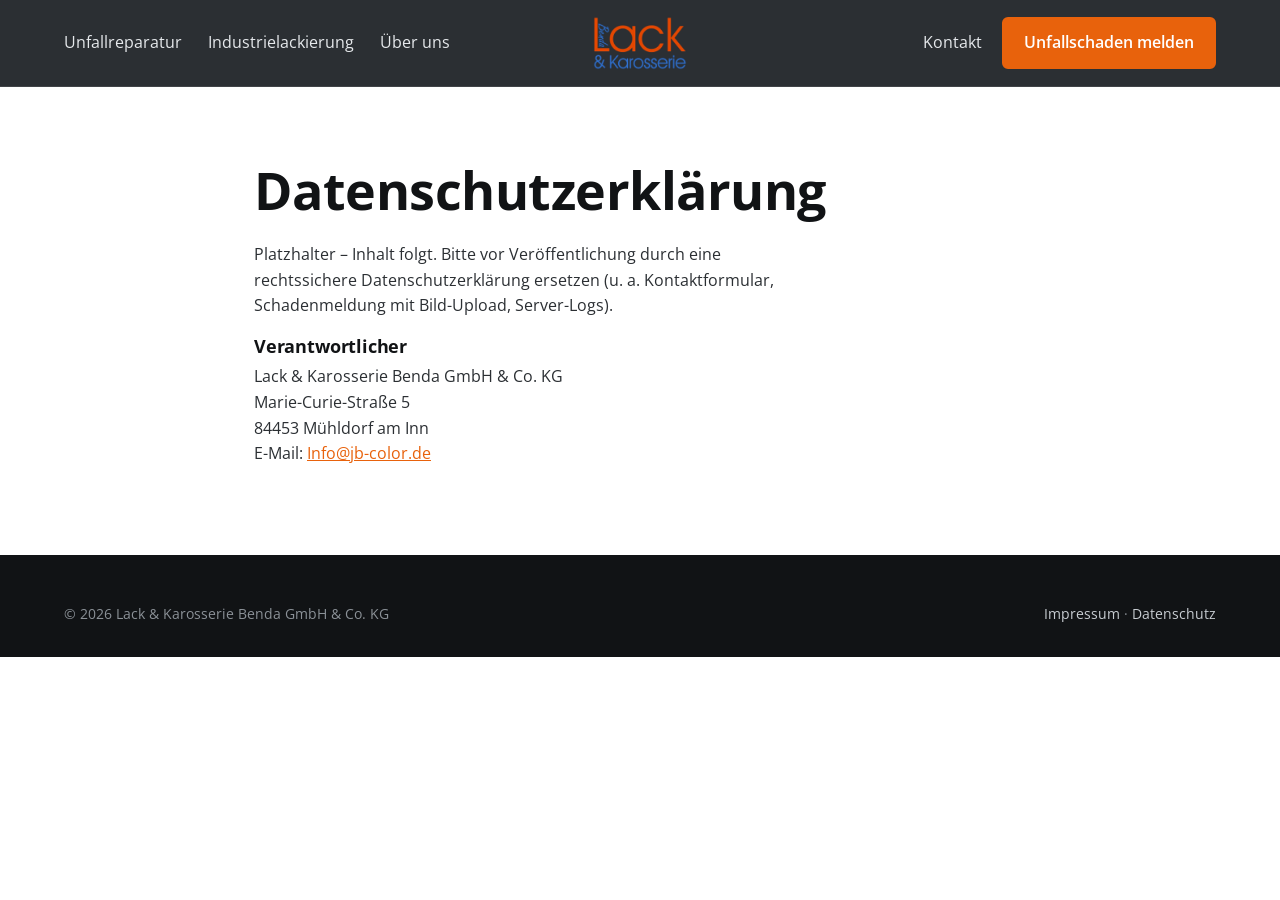
==== datenschutz.html @ e735f4ef "Mobile Optimierung, Burger-Menü, Galerie-Fotos, Sektionsreihenfolge - Echte Handy-Fotos in Ablauf- u" ====
<!DOCTYPE html>
<html lang="de">
<head>
  <meta charset="UTF-8">
  <meta name="viewport" content="width=device-width, initial-scale=1.0">
  <title>Datenschutzerklärung – Lack & Karosserie Benda GmbH & Co. KG</title>
  <meta name="robots" content="noindex">
  <link rel="preconnect" href="https://fonts.googleapis.com">
  <link rel="preconnect" href="https://fonts.gstatic.com" crossorigin>
  <link href="https://fonts.googleapis.com/css2?family=Open+Sans:wght@400;500;600;700;800&display=swap" rel="stylesheet">
  <link rel="stylesheet" href="styles.css?v=25">
</head>
<body>

  <header class="site-header dark">
    <div class="container header-3col">
      <button class="burger" type="button" aria-label="Menü öffnen" aria-expanded="false" aria-controls="mobilMenue">
        <span></span><span></span><span></span>
      </button>
      <nav class="nav-left">
        <a href="unfallreparatur.html">Unfallreparatur</a>
        <a href="industrielackierung.html">Industrielackierung</a>
        <a href="ueber-uns.html">Über uns</a>
      </nav>
      <a href="index.html" class="header-logo" aria-label="Zur Startseite">
        <img src="assets/img/logo-frei.png" alt="Benda Lack &amp; Karosserie">
      </a>
      <div class="nav-right">
        <a href="unfallreparatur.html#kontakt" class="nav-link">Kontakt</a>
        <a href="unfallreparatur.html#schaden-selektor" class="btn btn-primary">Unfallschaden melden</a>
      </div>
    </div>
    <nav class="mobil-menue" id="mobilMenue" aria-label="Hauptmenü">
        <a href="unfallreparatur.html">Unfallreparatur</a>
        <a href="industrielackierung.html">Industrielackierung</a>
        <a href="ueber-uns.html">Über uns</a>
        <a href="unfallreparatur.html#kontakt">Kontakt</a>
    </nav>
  </header>

  <main>
    <section>
      <div class="container" style="max-width:820px;">
        <h1>Datenschutzerklärung</h1>
        <p class="ph-hinweis">Platzhalter – Inhalt folgt. Bitte vor Veröffentlichung durch eine rechtssichere Datenschutzerklärung ersetzen (u. a. Kontaktformular, Schadenmeldung mit Bild-Upload, Server-Logs).</p>

        <h3>Verantwortlicher</h3>
        <p>
          Lack &amp; Karosserie Benda GmbH &amp; Co. KG<br>
          Marie-Curie-Straße 5<br>
          84453 Mühldorf am Inn<br>
          E-Mail: <a href="mailto:Info@jb-color.de">Info@jb-color.de</a>
        </p>
      </div>
    </section>
  </main>

  <footer class="site-footer">
    <div class="container">
      <div class="footer-unten" style="border:0; padding-top:0;">
        <span>© 2026 Lack &amp; Karosserie Benda GmbH &amp; Co. KG</span>
        <span><a href="impressum.html">Impressum</a> · <a href="datenschutz.html">Datenschutz</a></span>
      </div>
    </div>
  </footer>


  <script>
    (function () {
      var b = document.querySelector('.burger'),
          m = document.getElementById('mobilMenue');
      if (!b || !m) return;
      function setOpen(open) {
        b.setAttribute('aria-expanded', open ? 'true' : 'false');
        b.setAttribute('aria-label', open ? 'Menü schließen' : 'Menü öffnen');
        m.classList.toggle('offen', open);
        b.classList.toggle('offen', open);
        document.body.classList.toggle('menue-offen', open);
      }
      b.addEventListener('click', function () {
        setOpen(b.getAttribute('aria-expanded') !== 'true');
      });
      m.addEventListener('click', function (e) {
        if (e.target.tagName === 'A') setOpen(false);
      });
      document.addEventListener('keydown', function (e) {
        if (e.key === 'Escape') setOpen(false);
      });
      window.addEventListener('resize', function () {
        if (window.innerWidth > 780) setOpen(false);
      });
    })();
  </script>
</body>
</html>
---- styles.css ----
/* =========================================================
   Lack & Karosserie Benda – Grundgerüst (Struktur-Phase)
   Reines HTML + CSS. Design folgt später.
   Farben laut Leitfaden: Weiß, Anthrazit, Schwarz, Akzent Orange.
   ========================================================= */

:root {
  --weiss: #ffffff;
  --anthrazit: #2b2f33;
  --schwarz: #111315;
  --orange: #e8620c;
  --grau-hell: #f4f5f6;
  --grau-linie: #dcdee0;
  --grau-text: #565b60;
  --max-breite: 1200px;
  --abstand: 24px;
}

* { box-sizing: border-box; }

html { scroll-behavior: smooth; }

body {
  margin: 0;
  font-family: "Open Sans", Arial, Helvetica, sans-serif;
  color: var(--anthrazit);
  background: var(--weiss);
  line-height: 1.6;
  /* Text immer linksbündig (Leitfaden) */
  text-align: left;
  overflow-x: hidden;
}

/* ---------- Grundtypografie ---------- */
h1, h2, h3 {
  font-family: "Open Sans", Arial, Helvetica, sans-serif;
  color: var(--schwarz); line-height: 1.2; margin: 0 0 0.4em;
  letter-spacing: -.01em;
}
h1 { font-size: clamp(2rem, 5vw, 3.25rem); }
h2 { font-size: clamp(1.6rem, 3.5vw, 2.4rem); }
h3 { font-size: 1.15rem; }
p { margin: 0 0 1em; max-width: 60ch; }
a { color: var(--orange); }

.lead { font-size: 1.15rem; color: var(--grau-text); }

/* ---------- Layout-Helfer ---------- */
.container {
  width: 100%;
  max-width: var(--max-breite);
  margin: 0 auto;
  padding: 0 var(--abstand);
}

section { padding: 72px 0; }
/* Wunsch: durchgehend weißer Hintergrund */
section:nth-child(even) { background: var(--weiss); }

.trenner { border: 0; border-top: 1px solid var(--grau-linie); margin: 0; }

/* Zwei-Spalten (Text + Bild) */
.split {
  display: grid;
  grid-template-columns: 1fr 1fr;
  gap: 48px;
  align-items: center;
}
.split .text { min-width: 0; }
.split.bild-links .media { order: -1; }

/* ---------- Bild-Platzhalter ---------- */
.platzhalter {
  display: flex;
  flex-direction: column;
  align-items: center;
  justify-content: center;
  text-align: center;
  gap: 8px;
  background: repeating-linear-gradient(
    45deg, #eceef0, #eceef0 12px, #e4e7ea 12px, #e4e7ea 24px
  );
  border: 2px dashed #b9bdc2;
  border-radius: 8px;
  color: #6b7176;
  min-height: 280px;
  padding: 24px;
  font-size: 0.95rem;
}
.platzhalter::before {
  content: "🖼";
  font-size: 2rem;
  line-height: 1;
}
.platzhalter .ph-titel { font-weight: 600; color: #4b5156; }
.platzhalter .ph-hinweis { font-size: 0.8rem; color: #868c92; max-width: 32ch; }
.platzhalter.gross { min-height: 420px; }
.platzhalter.klein { min-height: 200px; }

/* ---------- Buttons ---------- */
.btn {
  display: inline-block;
  padding: 14px 26px;
  border-radius: 6px;
  font-weight: 600;
  text-decoration: none;
  cursor: pointer;
  border: 2px solid var(--anthrazit);
  font-size: 1rem;
}
.btn-primary { background: var(--orange); border-color: var(--orange); color: #fff; }
.btn-secondary { background: transparent; color: var(--anthrazit); }
.btn-gruppe { display: flex; flex-wrap: wrap; gap: 14px; margin-top: 8px; }

/* ---------- Header / Navigation ---------- */
.site-header {
  position: sticky;
  top: 0;
  z-index: 50;
  background: rgba(255,255,255,0.96);
  border-bottom: 1px solid var(--grau-linie);
  backdrop-filter: saturate(180%) blur(6px);
}
.site-header .container {
  display: flex;
  align-items: center;
  justify-content: space-between;
  min-height: 68px;
  gap: 16px;
}
.logo { font-weight: 700; color: var(--schwarz); text-decoration: none; font-size: 1.05rem; }
.logo span { color: var(--orange); }
.hauptnav { display: flex; gap: 22px; flex-wrap: wrap; }
.hauptnav a { color: var(--anthrazit); text-decoration: none; font-size: 0.95rem; }
.hauptnav a:hover { color: var(--orange); }
.nav-cta { white-space: nowrap; padding: 10px 18px; }

/* ---------- Hero ---------- */
.hero { padding: 88px 0; }
.hero .platzhalter { min-height: 380px; }

/* =========================================================
   SPLIT-HERO – Startseite-Einstieg (links Unfall, rechts Industrie)
   ========================================================= */
/* Splash-Seite: kein Scrollen, volle Höhe */
body.splash { overflow: hidden; height: 100vh; }

.split-hero {
  display: flex;
  width: 100%;
  height: 100vh;
  height: 100dvh;
  overflow: hidden;
  background: #ffffff;
  padding: 0;
}

/* Header der Splash-Seite: Navigation links/rechts + zentriertes Logo */
.splash-header {
  position: absolute; top: 0; left: 0; right: 0; z-index: 30;
  display: grid; grid-template-columns: 1fr auto 1fr; align-items: center;
  gap: 20px;
  padding: clamp(14px, 2.4vh, 22px) clamp(20px, 4vw, 48px);
  pointer-events: none;                         /* Panels bleiben klickbar */
}
.splash-header a, .sph-brand { pointer-events: auto; }
/* Solide, durchgehende schwarze Header-Leiste */
.splash-header::before {
  content: "";
  position: absolute; inset: 0;
  background: var(--anthrazit);
  border-bottom: 1px solid rgba(255,255,255,.10);
  z-index: -1; pointer-events: none;
}
.sph-nav { display: flex; gap: 26px; align-items: center; padding-top: 0; }
.sph-nav.sph-left { justify-self: start; }
.sph-nav.sph-right { justify-self: end; }
.sph-nav a { color: #e6e9ec; text-decoration: none; font-size: 1rem; font-weight: 500; white-space: nowrap; }
.sph-nav a:hover { color: var(--orange); }
.sph-brand { justify-self: center; display: flex; flex-direction: column; align-items: center; gap: 11px; }
.sph-brand .brand-logo { height: clamp(42px, 5.6vh, 58px); }
.sph-brand .brand-seals img { height: clamp(34px, 4.2vh, 44px); }

/* Inhalt der linken Hälfte unter den Header schieben */
.sh-panel.unfall .sh-content { padding-top: clamp(140px, 21vh, 188px); }

/* (alte Positionierung des Brand-Blocks – nicht mehr genutzt) */
.splash-brand {
  position: absolute; top: 20px; left: 50%; transform: translateX(-50%);
  z-index: 20; display: none;
}
.brand-logo {
  display: block;
  width: auto;
  height: clamp(56px, 7.2vh, 80px);            /* Logo größer als die Siegel */
  filter: drop-shadow(0 3px 12px rgba(0,0,0,.6));
}
.brand-seals {
  display: flex;
  align-items: center;
  justify-content: center;
  gap: 20px;
}
.brand-seals img {
  display: block;
  width: auto;
  height: clamp(46px, 5.6vh, 60px);            /* Siegel etwas kleiner als das Logo */
  filter: drop-shadow(0 3px 9px rgba(0,0,0,.5));
}

.sh-panel {
  position: relative;
  flex: 1 1 50%;
  display: flex;
  flex-direction: column;
  justify-content: flex-start;
  overflow: hidden;
  text-decoration: none;
  color: #fff;
  cursor: pointer;
  transition: flex-basis .6s cubic-bezier(.22,1,.36,1),
              flex-grow .6s cubic-bezier(.22,1,.36,1);
  isolation: isolate;
}
/* Inhalt hebt sich beim Hover leicht -> signalisiert Klickbarkeit */
.sh-content { transition: transform .5s cubic-bezier(.22,1,.36,1); }
.sh-panel:hover .sh-content { transform: translateY(-4px); }

/* Hintergrund-Farbverläufe je Panel */
/* Links: kühler Stahl-Ton */
.sh-panel.unfall {
  background:
    radial-gradient(120% 82% at 27% 0%, #ffffff 0%, #f4f6f8 54%, #e9edf1 100%);
}
/* Rechts: wärmerer Ton (unterstützt das Orange) */
.sh-panel.industrie {
  background:
    radial-gradient(120% 90% at 76% 8%, #35302b 0%, #201c19 46%, #12100e 100%);
}
/* warmer Orange-Schimmer im Industrie-Panel */
.sh-panel.industrie::after {
  content: "";
  position: absolute;
  inset: 0;
  background:
    radial-gradient(60% 45% at 82% 78%, rgba(232,98,12,.26), transparent 70%),
    linear-gradient(0deg, rgba(15,17,19,.92) 0%, rgba(15,17,19,.55) 34%, transparent 58%);
  z-index: 2;
  pointer-events: none;
}

/* Textblock */
.sh-content {
  position: relative;
  z-index: 3;
  padding: clamp(28px, 4.5vw, 64px);
  max-width: 560px;
}
.sh-eyebrow {
  display: inline-flex;
  align-items: center;
  gap: 10px;
  font-size: .8rem;
  font-weight: 700;
  letter-spacing: .14em;
  text-transform: uppercase;
  color: var(--orange);
  margin-bottom: 16px;
}
.sh-eyebrow::before {
  content: "";
  width: 26px;
  height: 2px;
  background: var(--orange);
}
.sh-content h2 {
  color: #fff;
  font-size: clamp(1.8rem, 3vw, 2.9rem);
  line-height: 1.08;
  letter-spacing: -.01em;
  margin: 0 0 14px;
}
.sh-content p {
  color: #c7ccd1;
  font-size: 1.05rem;
  max-width: 42ch;
  margin: 0 0 26px;
}

.sh-cta {
  display: inline-flex;
  align-items: center;
  gap: 12px;
  padding: 14px 26px;
  border-radius: 100px;
  font-weight: 600;
  font-size: 1rem;
  background: var(--orange);
  color: #fff;
  border: 2px solid var(--orange);
  transition: transform .3s ease, background .3s ease, gap .3s ease;
}
.sh-cta.ghost {
  background: transparent;
  border-color: rgba(255,255,255,.35);
  color: #fff;
}
.sh-cta svg { width: 18px; height: 18px; transition: transform .3s ease; }
.sh-panel:hover .sh-cta { gap: 18px; }
.sh-panel:hover .sh-cta svg { transform: translateX(4px); }
.sh-panel:hover .sh-cta.ghost { border-color: var(--orange); background: rgba(232,98,12,.14); }

/* Bild-Bühne */
.sh-media {
  position: absolute;
  left: 0; right: 0;
  z-index: 1;
  display: flex;
  align-items: flex-end;
  justify-content: center;
  gap: 2%;
  padding: 0 2%;
  pointer-events: none;
}
/* Autos: unten verankert (stehen auf dem Boden) */
.sh-panel.unfall .sh-media {
  bottom: 7%;
  height: 62%;
  display: grid;
  grid-template-columns: 1fr 1fr;
  gap: 3%;
  padding: 0 4%;
  align-items: end;
  /* weiche Boden-Schatten unter beiden Autos (Erdung) */
  background:
    radial-gradient(42% 9% at 27% 100%, rgba(0,0,0,.6), transparent 72%),
    radial-gradient(42% 9% at 73% 100%, rgba(0,0,0,.6), transparent 72%);
}
.sh-panel.unfall .sh-media img {
  width: 100%;
  min-width: 0;
  max-height: 100%;
  object-fit: contain;
  object-position: bottom center;
  filter: drop-shadow(0 16px 20px rgba(0,0,0,.45));
  transition: transform .6s cubic-bezier(.22,1,.36,1);
}
.sh-panel.unfall:hover .sh-media img { transform: translateY(-7px) scale(1.03); }

/* Vorher/Nachher-Chips */
.vn-chip {
  position: absolute;
  z-index: 4;
  bottom: 8%;
  font-size: .72rem;
  font-weight: 700;
  letter-spacing: .1em;
  text-transform: uppercase;
  padding: 5px 12px;
  border-radius: 100px;
  backdrop-filter: blur(4px);
}
.vn-chip.vorher { left: 8%; background: rgba(0,0,0,.55); color: #fff; border: 1px solid rgba(255,255,255,.25); }
.vn-chip.nachher { right: 8%; background: var(--orange); color: #fff; }

/* Industrie: Foto füllt das ganze Panel (voll bis unten) */
.sh-panel.industrie .sh-media {
  top: 0; bottom: 0; height: auto;
  align-items: stretch;
  padding: 0;
  overflow: hidden;
}
.sh-panel.industrie .sh-media img {
  width: 100%;
  height: 100%;
  object-fit: cover;
  object-position: center;
  filter: none;
  transform-origin: center;
  transition: transform .6s cubic-bezier(.22,1,.36,1);
}
.sh-panel.industrie:hover .sh-media img { transform: scale(1.04); }
/* Industrie: Text unten */
.sh-panel.industrie { justify-content: flex-end; }
.sh-panel.industrie .sh-content { align-self: flex-start; }

/* Linke Hälfte ist hell -> dunkle Schrift, kein Scrim */
.sh-panel.unfall .sh-content { background: none; border-radius: 0; }
.sh-panel.unfall .sh-content h2 { color: #14181c; }
.sh-panel.unfall .sh-content p  { color: #4b5158; }

/* Split-Interaktion: gehovertes Panel wächst */
@media (hover: hover) and (min-width: 901px) {
  .split-hero:hover .sh-panel { flex-grow: .85; }
  .split-hero:hover .sh-panel:hover { flex-grow: 1.3; }
  .sh-panel::before {
    content: "";
    position: absolute; inset: 0;
    background: rgba(10,11,12,.28);
    opacity: 0; z-index: 2;
    transition: opacity .5s ease;
    pointer-events: none;
  }
  .split-hero:hover .sh-panel:not(:hover)::before { opacity: 1; }
}

/* Mittelnaht mit Marken-Badge */
.sh-seam {
  position: absolute;
  top: 0; bottom: 0; left: 50%;
  width: 1px;
  transform: translateX(-50%);
  background: linear-gradient(180deg, transparent, rgba(255,255,255,.18) 20%, rgba(255,255,255,.18) 80%, transparent);
  z-index: 5;
  pointer-events: none;
  display: flex;
  align-items: center;
  justify-content: center;
}
.sh-badge {
  width: 56px; height: 56px;
  border-radius: 50%;
  background: var(--schwarz);
  border: 1px solid rgba(255,255,255,.25);
  color: #fff;
  display: flex; align-items: center; justify-content: center;
  font-weight: 800; font-size: 1.2rem;
  letter-spacing: -.02em;
}
.sh-badge span { color: var(--orange); }

@media (max-width: 900px) {
  .split-hero { flex-direction: column; height: 100vh; height: 100dvh; }
  .sh-panel { flex: 1 1 50%; min-height: 0; }
  .sh-seam { display: none; }
  .sh-panel.unfall .sh-media { height: 50%; bottom: 2%; }
  .sh-panel.industrie .sh-media { height: 50%; }
  .sh-content { padding: 20px; max-width: none; }
  .sh-content h2 { font-size: clamp(1.5rem, 6.4vw, 2.1rem); margin-bottom: 10px; }
  .sh-content p { font-size: .95rem; margin-bottom: 18px; }
  /* Header auf Mobil kompakter */
  .splash-header { padding: 11px 18px; }
  .sph-nav { gap: 16px; padding-top: 0; }
  .sph-nav a { font-size: .9rem; }
  .sph-brand .brand-logo { height: 40px; }
  .sph-brand .brand-seals img { height: 30px; }
  /* untere (Industrie-)Hälfte: kein Header darüber */
  .sh-panel.industrie .sh-media { top: 0; height: 50%; }
  /* obere Hälfte: Platz für den Header lassen */
  .sh-panel.unfall .sh-content { padding-top: 118px; }
}
@media (max-width: 560px) {
  .sh-content p { display: none; }          /* Gateway ohne Scrollen: kompakt halten */
  .sh-content h2 { font-size: clamp(1.4rem, 7vw, 1.9rem); }
  .sh-eyebrow { margin-bottom: 8px; font-size: .72rem; }
  .sh-cta { padding: 11px 20px; font-size: .92rem; }
  .sph-brand .brand-logo { height: 36px; }
  .sph-brand .brand-seals img { height: 27px; }
  .sph-nav { gap: 12px; }
  .sph-nav a { font-size: .82rem; }
  .sh-panel.unfall .sh-content { padding-top: 104px; }
}

/* ---------- Prozess: 4 Kacheln ---------- */
.kacheln {
  display: grid;
  grid-template-columns: repeat(4, 1fr);
  gap: 24px;
  margin-top: 32px;
}
.kachel {
  background: var(--weiss);
  border: 1px solid var(--grau-linie);
  border-radius: 8px;
  overflow: hidden;
}
.kachel .platzhalter { border: 0; border-radius: 0; min-height: 170px; }
.kachel .kachel-text { padding: 18px; }
.kachel .schritt {
  display: inline-block;
  font-size: 0.8rem;
  font-weight: 700;
  color: var(--orange);
  letter-spacing: 0.05em;
  margin-bottom: 6px;
}
.kachel h3 { margin-bottom: 4px; }
.kachel p { font-size: 0.95rem; margin: 0; }

/* ---------- Vorteile (Checkliste) ---------- */
.vorteile { list-style: none; padding: 0; margin: 0; display: grid; gap: 12px; }
.vorteile li { position: relative; padding-left: 32px; }
.vorteile li::before {
  content: "✓";
  position: absolute;
  left: 0;
  top: 0;
  color: var(--orange);
  font-weight: 700;
}

/* ---------- Vorher / Nachher ---------- */
.vergleich {
  display: grid;
  grid-template-columns: 1fr 1fr;
  gap: 24px;
  align-items: stretch;
}
.vergleich .seite { display: flex; flex-direction: column; gap: 10px; }
.vergleich .platzhalter { min-height: 360px; }
.vergleich .badge {
  align-self: flex-start;
  background: var(--anthrazit);
  color: #fff;
  font-size: 0.8rem;
  font-weight: 600;
  padding: 4px 12px;
  border-radius: 100px;
}
.vergleich .badge.nachher { background: var(--orange); }
.tags { display: flex; flex-wrap: wrap; gap: 8px; margin-top: 24px; }
.tags span {
  background: var(--grau-hell);
  border: 1px solid var(--grau-linie);
  border-radius: 100px;
  padding: 4px 14px;
  font-size: 0.85rem;
  color: var(--grau-text);
}

/* ---------- Galerie ---------- */
.galerie {
  display: grid;
  grid-template-columns: repeat(4, 1fr);
  gap: 16px;
  margin-top: 32px;
}
.galerie .platzhalter { min-height: 220px; }
.gal-foto {
  position: relative;
  margin: 0;
  min-height: 220px;
  border-radius: 8px;
  overflow: hidden;
  isolation: isolate;
}
.gal-foto img {
  width: 100%; height: 100%;
  min-height: 220px;
  object-fit: cover;
  display: block;
  transition: transform .5s cubic-bezier(.22,1,.36,1);
}
.gal-foto:hover img { transform: scale(1.05); }

/* ---------- Formular ---------- */
.formular-block { max-width: 820px; }
.formular { display: grid; gap: 18px; margin-top: 24px; }
.formular .reihe { display: grid; grid-template-columns: 1fr 1fr; gap: 18px; }
.feld { display: flex; flex-direction: column; gap: 6px; }
.feld label { font-size: 0.9rem; font-weight: 600; color: var(--anthrazit); }
.feld input,
.feld textarea {
  padding: 12px 14px;
  border: 1px solid var(--grau-linie);
  border-radius: 6px;
  font: inherit;
  color: var(--anthrazit);
  background: var(--weiss);
}
.feld textarea { resize: vertical; min-height: 120px; }
.feld input:focus,
.feld textarea:focus { outline: 2px solid var(--orange); border-color: var(--orange); }
.checkbox-reihe { display: flex; align-items: flex-start; gap: 10px; }
.checkbox-reihe input { margin-top: 4px; }
.checkbox-reihe label { font-weight: 400; font-size: 0.9rem; color: var(--grau-text); }

.upload-hinweis {
  border: 2px dashed var(--grau-linie);
  border-radius: 6px;
  padding: 16px;
  font-size: 0.9rem;
  color: var(--grau-text);
}

/* "Was passiert danach" */
.danach {
  margin-top: 40px;
  background: var(--weiss);
  border: 1px solid var(--grau-linie);
  border-radius: 8px;
  padding: 28px;
}
.danach ol { margin: 12px 0 0; padding-left: 20px; }
.danach li { margin-bottom: 6px; }

/* ---------- Kontakt ---------- */
.kontakt-grid { display: grid; grid-template-columns: 1fr 1fr; gap: 48px; }
.kontakt-daten dl { margin: 0; display: grid; gap: 18px; }
.kontakt-daten dt { font-weight: 700; color: var(--schwarz); }
.kontakt-daten dd { margin: 0; color: var(--grau-text); }
.kontakt-daten a { text-decoration: none; }
.oeffnungszeiten { list-style: none; margin: 0; padding: 0; }
.oeffnungszeiten li { display: flex; justify-content: space-between; max-width: 320px; padding: 2px 0; }

/* ---------- Leistungen (Unterseite) ---------- */
.leistungen { display: grid; gap: 40px; }
.leistung { display: grid; grid-template-columns: 1fr 1fr; gap: 40px; align-items: center; }
.leistung:nth-child(even) .media { order: -1; }
.leistung .platzhalter { min-height: 260px; }
.leistung.nur-text { grid-template-columns: 1fr; }

/* ---------- Footer ---------- */
.site-footer {
  background: var(--schwarz);
  color: #c7ccd1;
  padding: 48px 0 32px;
}
.site-footer a { color: #c7ccd1; text-decoration: none; }
.site-footer a:hover { color: #fff; }
.footer-grid {
  display: grid;
  grid-template-columns: 2fr 1fr 1fr;
  gap: 32px;
  margin-bottom: 32px;
}
.site-footer h4 { color: #fff; margin: 0 0 12px; font-size: 1rem; }
.footer-links { list-style: none; padding: 0; margin: 0; display: grid; gap: 8px; }
.footer-unten {
  border-top: 1px solid #2a2d30;
  padding-top: 20px;
  font-size: 0.85rem;
  color: #8b9197;
  display: flex;
  justify-content: space-between;
  flex-wrap: wrap;
  gap: 12px;
}

/* ---------- Responsive ---------- */
@media (max-width: 900px) {
  .split { grid-template-columns: 1fr; gap: 28px; }
  .split.bild-links .media { order: 0; }
  .kacheln { grid-template-columns: repeat(2, 1fr); }   /* Mobil untereinander/2er */
  .galerie { grid-template-columns: repeat(2, 1fr); }
  .kontakt-grid { grid-template-columns: 1fr; gap: 32px; }
  .leistung { grid-template-columns: 1fr; gap: 24px; }
  .leistung:nth-child(even) .media { order: 0; }
  .footer-grid { grid-template-columns: 1fr; }
}

@media (max-width: 600px) {
  section { padding: 48px 0; }
  .kacheln { grid-template-columns: 1fr; }               /* Mobil untereinander (Leitfaden) */
  .galerie { grid-template-columns: 1fr; }
  .vergleich { grid-template-columns: 1fr; }
  .formular .reihe { grid-template-columns: 1fr; }
  .hauptnav { display: none; }                            /* einfache Navi in Struktur-Phase */
  .nav-cta { display: none; }                             /* CTA steckt im Hero – Header schlank halten */
  .logo { font-size: .98rem; }
}

/* =========================================================
   HEADER mit zentriertem Logo (Unfallreparatur-Seite)
   ========================================================= */
.site-header .container.header-3col {
  display: grid;
  grid-template-columns: 1fr auto 1fr;
  align-items: center;
  gap: 24px;
  min-height: 86px;
}
.nav-left { justify-self: start; display: flex; gap: 26px; flex-wrap: wrap; }
.nav-left a { color: var(--anthrazit); text-decoration: none; font-size: .98rem; }
.nav-left a:hover { color: var(--orange); }
.header-logo { justify-self: center; line-height: 0; display: block; }
.header-logo img { height: 54px; width: auto; display: block; }
.nav-right { justify-self: end; display: flex; align-items: center; gap: 20px; }
.nav-right .nav-link { color: var(--anthrazit); text-decoration: none; font-size: .98rem; white-space: nowrap; }
.nav-right .nav-link:hover { color: var(--orange); }
.nav-right .btn { padding: 11px 20px; white-space: nowrap; }

/* =========================================================
   HERO – SCHADEN-SELEKTOR
   ========================================================= */
.hero-select { padding: 64px 0 72px; background: var(--weiss); }
.hs-head { text-align: center; max-width: 760px; margin: 0 auto 40px; }
.hs-head h1 {
  font-size: clamp(1.9rem, 4vw, 3rem);
  letter-spacing: -.01em;
  margin-bottom: 12px;
}
.hs-head .lead { color: var(--grau-text); margin: 0 auto; }

.car-select { max-width: 900px; margin: 0 auto; }

/* Reihe mit den 3 Auto-Teilen */
.car-row {
  display: grid;
  grid-template-columns: 1fr 1fr 1fr;
  gap: 2.6%;                 /* etwas Abstand zwischen den drei Teilen */
  align-items: end;
}
.car-seg {
  position: relative;
  padding: 0;
  border: 0;
  background: transparent;
  cursor: pointer;
  line-height: 0;
  transition: transform .3s cubic-bezier(.22,1,.36,1);
}
.car-seg img { width: 100%; height: auto; display: block; }
/* Orange Tönung, exakt auf die Auto-Silhouette maskiert */
.car-seg::after {
  content: "";
  position: absolute;
  inset: 0;
  background: var(--orange);
  -webkit-mask: var(--seg) center / 100% 100% no-repeat;
          mask: var(--seg) center / 100% 100% no-repeat;
  opacity: 0;
  transition: opacity .25s ease;
  pointer-events: none;
}
.car-seg:hover::after { opacity: .38; }
.car-seg.selected::after { opacity: .62; }
.car-seg:hover { transform: translateY(-4px); }
.car-seg.selected { transform: translateY(-4px); }

/* Labels + Front-/Heckansicht */
.car-labels {
  display: grid;
  grid-template-columns: 1fr 1fr 1fr;
  gap: 2.6%;
  margin-top: 14px;
}
.seg-label {
  display: flex;
  flex-direction: column;
  align-items: center;
  gap: 12px;
}
.seg-label .lbl {
  font-weight: 700;
  font-size: 1.02rem;
  color: var(--anthrazit);
  padding: 6px 18px;
  border: 2px solid var(--grau-linie);
  border-radius: 100px;
  transition: all .25s ease;
}
.seg-label.active .lbl {
  color: #fff;
  background: var(--orange);
  border-color: var(--orange);
}
.seg-label .thumb {
  width: 100%;
  max-width: 190px;
  display: flex;
  justify-content: center;
}
.seg-label .thumb img { width: 100%; height: auto; display: block; }

/* Auswahl-Bestätigung */
.hs-action {
  margin: 36px auto 0;
  text-align: center;
  display: flex;
  flex-direction: column;
  align-items: center;
  gap: 16px;
}
.hs-action[hidden] { display: none; }
.hs-chosen { margin: 0; font-size: 1.05rem; color: var(--anthrazit); }
.hs-chosen strong { color: var(--orange); }

@media (max-width: 780px) {
  .site-header .container.header-3col { grid-template-columns: auto 1fr; gap: 14px; min-height: 70px; }
  .nav-left { display: none; }
  .header-logo { justify-self: start; }
  .header-logo img { height: 44px; }
  .nav-right { justify-self: end; gap: 12px; }
  .nav-right .nav-link { display: none; }
}
@media (max-width: 560px) {
  .seg-label .lbl { font-size: .9rem; padding: 5px 12px; }
  .hs-head h1 { font-size: 1.6rem; }
}

/* =========================================================
   SCHADEN-ASSISTENT (Wizard)
   ========================================================= */
.wizard { max-width: 900px; margin: 0 auto; scroll-margin-top: 104px; }

/* Fortschritt */
.wz-progress { max-width: 520px; margin: 0 auto 34px; }
.wz-bar { height: 6px; background: #eceef0; border-radius: 100px; overflow: hidden; }
.wz-bar span { display: block; height: 100%; background: var(--orange); border-radius: 100px; transition: width .4s cubic-bezier(.22,1,.36,1); }
.wz-count { text-align: center; margin: 10px 0 0; font-size: .9rem; color: var(--grau-text); }
.wz-count b { color: var(--anthrazit); }

@keyframes wzfade { from { opacity: 0; transform: translateY(8px); } to { opacity: 1; transform: none; } }
.wz-step:not([hidden]) { animation: wzfade .35s ease; }

/* Schritt 2 – Unfallart-Karten */
.opt-grid {
  display: grid;
  grid-template-columns: repeat(3, 1fr);
  gap: 14px;
  max-width: 720px;
  margin: 0 auto;
}
.opt-card {
  display: flex; flex-direction: column; align-items: center; gap: 10px;
  padding: 24px 14px;
  border: 2px solid var(--grau-linie);
  border-radius: 14px;
  background: #fff;
  cursor: pointer;
  font-weight: 600; font-size: .98rem; color: var(--anthrazit);
  text-align: center;
  transition: border-color .2s ease, transform .2s ease, box-shadow .2s ease, background .2s ease;
}
.opt-card:hover { border-color: var(--orange); transform: translateY(-3px); box-shadow: 0 10px 24px rgba(0,0,0,.07); }
.opt-card.selected { border-color: var(--orange); background: #fff7f1; }
.opt-ico { font-size: 1.7rem; line-height: 1; }

/* Schritt 3 – Schaden-Chips */
.chip-grid {
  display: flex; flex-wrap: wrap; gap: 10px; justify-content: center;
  max-width: 720px; margin: 0 auto 18px;
}
.chip {
  padding: 10px 18px;
  border: 2px solid var(--grau-linie);
  border-radius: 100px;
  background: #fff;
  cursor: pointer;
  font-size: .95rem; font-weight: 500; color: var(--anthrazit);
  transition: all .18s ease;
}
.chip:hover { border-color: var(--orange); }
.chip.selected { background: var(--orange); border-color: var(--orange); color: #fff; }

.wz-textarea {
  display: block; width: 100%; max-width: 720px; margin: 0 auto;
  padding: 14px; border: 1px solid var(--grau-linie); border-radius: 10px;
  font: inherit; color: var(--anthrazit); resize: vertical;
}
.wz-textarea:focus { outline: 2px solid var(--orange); border-color: var(--orange); }

/* Fahrbereit-Frage (Segmented) */
.fahrbereit {
  max-width: 720px; margin: 22px auto 0;
  display: flex; align-items: center; justify-content: center; gap: 16px; flex-wrap: wrap;
}
.fb-q { font-weight: 600; color: var(--anthrazit); }
.seg-choice { display: inline-flex; border: 2px solid var(--grau-linie); border-radius: 100px; overflow: hidden; }
.seg-choice button { padding: 10px 20px; border: 0; background: #fff; cursor: pointer; font: inherit; color: var(--anthrazit); }
.seg-choice button + button { border-left: 1px solid var(--grau-linie); }
.seg-choice button:hover { background: #faf1ea; }
.seg-choice button.selected { background: var(--orange); color: #fff; }

/* Navigation */
.wz-nav { display: flex; justify-content: center; align-items: center; gap: 16px; margin-top: 32px; }
.wz-back { background: none; border: 0; color: var(--grau-text); cursor: pointer; font: inherit; font-weight: 600; padding: 12px 8px; }
.wz-back:hover { color: var(--anthrazit); }

/* Schritt 4 – Zusammenfassung + Form */
.wz-summary { display: flex; flex-wrap: wrap; gap: 10px; justify-content: center; max-width: 720px; margin: 0 auto 26px; }
.sum-chip { background: #f4f5f6; border: 1px solid var(--grau-linie); border-radius: 100px; padding: 7px 15px; font-size: .9rem; color: var(--grau-text); }
.sum-chip b { color: var(--anthrazit); }
.wz-form { max-width: 640px; margin: 0 auto; }
.wz-form .wz-nav { margin-top: 8px; }

/* Danke-Screen */
.wz-done { text-align: center; max-width: 620px; margin: 0 auto; padding: 24px 0; }
.wz-check {
  width: 74px; height: 74px; border-radius: 50%;
  background: var(--orange); color: #fff; font-size: 2.1rem;
  display: flex; align-items: center; justify-content: center; margin: 0 auto 22px;
}

@media (max-width: 680px) {
  .opt-grid { grid-template-columns: repeat(2, 1fr); }
  .fahrbereit { flex-direction: column; gap: 12px; }
}
@media (max-width: 420px) {
  .opt-grid { grid-template-columns: 1fr; }
}

/* =========================================================
   WIZARD – POLITUR (Schritte 2–4, edleres Design)
   ========================================================= */

/* Schritt 2 – Unfallart-Karten mit Line-Icons */
.opt-grid {
  display: flex; flex-wrap: wrap; justify-content: center;
  gap: 14px; max-width: 860px; margin: 0 auto;
}
.opt-card {
  flex: 0 1 190px;
  display: flex; flex-direction: column; align-items: center; gap: 14px;
  padding: 26px 16px 20px;
  border: 1.5px solid #e6e8ea; border-radius: 18px; background: #fff;
  cursor: pointer; color: var(--anthrazit);
  transition: border-color .2s ease, transform .2s ease, box-shadow .2s ease;
}
.opt-card:hover { border-color: #f0c3a3; transform: translateY(-4px); box-shadow: 0 14px 30px rgba(17,19,21,.08); }
.opt-card.selected { border-color: var(--orange); background: #fff8f3; box-shadow: 0 10px 26px rgba(232,98,12,.14); }
.opt-badge {
  width: 60px; height: 60px; border-radius: 16px;
  background: #f4f5f6; color: #3a4046;
  display: flex; align-items: center; justify-content: center;
  transition: background .2s ease, color .2s ease;
}
.opt-badge svg { width: 28px; height: 28px; }
.opt-card:hover .opt-badge,
.opt-card.selected .opt-badge { background: #fff1e8; color: var(--orange); }
.opt-lbl { font-weight: 600; font-size: .97rem; text-align: center; line-height: 1.25; }

/* Karten-Container für Schritt 3 & 4 */
.wz-card {
  max-width: 640px; margin: 0 auto; text-align: left;
  background: #fff; border: 1.5px solid #e9ebed; border-radius: 20px;
  padding: 30px; box-shadow: 0 14px 44px rgba(17,19,21,.06);
}
.wz-field { margin-bottom: 24px; }
.wz-field:last-child { margin-bottom: 0; }
.wz-flabel { display: block; font-weight: 700; font-size: .9rem; color: var(--anthrazit); margin-bottom: 12px; }
.wz-flabel em { font-weight: 500; color: var(--grau-text); font-style: normal; }

/* Schaden-Chips */
.chip-grid { justify-content: flex-start; margin: 0; max-width: none; }
.chip {
  border: 1.5px solid #e6e8ea; padding: 9px 16px; font-weight: 500;
  display: inline-flex; align-items: center; gap: 6px;
}
.chip.selected::before { content: "✓"; font-weight: 800; font-size: .82em; }
.chip.selected { background: var(--orange); border-color: var(--orange); color: #fff; }

.wz-textarea { max-width: none; border: 1.5px solid #e6e8ea; border-radius: 12px; padding: 14px 16px; }

/* Segmented (fahrbereit) */
.seg-choice { border: 1.5px solid #e6e8ea; border-radius: 12px; }
.seg-choice button { padding: 11px 24px; font-weight: 600; }
.seg-choice button + button { border-left: 1.5px solid #e6e8ea; }

/* Formularfelder im Wizard */
.wz-form .feld label { font-weight: 700; font-size: .9rem; }
.wz-form .feld input {
  border: 1.5px solid #e6e8ea; border-radius: 12px; padding: 13px 15px;
}
.wz-form .checkbox-reihe { margin-top: 4px; }

/* Zusammenfassung „Ihre Angaben“ */
.wz-recap {
  background: #f7f8f9; border: 1px solid #eceef0; border-radius: 14px;
  padding: 16px 18px; margin-bottom: 26px;
}
.wz-recap .wz-flabel { margin-bottom: 10px; }
.wz-summary { display: flex; flex-wrap: wrap; gap: 8px; margin: 0; max-width: none; justify-content: flex-start; }
.sum-chip { background: #fff; border: 1px solid #e2e4e6; }

/* Upload-Dropzone */
.dz-input { position: absolute; width: 1px; height: 1px; opacity: 0; overflow: hidden; }
.dropzone {
  display: flex; flex-direction: column; align-items: center; gap: 6px; text-align: center;
  padding: 28px 20px; border: 2px dashed #d5d9dd; border-radius: 14px;
  cursor: pointer; color: var(--grau-text);
  transition: border-color .2s ease, background .2s ease;
}
.dropzone:hover { border-color: var(--orange); background: #fff9f5; }
.dropzone svg { width: 30px; height: 30px; color: var(--orange); margin-bottom: 2px; }
.dropzone .dz-main { color: var(--anthrazit); font-size: .98rem; }
.dropzone small { font-size: .82rem; }
.dropzone.has-files { border-color: var(--orange); background: #fff7f1; }

/* Vertrauens-Zeile */
.wz-trust { display: flex; align-items: center; gap: 8px; font-size: .9rem; color: var(--grau-text); margin: 6px 0 0; }
.wz-trust svg { width: 18px; height: 18px; color: var(--orange); flex: none; }

@media (max-width: 560px) {
  .wz-card { padding: 22px 18px; }
  .opt-card { flex-basis: 150px; }
}

/* =========================================================
   SO LÄUFT DIE REPARATUR AB – 4 hohe Bild-Panels
   ========================================================= */
.ablauf { padding-bottom: 0; }
.ablauf .lead { max-width: none; }   /* Intro-Satz auf einer Zeile */

.ablauf-panels {
  display: grid;
  grid-template-columns: repeat(4, 1fr);
  gap: 6px;                     /* dünne Trennung -> 4 klare Rechtecke */
  margin-top: 40px;
  width: 100%;
}
.ablauf-panel {
  position: relative;
  min-height: 640px;
  display: flex;
  align-items: flex-end;
  overflow: hidden;
  isolation: isolate;
}
.ap-bg {
  position: absolute; inset: 0;
  width: 100%; height: 100%;
  object-fit: cover;
  z-index: 0;
  transition: transform .6s cubic-bezier(.22,1,.36,1);
}
.ablauf-panel:hover .ap-bg { transform: scale(1.05); }
/* Lesbarkeits-Scrim (unten dunkel, oben klar) */
.ablauf-panel::before {
  content: "";
  position: absolute; inset: 0; z-index: 1;
  background: linear-gradient(0deg,
    rgba(9,11,13,.92) 0%, rgba(9,11,13,.55) 30%,
    rgba(9,11,13,.12) 56%, transparent 100%);
}
.ap-inner {
  position: relative; z-index: 2;
  padding: 30px 26px 34px;
  color: #fff; text-align: left;
}
.ap-step {
  display: inline-block;
  font-size: .78rem; font-weight: 700; letter-spacing: .1em; text-transform: uppercase;
  color: #fff; background: var(--orange);
  padding: 5px 13px; border-radius: 100px; margin-bottom: 14px;
}
.ap-inner h3 { color: #fff; font-size: 1.4rem; line-height: 1.15; margin: 0 0 8px; }
.ap-inner p { color: #e2e6e9; font-size: .98rem; margin: 0; max-width: 30ch; }

@media (max-width: 900px) {
  .ablauf-panels { grid-template-columns: 1fr 1fr; }
  .ablauf-panel { min-height: 420px; }
}
@media (max-width: 560px) {
  .ablauf-panels { grid-template-columns: 1fr; }   /* Mobil untereinander (Leitfaden) */
  .ablauf-panel { min-height: 340px; }
}

/* =========================================================
   UNSERE LEISTUNGEN – Liste links, Detail rechts
   ========================================================= */
.eyebrow {
  display: flex; align-items: center; gap: 12px; width: 100%;
  font-size: .8rem; font-weight: 700; letter-spacing: .14em; text-transform: uppercase;
  color: var(--orange); margin-bottom: 14px;
}
.eyebrow::before { content: ""; flex: none; width: 28px; height: 2px; background: var(--orange); border-radius: 2px; }
/* feine, auslaufende Linie durch den Section-Kopf */
.eyebrow::after { content: ""; flex: 1; height: 1px; background: linear-gradient(90deg, var(--grau-linie) 0%, rgba(220,222,224,0) 96%); }
.sec-head-left { max-width: none; }
.sec-head-left h2 { margin-bottom: 10px; max-width: 26ch; }
.sec-head-left .lead { max-width: 64ch; }

/* Reusable: dezente Eck-Linien um ein Element */
.framed { position: relative; }
.framed .corner { position: absolute; width: 22px; height: 22px; border: 2px solid var(--anthrazit); pointer-events: none; z-index: 2; }
.framed .corner.tl { top: -11px; left: -11px; border-right: 0; border-bottom: 0; }
.framed .corner.tr { top: -11px; right: -11px; border-left: 0; border-bottom: 0; }
.framed .corner.bl { bottom: -11px; left: -11px; border-right: 0; border-top: 0; }
.framed .corner.br { bottom: -11px; right: -11px; border-left: 0; border-top: 0; }

.lst-layout {
  display: grid;
  grid-template-columns: 360px 1fr;
  gap: 48px;
  margin-top: 44px;
  align-items: start;
}

/* Liste */
.lst-list { display: flex; flex-direction: column; gap: 4px; }
.lst-item {
  display: flex; align-items: center; gap: 14px; width: 100%;
  padding: 14px 16px; border: 0; background: transparent; border-radius: 12px;
  cursor: pointer; font: inherit; font-weight: 600; font-size: 1rem;
  color: var(--anthrazit); text-align: left;
  transition: background .18s ease;
}
.lst-ico {
  width: 42px; height: 42px; border-radius: 11px; flex: none;
  background: #f4f5f6; color: #3a4046;
  display: flex; align-items: center; justify-content: center;
  transition: background .2s ease, color .2s ease;
}
.lst-ico svg { width: 21px; height: 21px; }
.lst-name { flex: 1; line-height: 1.25; }
.lst-arrow { width: 18px; height: 18px; flex: none; color: var(--orange); opacity: 0; transform: translateX(-4px); transition: opacity .2s ease, transform .2s ease; }
.lst-item:hover { background: #f7f8f9; }
.lst-item.active { background: #fff7f1; box-shadow: inset 3px 0 0 var(--orange); }
.lst-item.active .lst-ico { background: var(--orange); color: #fff; }
.lst-item.active .lst-arrow { opacity: 1; transform: none; }

/* Detail – Bild & Text-Kasten gleich hoch, direkt aneinander (abwechselnd) */
.lst-detail { position: relative; }
.lst-panel { display: none; }
.lst-panel.active {
  display: block;
  min-height: 380px;
  border-radius: 18px; overflow: hidden;
  box-shadow: 0 24px 60px rgba(17,19,21,.16);
  animation: lstFade .4s ease;
}
@keyframes lstFade { from { opacity: 0; transform: translateY(10px); } to { opacity: 1; transform: none; } }

/* Text-Kasten in Anthrazit, füllt das Panel */
.lst-card {
  background:
    radial-gradient(120% 130% at 88% 12%, rgba(232,98,12,.16) 0%, transparent 58%),
    linear-gradient(135deg, #343a40 0%, var(--anthrazit) 46%, #1d2125 100%);
  min-height: 380px;
  display: flex; flex-direction: column; justify-content: center;
  padding: 56px 60px;
}
.lst-card::before {
  content: ""; display: block; width: 42px; height: 3px;
  background: var(--orange); border-radius: 2px; margin-bottom: 20px;
}
.lst-card h3 { color: #fff; font-size: 1.75rem; margin: 0 0 16px; }
.lst-card p { color: #c7ccd1; font-size: 1.1rem; line-height: 1.75; margin: 0; max-width: 60ch; }

@media (max-width: 860px) {
  .lst-layout { grid-template-columns: 1fr; gap: 26px; margin-top: 32px; }
  .lst-detail { order: 2; }
  .lst-list { order: 1; }
  .lst-panel.active { min-height: 0; }
  .lst-card { padding: 32px 26px; min-height: 0; }
  .lst-card h3 { font-size: 1.35rem; }
  .lst-card p { font-size: 1rem; }
}

/* =========================================================
   VIDEO-SECTION – deckt die ganze Section
   ========================================================= */
.video-section { padding: 72px 0; background: var(--weiss); }
.video-frame { position: relative; max-width: 1000px; margin: 0 auto; line-height: 0; }
.video-full {
  display: block;
  width: 100%;
  aspect-ratio: 16 / 9;
  height: auto;
  object-fit: contain;     /* ganzes Video, kein Zuschnitt */
  background: #000;
  border-radius: 4px;
}
/* kleine schwarze Eck-Linien mit Abstand um das Video */
.vf-corner {
  position: absolute;
  width: 26px; height: 26px;
  border: 2px solid var(--schwarz);
  pointer-events: none;
}
.vf-corner.tl { top: -14px; left: -14px; border-right: 0; border-bottom: 0; }
.vf-corner.tr { top: -14px; right: -14px; border-left: 0; border-bottom: 0; }
.vf-corner.bl { bottom: -14px; left: -14px; border-right: 0; border-top: 0; }
.vf-corner.br { bottom: -14px; right: -14px; border-left: 0; border-top: 0; }
@media (max-width: 560px) {
  .video-section { padding: 44px 0; }
  .vf-corner { width: 18px; height: 18px; }
  .vf-corner.tl, .vf-corner.tr { top: -10px; }
  .vf-corner.bl, .vf-corner.br { bottom: -10px; }
  .vf-corner.tl, .vf-corner.bl { left: -10px; }
  .vf-corner.tr, .vf-corner.br { right: -10px; }
}

/* =========================================================
   ÜBER UNS
   ========================================================= */
.ueber-hero { padding: 60px 0 18px; }
.ueber-hero h1 { margin: 6px 0 14px; }
.ueber-hero .lead { max-width: 72ch; }

.ueber-teamfoto { padding: 24px 0 8px; }
.ueber-teamfoto .platzhalter.gross { min-height: 460px; }

.ueber-intro { font-size: 1.12rem; line-height: 1.75; color: var(--anthrazit); max-width: 80ch; margin: 0; }

/* Meilenstein-Timeline */
.timeline { margin-top: 40px; max-width: 820px; }
.tl-item {
  display: grid; grid-template-columns: 110px 1fr; gap: 28px;
  padding: 26px 0; border-top: 1px solid var(--grau-linie);
}
.tl-item:last-child { border-bottom: 1px solid var(--grau-linie); }
.tl-year { font-size: 1.7rem; font-weight: 800; color: var(--orange); line-height: 1; letter-spacing: -.02em; }
.tl-text h3 { margin: 0 0 6px; font-size: 1.15rem; }
.tl-text p { margin: 0; color: var(--grau-text); max-width: 62ch; }

/* Team-Grid */
.team-grid { display: grid; grid-template-columns: repeat(4, 1fr); gap: 26px 24px; margin-top: 44px; }
.team-card {
  background: #fff; border: 1px solid #e8eaec; border-radius: 16px; overflow: hidden;
  box-shadow: 0 10px 28px rgba(17,19,21,.05);
  transition: transform .28s cubic-bezier(.22,1,.36,1), box-shadow .28s ease;
}
.team-card:hover { transform: translateY(-6px); box-shadow: 0 24px 48px rgba(17,19,21,.14); }
.team-card .team-photo { min-height: 0; aspect-ratio: 4 / 5; border: 0; border-radius: 0; }
.team-info { padding: 18px 20px 22px; border-top: 3px solid var(--orange); }
.team-name { font-weight: 700; color: var(--schwarz); font-size: 1.06rem; }
.team-role { color: var(--grau-text); font-size: .92rem; margin-top: 3px; }

/* Breite Recruiting-Karte */
.team-join {
  grid-column: 1 / -1;
  display: flex; align-items: center; gap: 30px;
  background: var(--anthrazit); color: #fff;
  border-radius: 18px; padding: 34px 38px;
  box-shadow: 0 20px 48px rgba(17,19,21,.18);
  margin-top: 6px; position: relative; overflow: hidden;
}
.team-join::after {
  content: ""; position: absolute; inset: 0;
  background: radial-gradient(60% 120% at 88% 50%, rgba(232,98,12,.22), transparent 70%);
  pointer-events: none;
}
.tj-icon {
  width: 66px; height: 66px; border-radius: 50%; flex: none; position: relative; z-index: 1;
  border: 2px dashed rgba(255,255,255,.38); color: var(--orange);
  display: flex; align-items: center; justify-content: center;
}
.tj-icon svg { width: 28px; height: 28px; }
.tj-text { flex: 1; position: relative; z-index: 1; }
.tj-text h3 { color: #fff; font-size: 1.45rem; margin: 0 0 6px; }
.tj-text p { color: #cdd2d7; margin: 0; max-width: 62ch; }
.team-join .btn { flex: none; position: relative; z-index: 1; white-space: nowrap; }

/* Dunkler Header (wie Startseite) */
.site-header.dark { background: var(--anthrazit); border-bottom: 1px solid rgba(255,255,255,.10); }
.site-header.dark .nav-left a,
.site-header.dark .nav-right .nav-link { color: #e6e9ec; }
.site-header.dark .nav-left a:hover,
.site-header.dark .nav-right .nav-link:hover { color: var(--orange); }

/* Abschluss */
.ueber-cta { max-width: 820px; }
.ueber-cta p { font-size: 1.12rem; line-height: 1.75; color: var(--anthrazit); margin: 0 0 22px; max-width: 80ch; }

@media (max-width: 900px) {
  .team-grid { grid-template-columns: repeat(2, 1fr); }
}
@media (max-width: 680px) {
  .team-join { flex-direction: column; align-items: flex-start; gap: 20px; padding: 28px 24px; }
}
@media (max-width: 560px) {
  .tl-item { grid-template-columns: 64px 1fr; gap: 16px; }
  .tl-year { font-size: 1.3rem; }
  .team-grid { grid-template-columns: 1fr 1fr; gap: 16px; }
  .tj-text h3 { font-size: 1.25rem; }
}

/* =========================================================
   DESIGN-DEKO (Eck-Striche, Ringe) – wiederverwendbar
   ========================================================= */
/* Eck-Striche: oben-rechts + unten-links am Inhalt */
.container.deco { position: relative; }
.container.deco::before,
.container.deco::after {
  content: ""; position: absolute; width: 40px; height: 40px; pointer-events: none; z-index: 1;
}
.container.deco::before { top: -20px; right: 6px; border-top: 2px solid #cbd0d5; border-right: 2px solid #cbd0d5; }
.container.deco::after  { bottom: -44px; left: 6px; border-bottom: 2px solid #cbd0d5; border-left: 2px solid #cbd0d5; }

/* Feine Ringe (Kreise) als Hintergrund-Akzent */
.deco-ring { position: absolute; border-radius: 50%; pointer-events: none; z-index: 0; }

/* =========================================================
   KARRIERE
   ========================================================= */
.kar-hero {
  position: relative; overflow: hidden;
  min-height: 600px; display: flex; align-items: center; padding: 60px 0;
  background: #1a1d20 url("assets/img/karriere-team.jpg") center/cover no-repeat;
}
.kar-hero::before {
  content: ""; position: absolute; inset: 0;
  background: linear-gradient(90deg, rgba(10,12,14,.78) 0%, rgba(10,12,14,.5) 42%, rgba(10,12,14,.18) 70%, transparent 100%);
}
.kar-hero .container { position: relative; z-index: 1; }

/* Text-Kasten links-mittig auf dem Bild */
.kar-card {
  max-width: 520px;
  background: rgba(29,32,35,.92);
  color: #fff;
  border-radius: 18px;
  padding: 42px 40px;
  box-shadow: 0 30px 70px rgba(0,0,0,.45);
  -webkit-backdrop-filter: blur(2px); backdrop-filter: blur(2px);
}
.kar-card .eyebrow { color: var(--orange); }
.kar-card .eyebrow::after { background: linear-gradient(90deg, rgba(255,255,255,.30), rgba(255,255,255,0)); }
.kar-card h1 { color: #fff; margin: 6px 0 14px; }
.kar-card .lead { color: #d7dbdf; max-width: none; }
.kar-card .btn-secondary { color: #fff; border-color: rgba(255,255,255,.5); background: transparent; }
.kar-card .btn-secondary:hover { border-color: #fff; }

@media (max-width: 560px) {
  .kar-hero { min-height: 520px; }
  .kar-card { padding: 30px 24px; }
}

/* Warum-wir Karten */
.perk-grid { display: grid; grid-template-columns: repeat(3, 1fr); gap: 22px; margin-top: 44px; }
.perk {
  background: #fff; border: 1px solid #e8eaec; border-radius: 16px; padding: 28px 26px;
  box-shadow: 0 10px 28px rgba(17,19,21,.05);
  transition: transform .25s cubic-bezier(.22,1,.36,1), box-shadow .25s ease;
}
.perk:hover { transform: translateY(-6px); box-shadow: 0 22px 44px rgba(17,19,21,.11); }
.perk-ico { width: 54px; height: 54px; border-radius: 14px; background: #fff1e8; color: var(--orange); display: flex; align-items: center; justify-content: center; margin-bottom: 16px; }
.perk-ico svg { width: 26px; height: 26px; }
.perk h3 { margin: 0 0 8px; font-size: 1.12rem; }
.perk p { margin: 0; color: var(--grau-text); font-size: .98rem; }

/* Stellen-Karte */
.job-card {
  display: flex; align-items: center; gap: 32px;
  background: #fff; border: 1px solid #e8eaec; border-left: 4px solid var(--orange);
  border-radius: 18px; padding: 32px 34px; margin-top: 44px;
  box-shadow: 0 16px 44px rgba(17,19,21,.07);
}
.job-main { flex: 1; min-width: 0; }
.job-main h3 { font-size: 1.4rem; margin: 0 0 12px; }
.job-tags { display: flex; flex-wrap: wrap; gap: 8px; margin-bottom: 16px; }
.job-tag { background: #f4f5f6; border: 1px solid var(--grau-linie); border-radius: 100px; padding: 5px 13px; font-size: .85rem; color: var(--grau-text); }
.job-main p { margin: 0 0 8px; color: var(--anthrazit); max-width: 68ch; }
.job-note { color: var(--grau-text); font-size: .92rem; font-style: italic; }
.job-action { flex: none; }
.job-initiativ { margin-top: 20px; color: var(--grau-text); }

/* Bewerbungs-Formular */
.kar-form {
  max-width: 760px; margin-top: 44px; display: grid; gap: 18px;
  background: #fff; border: 1px solid #e8eaec; border-radius: 18px; padding: 34px;
  box-shadow: 0 16px 48px rgba(17,19,21,.06);
}
.kar-form .reihe { display: grid; grid-template-columns: 1fr 1fr; gap: 18px; }
.kar-form .feld { display: flex; flex-direction: column; gap: 6px; }
.kar-form label { font-weight: 700; font-size: .9rem; color: var(--anthrazit); }
.kar-form input, .kar-form select, .kar-form textarea {
  padding: 12px 14px; border: 1.5px solid #e6e8ea; border-radius: 10px;
  font: inherit; color: var(--anthrazit); background: #fff;
}
.kar-form select {
  appearance: none; -webkit-appearance: none; padding-right: 40px;
  background-image: url("data:image/svg+xml,%3Csvg xmlns='http://www.w3.org/2000/svg' width='16' height='16' viewBox='0 0 24 24' fill='none' stroke='%23565b60' stroke-width='2' stroke-linecap='round' stroke-linejoin='round'%3E%3Cpath d='m6 9 6 6 6-6'/%3E%3C/svg%3E");
  background-repeat: no-repeat; background-position: right 14px center;
}
.kar-form textarea { resize: vertical; }
.kar-form input:focus, .kar-form select:focus, .kar-form textarea:focus { outline: 2px solid var(--orange); border-color: var(--orange); }

@media (max-width: 900px) {
  .perk-grid { grid-template-columns: repeat(2, 1fr); }
  .job-card { flex-direction: column; align-items: flex-start; gap: 22px; }
}
@media (max-width: 560px) {
  .perk-grid { grid-template-columns: 1fr; }
  .kar-form .reihe { grid-template-columns: 1fr; }
  .kar-form { padding: 24px 20px; }
  .container.deco::before, .container.deco::after { width: 28px; height: 28px; }
}

/* =========================================================
   WARUM BENDA – hell, ohne Kästen (Karriere)
   ========================================================= */
.warum-head { max-width: 660px; margin-bottom: 46px; }
.warum-head h2 { color: var(--schwarz); }
.warum-head .lead { color: var(--grau-text); max-width: 60ch; }

.warum-grid { display: grid; grid-template-columns: repeat(3, 1fr); gap: 44px 40px; }
.wcard { background: none; border: 0; box-shadow: none; padding: 0; }
.wcard-ico { color: var(--orange); display: block; margin-bottom: 14px; }
.wcard-ico svg { width: 32px; height: 32px; }
.wcard h3 { color: var(--schwarz); font-size: 1.18rem; margin: 0 0 8px; }
.wcard p { color: var(--anthrazit); font-size: .99rem; margin: 0; max-width: 40ch; }

.warum-stats { display: grid; grid-template-columns: repeat(4, 1fr); gap: 18px; margin-top: 52px; padding-top: 36px; border-top: 1px solid var(--grau-linie); }
.stat-num { display: block; font-size: 2.4rem; font-weight: 800; color: var(--schwarz); letter-spacing: -.02em; line-height: 1; }
.stat-num::after { content: ""; display: block; width: 26px; height: 3px; background: var(--orange); border-radius: 2px; margin-top: 12px; }
.stat-label { display: block; margin-top: 10px; color: var(--grau-text); font-size: .8rem; text-transform: uppercase; letter-spacing: .09em; }

@media (max-width: 900px) {
  .warum-grid { grid-template-columns: repeat(2, 1fr); gap: 36px 32px; }
  .warum-stats { grid-template-columns: repeat(2, 1fr); gap: 30px 18px; }
}
@media (max-width: 560px) {
  .warum-grid { grid-template-columns: 1fr; }
}

/* =========================================================
   INDUSTRIELACKIERUNG
   ========================================================= */
.ind-hero {
  position: relative; overflow: hidden;
  min-height: 560px; display: flex; align-items: center; padding: 60px 0;
  background: #1a1d20 url("assets/img/industrie-splash.jpg") center/cover no-repeat;
}
.ind-hero::before {
  content: ""; position: absolute; inset: 0;
  background: linear-gradient(90deg, rgba(10,12,14,.80) 0%, rgba(10,12,14,.5) 42%, rgba(10,12,14,.18) 70%, transparent 100%);
}
.ind-hero .container { position: relative; z-index: 1; }

/* Intro + Fakten */
.ind-intro { font-size: 1.12rem; line-height: 1.75; color: var(--anthrazit); max-width: 84ch; margin: 0; }
.ind-facts { display: flex; flex-wrap: wrap; gap: 52px; margin-top: 38px; }
.fact-num { display: block; font-size: 2rem; font-weight: 800; color: var(--schwarz); letter-spacing: -.02em; line-height: 1; }
.fact-num::after { content: ""; display: block; width: 24px; height: 3px; background: var(--orange); border-radius: 2px; margin-top: 10px; }
.fact-label { display: block; margin-top: 10px; color: var(--grau-text); font-size: .9rem; }

/* Leistungs-Banner: Bild dahinter, Text drauf (abwechselnd) */
.ind-list { display: grid; gap: 20px; margin-top: 44px; }
.ind-leistung {
  position: relative; min-height: 280px; border-radius: 18px; overflow: hidden;
  display: flex; align-items: center;
  box-shadow: 0 16px 44px rgba(17,19,21,.12);
  background:
    radial-gradient(120% 150% at 92% 10%, rgba(232,98,12,.20) 0%, transparent 60%),
    linear-gradient(115deg, #363c42 0%, var(--anthrazit) 44%, #1b1f22 100%);
}
/* feiner Lichtstrich am oberen Rand */
.ind-leistung::after {
  content: ""; position: absolute; top: 0; left: 0; right: 0; height: 1px; z-index: 2;
  background: linear-gradient(90deg, transparent, rgba(255,255,255,.16), transparent);
}
/* Farb-Akzent je Banner leicht variieren */
.ind-leistung:nth-child(2) {
  background:
    radial-gradient(120% 150% at 8% 12%, rgba(232,98,12,.20) 0%, transparent 60%),
    linear-gradient(245deg, #363c42 0%, var(--anthrazit) 44%, #1b1f22 100%);
}
.ind-leistung:nth-child(3) {
  background:
    radial-gradient(130% 160% at 88% 88%, rgba(232,98,12,.17) 0%, transparent 62%),
    linear-gradient(115deg, #333940 0%, var(--anthrazit) 48%, #191d20 100%);
}
.ind-leistung:nth-child(4) {
  background:
    radial-gradient(130% 160% at 12% 86%, rgba(232,98,12,.17) 0%, transparent 62%),
    linear-gradient(245deg, #333940 0%, var(--anthrazit) 48%, #191d20 100%);
}
.ind-content { position: relative; z-index: 2; max-width: 540px; padding: 44px 48px; color: #fff; }
.ind-num { display: block; color: var(--orange); font-weight: 800; font-size: .85rem; letter-spacing: .16em; margin-bottom: 8px; }
.ind-content h3 { color: #fff; font-size: 1.5rem; margin: 0 0 10px; }
.ind-content p { color: #dfe3e6; margin: 0; font-size: 1.03rem; line-height: 1.6; max-width: 46ch; }
/* abwechselnd: Text rechts */
.ind-leistung.rev { justify-content: flex-end; }
.ind-leistung.rev .ind-content { text-align: right; }
.ind-leistung.rev .ind-content p { margin-left: auto; }

/* CTA */
.ind-cta { max-width: 720px; }
.ind-cta p { font-size: 1.1rem; color: var(--grau-text); margin: 12px 0 22px; max-width: 70ch; }

@media (max-width: 760px) {
  .ind-facts { gap: 26px 40px; }
  .ind-leistung, .ind-leistung.rev { justify-content: flex-start; }
  .ind-leistung.rev .ind-content { text-align: left; }
  .ind-leistung.rev .ind-content p { margin-left: 0; }
  .ind-content { padding: 30px 26px; max-width: none; }
}
@media (max-width: 560px) {
  .ind-hero { min-height: 440px; }
  .ind-leistung { min-height: 210px; }
}

/* Industrie-Hero: Kasten mittig, breiter (Rechteck), milchig-transparent */
.ind-hero::before { background: rgba(10,12,14,.42); }
.ind-hero .kar-card {
  margin: 0 auto;
  max-width: 760px;
  width: 100%;
  padding: 40px 54px;
  background: rgba(20,23,26,.40);
  border: 1px solid rgba(255,255,255,.16);
  -webkit-backdrop-filter: blur(18px) saturate(125%);
          backdrop-filter: blur(18px) saturate(125%);
}
@media (max-width: 560px) {
  .ind-hero .kar-card { padding: 30px 26px; }
}

/* =========================================================
   MOBIL-GRUNDHÄRTUNG (iOS / Android)
   ========================================================= */

/* iOS: Text nicht automatisch vergrößern (Querformat) */
html {
  -webkit-text-size-adjust: 100%;
     -moz-text-size-adjust: 100%;
          text-size-adjust: 100%;
}

/* Bilder/Videos brechen nie das Layout */
img, video, svg { max-width: 100%; }

/* Grauer Blitz beim Antippen (Android/iOS) entfernen */
a, button, .btn, .chip, .opt-card, .lst-item, .car-seg {
  -webkit-tap-highlight-color: rgba(232,98,12,.16);
}

/* iOS: Eingabefelder unter 16px lösen Auto-Zoom aus -> mind. 16px */
input, textarea, select, button { font-family: inherit; }
@media (max-width: 860px) {
  input, textarea, select { font-size: 16px; }
}

/* Notch / abgerundete Ecken (iPhone) – Inhalt bleibt frei */
@supports (padding: max(0px)) {
  .container {
    padding-left:  max(var(--abstand), env(safe-area-inset-left));
    padding-right: max(var(--abstand), env(safe-area-inset-right));
  }
  .splash-header {
    padding-left:  max(20px, env(safe-area-inset-left));
    padding-right: max(20px, env(safe-area-inset-right));
  }
}

/* Touch-Ziele: mind. 44px (Apple HIG) bzw. 48dp (Android) */
@media (max-width: 860px) {
  .btn, .sh-cta, .chip, .wz-btn, .lst-item { min-height: 46px; }
  .btn, .sh-cta { display: inline-flex; align-items: center; justify-content: center; }
}
/* Kopfzeilen-Links: größere Trefferfläche, ohne ausgeblendete Links zu reaktivieren */
.sph-nav a { display: inline-flex; align-items: center; min-height: 44px; padding: 0 2px; }
@media (max-width: 860px) {
  .nav-left a { padding: 6px 2px; }
  .nav-right .nav-link:not([hidden]) { padding: 6px 2px; }
}

/* Lange Wörter dürfen den Bildschirm nie sprengen */
h1, h2, h3 { overflow-wrap: break-word; hyphens: auto; }
@media (max-width: 420px) {
  h1 { font-size: clamp(1.5rem, 7.5vw, 2rem); }
}

/* Kopfzeile schmal: Logo behält sein Seitenverhältnis, CTA bleibt kompakt */
@media (max-width: 780px) {
  .nav-right .nav-link { display: none; }
  .site-header .container.header-3col { grid-template-columns: auto minmax(0, 1fr); }
  .header-logo img { height: 40px; width: auto; max-width: none; flex: none; }
  .nav-right .btn { padding: 11px 14px; font-size: .95rem; }
}
@media (max-width: 400px) {
  .nav-right .btn { white-space: normal; line-height: 1.2; }
}

/* Sprungmarken nicht unter der klebenden Kopfzeile verstecken */
#warum, #stellen, #bewerbung, #leistungen, #ablauf, #galerie, #kontakt,
#anlage, #anfrage, #team, #geschichte, .kar-form { scroll-margin-top: 84px; }

/* Formular: Auswahlfelder dürfen das Raster nicht aufblähen */
.kar-form { grid-template-columns: minmax(0, 1fr); }
.kar-form .reihe { grid-template-columns: minmax(0, 1fr) minmax(0, 1fr); }
.kar-form .feld, .formular .feld { min-width: 0; }
.kar-form input, .kar-form select, .kar-form textarea,
.formular input, .formular textarea { width: 100%; min-width: 0; max-width: 100%; }
.kar-form select { text-overflow: ellipsis; }
.formular { grid-template-columns: minmax(0, 1fr); }
.formular .reihe { grid-template-columns: minmax(0, 1fr) minmax(0, 1fr); }
@media (max-width: 560px) {
  .kar-form .reihe, .formular .reihe { grid-template-columns: minmax(0, 1fr); }
}

/* Ankreuzfeld gut treffbar */
.checkbox-reihe { gap: 12px; padding: 6px 0; align-items: flex-start; }
.checkbox-reihe input[type="checkbox"] {
  width: 22px; height: 22px; flex: none; margin-top: 2px;
  accent-color: var(--orange);
}

/* Kleinschrift auf dem Handy anheben */
@media (max-width: 560px) {
  .stat-label { font-size: .8125rem; letter-spacing: .06em; }
  .job-tag { font-size: .875rem; }
  .footer-unten { font-size: .875rem; }
  .eyebrow { font-size: .8125rem; }
}

/* ---------------------------------------------------------
   Splash auf dem Handy: Text und Autos teilen sich den Platz
   (kein Überlappen mehr bei kurzen Bildschirmen / Safari-Leisten)
   --------------------------------------------------------- */
body.splash { height: 100dvh; }

@media (max-width: 900px) {
  .sh-panel.unfall { justify-content: flex-start; }
  .sh-panel.unfall .sh-media {
    position: static;
    height: auto;
    flex: 1 1 auto;
    min-height: 0;
    grid-template-rows: minmax(0, 1fr);
    padding: 0 4% 40px;
    bottom: auto;
  }
  .sh-panel.unfall .sh-media img {
    height: 100%; max-height: 100%; width: 100%;
    min-height: 0; object-fit: contain; object-position: bottom center;
  }
  .sh-panel.unfall .sh-content { padding-top: calc(58px + clamp(6px, 3vh, 40px)); }
  /* Chips in den freien Streifen unter die Autos setzen */
  .vn-chip { bottom: 8px; }
  .vn-chip.vorher { left: 6%; }
  .vn-chip.nachher { right: 6%; }
}

/* Sehr flache Bildschirme: Autos ausblenden, damit nichts kollidiert */
@media (max-width: 900px) and (max-height: 600px) {
  .sh-panel.unfall .sh-media, .vn-chip { display: none; }
}

/* Querformat auf dem Handy: wieder nebeneinander statt gestapelt */
@media (max-width: 900px) and (orientation: landscape) {
  .split-hero { flex-direction: row; }
  .sh-panel { flex: 1 1 50%; }
  .sh-content p { display: none; }
  .sh-panel.unfall { justify-content: flex-start; }
  .sh-panel.unfall .sh-content { padding-top: 72px; }
  .sh-panel.unfall .sh-media { padding: 0 4% 3%; }
  .sh-panel.industrie .sh-media { top: 0; bottom: 0; height: auto; }
}
@media (max-width: 560px) { .sph-nav { gap: 16px; } }

/* ---------------------------------------------------------
   Feinschliff Handy (aus Geräte-Audit)
   --------------------------------------------------------- */

/* Silbentrennung: nur wo sie hilft – nicht in großen Überschriften */
h1, h2 { hyphens: manual; overflow-wrap: break-word; }
h3 { hyphens: auto; }
.team-name, .team-role, .ind-content h3 { overflow-wrap: anywhere; hyphens: auto; }

/* Team-Karten: unter 400px einspaltig, sonst wird die Rolle abgeschnitten */
@media (max-width: 400px) {
  .team-grid { grid-template-columns: 1fr; gap: 18px; }
  .team-card .team-photo { aspect-ratio: 16 / 10; }
}

/* Fußzeilen-Links gut treffbar */
@media (max-width: 860px) {
  .footer-links a, .footer-unten a { display: inline-block; padding: 11px 0; }
  .footer-links { gap: 0; }
  .header-logo img { height: 44px; }
}

/* Restliche Kleinschrift auf mind. 14px */
@media (max-width: 560px) {
  .eyebrow { font-size: .875rem; }
  .ind-num { font-size: .875rem; }
  .ph-hinweis { font-size: .875rem; }
}

/* Industrie-Banner auf dem Handy: kräftigerer Verlauf, Glow nie hinter dem Text */
@media (max-width: 760px) {
  .ind-leistung,
  .ind-leistung:nth-child(2),
  .ind-leistung:nth-child(3),
  .ind-leistung:nth-child(4) {
    background:
      radial-gradient(90% 110% at 100% 0%, rgba(232,98,12,.30) 0%, transparent 58%),
      linear-gradient(135deg, #3a4148 0%, #262a2e 55%, #15181a 100%);
    border-left: 3px solid var(--orange);
    min-height: 0;
  }
  .ind-content { padding: 26px 22px 28px; }
}

/* Fakten sauber im Raster statt 2+1-Umbruch */
@media (max-width: 560px) {
  .ind-facts { display: grid; grid-template-columns: 1fr 1fr; gap: 24px 20px; }
  .ind-facts .fact:last-child { grid-column: 1 / -1; }
}

/* Deko-Eckwinkel auf dem Handy ausblenden (wirken sonst wie Grafikfehler) */
@media (max-width: 560px) {
  .container.deco::before, .container.deco::after { display: none; }
  .ueber-teamfoto .platzhalter.gross { min-height: 260px; }
}

/* Milchglas-Ersatz, wo backdrop-filter fehlt (ältere Android-WebViews) */
@supports not ((backdrop-filter: blur(1px)) or (-webkit-backdrop-filter: blur(1px))) {
  .ind-hero .kar-card { background: rgba(20,23,26,.82); }
}

/* ---------------------------------------------------------
   MOBILE NAVIGATION (Burger-Menü)
   --------------------------------------------------------- */
.burger { display: none; }
.mobil-menue { display: none; }

@media (max-width: 780px) {
  .burger {
    display: inline-flex; flex-direction: column; justify-content: center;
    gap: 5px; width: 46px; height: 46px; padding: 0 11px;
    background: transparent; border: 0; cursor: pointer;
    justify-self: start; border-radius: 10px;
  }
  .burger span {
    display: block; height: 2px; width: 100%; border-radius: 2px;
    background: #e6e9ec;
    transition: transform .28s ease, opacity .2s ease;
  }
  .site-header:not(.dark) .burger span { background: var(--anthrazit); }
  .burger.offen span:nth-child(1) { transform: translateY(7px) rotate(45deg); }
  .burger.offen span:nth-child(2) { opacity: 0; }
  .burger.offen span:nth-child(3) { transform: translateY(-7px) rotate(-45deg); }

  /* Kopfzeile: Burger | Logo | CTA */
  .site-header .container.header-3col {
    grid-template-columns: auto minmax(0, 1fr) auto;
    gap: 10px;
  }
  .header-logo { justify-self: center; }

  /* Ausklappbares Menü */
  .mobil-menue {
    display: block;
    max-height: 0;
    overflow: hidden;
    transition: max-height .3s cubic-bezier(.22,1,.36,1);
    background: var(--anthrazit);
    border-top: 1px solid rgba(255,255,255,0);
  }
  .mobil-menue.offen {
    max-height: 75vh;
    overflow-y: auto;
    border-top-color: rgba(255,255,255,.10);
  }
  .mobil-menue a {
    display: block;
    padding: 15px max(var(--abstand), env(safe-area-inset-left));
    color: #e6e9ec; text-decoration: none; font-size: 1.02rem; font-weight: 600;
    border-bottom: 1px solid rgba(255,255,255,.07);
    overflow: hidden;
  }
  .mobil-menue a:first-child { padding-top: 18px; }
  .mobil-menue a:last-child { border-bottom: 0; padding-bottom: 18px; }
  .mobil-menue a:active { background: rgba(255,255,255,.06); color: var(--orange); }

  /* Menü offen: Hintergrund nicht mitscrollen */
  body.menue-offen { overflow: hidden; }
}


/* Letzte Kleinschriften auf Handy-Lesbarkeit anheben (Messlauf) */
@media (max-width: 560px) {
  .platzhalter .ph-hinweis { font-size: .875rem; }
  .stat-label { font-size: .875rem; }
  .ap-step { font-size: .8125rem; }
  .sh-eyebrow { font-size: .8125rem; }
  .vn-chip { font-size: .8125rem; }
}
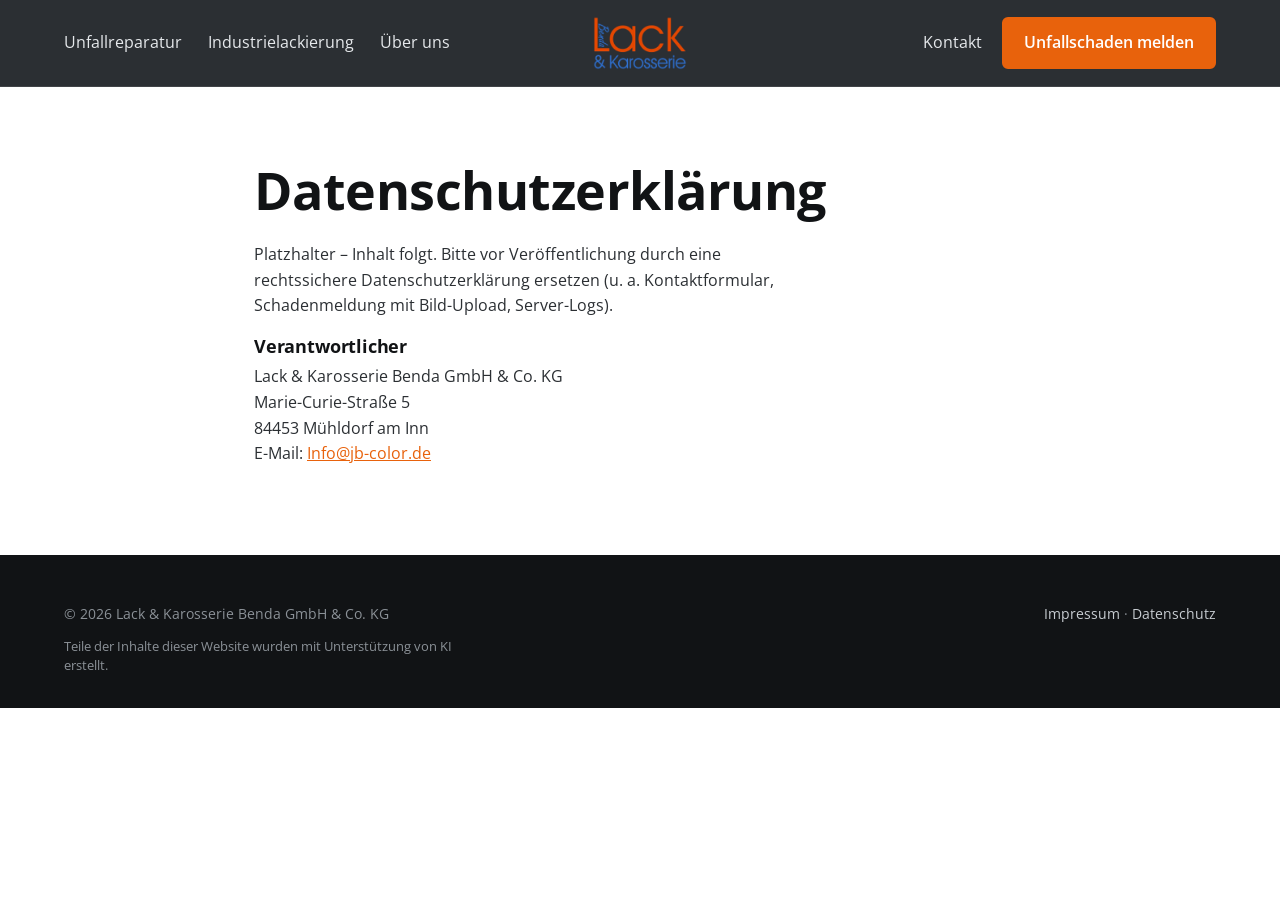
==== commit b93e306a: "KI-Kennzeichnung in Footer und Impressum ergaenzen Co-Authored-By: Claude Opus 5 (1M context) <norep" ====
--- a/datenschutz.html
+++ b/datenschutz.html
@@ -8,7 +8,7 @@
   <link rel="preconnect" href="https://fonts.googleapis.com">
   <link rel="preconnect" href="https://fonts.gstatic.com" crossorigin>
   <link href="https://fonts.googleapis.com/css2?family=Open+Sans:wght@400;500;600;700;800&display=swap" rel="stylesheet">
-  <link rel="stylesheet" href="styles.css?v=25">
+  <link rel="stylesheet" href="styles.css?v=44">
 </head>
 <body>
 
@@ -61,6 +61,7 @@
         <span>© 2026 Lack &amp; Karosserie Benda GmbH &amp; Co. KG</span>
         <span><a href="impressum.html">Impressum</a> · <a href="datenschutz.html">Datenschutz</a></span>
       </div>
+      <p class="footer-ki">Teile der Inhalte dieser Website wurden mit Unterstützung von KI erstellt.</p>
     </div>
   </footer>
 
--- a/styles.css
+++ b/styles.css
@@ -383,6 +383,14 @@
 /* Industrie: Text unten */
 .sh-panel.industrie { justify-content: flex-end; }
 .sh-panel.industrie .sh-content { align-self: flex-start; }
+
+/* "Industrielackierung" muss auf der Splitscreen-Ansicht einzeilig bleiben.
+   Mehr Breite für die Überschrift; der Fließtext bleibt durch sein eigenes
+   max-width (42ch) unverändert schmal. */
+@media (min-width: 901px) {
+  .sh-panel.industrie .sh-content { max-width: 700px; }
+  .sh-panel.industrie .sh-content h2 { white-space: nowrap; }
+}
 
 /* Linke Hälfte ist hell -> dunkle Schrift, kein Scrim */
 .sh-panel.unfall .sh-content { background: none; border-radius: 0; }
@@ -636,6 +644,13 @@
   flex-wrap: wrap;
   gap: 12px;
 }
+/* KI-Kennzeichnung (EU AI Act) */
+.footer-ki {
+  margin: 12px 0 0;
+  font-size: 0.8125rem;
+  line-height: 1.5;
+  color: #8b9197;
+}
 
 /* ---------- Responsive ---------- */
 @media (max-width: 900px) {
@@ -1182,6 +1197,11 @@
 
 .ueber-teamfoto { padding: 24px 0 8px; }
 .ueber-teamfoto .platzhalter.gross { min-height: 460px; }
+.teamfoto-bild {
+  display: block; width: 100%; max-height: 560px;
+  object-fit: cover; object-position: center 30%;
+  border-radius: 8px;
+}
 
 .ueber-intro { font-size: 1.12rem; line-height: 1.75; color: var(--anthrazit); max-width: 80ch; margin: 0; }
 
@@ -1197,7 +1217,7 @@
 .tl-text p { margin: 0; color: var(--grau-text); max-width: 62ch; }
 
 /* Team-Grid */
-.team-grid { display: grid; grid-template-columns: repeat(4, 1fr); gap: 26px 24px; margin-top: 44px; }
+.team-grid { display: grid; grid-template-columns: repeat(3, 1fr); gap: 26px 24px; margin-top: 44px; }
 .team-card {
   background: #fff; border: 1px solid #e8eaec; border-radius: 16px; overflow: hidden;
   box-shadow: 0 10px 28px rgba(17,19,21,.05);
@@ -1279,23 +1299,24 @@
 .kar-hero {
   position: relative; overflow: hidden;
   min-height: 600px; display: flex; align-items: center; padding: 60px 0;
-  background: #1a1d20 url("assets/img/karriere-team.jpg") center/cover no-repeat;
+  background: #1a1d20 url("assets/img/karriere-team.jpg?v=3") center 12%/cover no-repeat;
 }
 .kar-hero::before {
   content: ""; position: absolute; inset: 0;
-  background: linear-gradient(90deg, rgba(10,12,14,.78) 0%, rgba(10,12,14,.5) 42%, rgba(10,12,14,.18) 70%, transparent 100%);
+  background: linear-gradient(90deg, rgba(10,12,14,.5) 0%, rgba(10,12,14,.28) 42%, rgba(10,12,14,.1) 70%, transparent 100%);
 }
 .kar-hero .container { position: relative; z-index: 1; }
 
-/* Text-Kasten links-mittig auf dem Bild */
+/* Text-Kasten links-mittig auf dem Bild: milchig-transparent, damit das Team im Hintergrund sichtbar bleibt */
 .kar-card {
-  max-width: 520px;
-  background: rgba(29,32,35,.92);
+  max-width: 480px;
+  background: rgba(20,23,26,.46);
   color: #fff;
   border-radius: 18px;
-  padding: 42px 40px;
-  box-shadow: 0 30px 70px rgba(0,0,0,.45);
-  -webkit-backdrop-filter: blur(2px); backdrop-filter: blur(2px);
+  padding: 40px 38px;
+  border: 1px solid rgba(255,255,255,.14);
+  box-shadow: 0 30px 70px rgba(0,0,0,.35);
+  -webkit-backdrop-filter: blur(16px) saturate(125%); backdrop-filter: blur(16px) saturate(125%);
 }
 .kar-card .eyebrow { color: var(--orange); }
 .kar-card .eyebrow::after { background: linear-gradient(90deg, rgba(255,255,255,.30), rgba(255,255,255,0)); }
@@ -1338,6 +1359,81 @@
 .job-action { flex: none; }
 .job-initiativ { margin-top: 20px; color: var(--grau-text); }
 
+/* ---------- Ausführliche Stellen-Karte ---------- */
+.job-card.job-gross { flex-direction: column; align-items: stretch; gap: 0; }
+.job-card.job-gross .job-action { margin-top: 26px; align-self: flex-start; }
+
+/* Aufhänger: 4-Tage-Woche */
+.job-hook {
+  display: flex; align-items: center; gap: 14px;
+  background: linear-gradient(90deg, #fff1e8, rgba(255,241,232,0) 92%);
+  border-left: 3px solid var(--orange);
+  border-radius: 0 12px 12px 0;
+  padding: 15px 20px;
+  margin: 6px 0 22px !important;
+  max-width: none !important;
+  font-size: clamp(1.05rem, 1.6vw, 1.25rem);
+  font-weight: 600;
+  color: var(--schwarz);
+  line-height: 1.35;
+}
+.job-hook svg { width: 26px; height: 26px; flex: none; color: var(--orange); }
+.job-hook strong { font-weight: 800; }
+.job-hook .hook-leise { color: var(--grau-text); font-weight: 600; }
+
+/* Passt-du-Block */
+.job-passt {
+  background: var(--grau-hell);
+  border: 1px solid var(--grau-linie);
+  border-radius: 12px;
+  padding: 16px 20px;
+  margin: 18px 0 24px;
+  max-width: 68ch;
+}
+.job-passt p { margin: 0 0 6px; }
+.job-passt p:last-child { margin-bottom: 0; }
+.job-passt strong { color: var(--orange); }
+
+/* Zwischenüberschrift */
+.job-sub {
+  font-size: 1.06rem; font-weight: 700; color: var(--schwarz);
+  margin: 0 0 14px; letter-spacing: -.01em;
+}
+
+/* Leistungen mit Haken */
+.job-benefits {
+  list-style: none; padding: 0;
+  margin: 0 0 6px;
+  display: grid; grid-template-columns: repeat(2, minmax(0, 1fr));
+  gap: 11px 28px;
+  max-width: 760px;
+}
+.job-benefits li { position: relative; padding-left: 32px; color: var(--anthrazit); }
+.job-benefits li::before {
+  content: ""; position: absolute; left: 0; top: .28em;
+  width: 20px; height: 20px; border-radius: 50%;
+  background-color: #fff1e8;
+  background-image: url("data:image/svg+xml;charset=utf-8,%3Csvg xmlns='http://www.w3.org/2000/svg' viewBox='0 0 24 24' fill='none' stroke='%23e8620c' stroke-width='3.2' stroke-linecap='round' stroke-linejoin='round'%3E%3Cpath d='m5 13 4 4L19 7'/%3E%3C/svg%3E");
+  background-repeat: no-repeat; background-position: center; background-size: 12px;
+}
+
+/* Anforderungs-Liste: gleiche Form, neutraler Ton (nicht "wir bieten") */
+.job-benefits.anforderung li::before {
+  background-color: #eceef0;
+  background-image: url("data:image/svg+xml;charset=utf-8,%3Csvg xmlns='http://www.w3.org/2000/svg' viewBox='0 0 24 24' fill='none' stroke='%23565b60' stroke-width='3.2' stroke-linecap='round' stroke-linejoin='round'%3E%3Cpath d='m5 13 4 4L19 7'/%3E%3C/svg%3E");
+}
+.job-benefits + .job-sub { margin-top: 26px; }
+.job-main p + .job-sub { margin-top: 24px; }
+
+/* Abschluss-Frage */
+.job-schluss {
+  border-top: 1px solid var(--grau-linie);
+  margin-top: 26px; padding-top: 22px;
+}
+.job-schluss p { margin: 0 0 6px; }
+.job-schluss p:last-child { margin-bottom: 0; }
+.job-schluss-frage { font-weight: 700; color: var(--schwarz); font-size: 1.06rem; }
+
 /* Bewerbungs-Formular */
 .kar-form {
   max-width: 760px; margin-top: 44px; display: grid; gap: 18px;
@@ -1362,6 +1458,9 @@
 @media (max-width: 900px) {
   .perk-grid { grid-template-columns: repeat(2, 1fr); }
   .job-card { flex-direction: column; align-items: flex-start; gap: 22px; }
+  .job-card.job-gross { gap: 0; }
+  .job-benefits { grid-template-columns: 1fr; gap: 10px; }
+  .job-hook { align-items: flex-start; }
 }
 @media (max-width: 560px) {
   .perk-grid { grid-template-columns: 1fr; }
@@ -1402,8 +1501,8 @@
    ========================================================= */
 .ind-hero {
   position: relative; overflow: hidden;
-  min-height: 560px; display: flex; align-items: center; padding: 60px 0;
-  background: #1a1d20 url("assets/img/industrie-splash.jpg") center/cover no-repeat;
+  min-height: 620px; display: flex; align-items: center; padding: 60px 0;
+  background: #1a1d20 url("assets/img/industrie-hero.jpg") center/cover no-repeat;
 }
 .ind-hero::before {
   content: ""; position: absolute; inset: 0;
@@ -1687,11 +1786,13 @@
 @media (max-width: 560px) {
   .container.deco::before, .container.deco::after { display: none; }
   .ueber-teamfoto .platzhalter.gross { min-height: 260px; }
+  .teamfoto-bild { max-height: 320px; }
 }
 
 /* Milchglas-Ersatz, wo backdrop-filter fehlt (ältere Android-WebViews) */
 @supports not ((backdrop-filter: blur(1px)) or (-webkit-backdrop-filter: blur(1px))) {
   .ind-hero .kar-card { background: rgba(20,23,26,.82); }
+  .kar-hero .kar-card { background: rgba(20,23,26,.82); }
 }
 
 /* ---------------------------------------------------------
@@ -1762,3 +1863,140 @@
   .sh-eyebrow { font-size: .8125rem; }
   .vn-chip { font-size: .8125rem; }
 }
+
+/* Team-Fotos in den Karten */
+.team-photo img { width: 100%; height: 100%; object-fit: cover; object-position: center 22%; display: block; }
+.team-card .team-photo { overflow: hidden; }
+
+/* =========================================================
+   MOBIL-ÜBERARBEITUNG: Splash + Karriere-Hero
+   ========================================================= */
+
+@media (max-width: 900px) {
+  /* --- Texte in beiden Hälften zentriert --- */
+  .sh-content { text-align: center; }
+  .sh-eyebrow { justify-content: center; }
+
+  /* --- Industrie: Foto füllt die komplette Hälfte --- */
+  .sh-panel.industrie { justify-content: center; }
+  .sh-panel.industrie .sh-media {
+    position: absolute;
+    inset: 0;
+    top: 0; bottom: 0; left: 0; right: 0;
+    width: 100%; height: 100%;
+    padding: 0;
+    overflow: hidden;
+    align-items: stretch;
+  }
+  .sh-panel.industrie .sh-media img {
+    width: 100%; height: 100%;
+    max-height: none;
+    object-fit: cover;
+    object-position: center center;
+  }
+  /* Lesbarkeits-Verlauf über dem Foto */
+  .sh-panel.industrie::after {
+    background:
+      linear-gradient(0deg, rgba(11,13,15,.90) 0%, rgba(11,13,15,.62) 42%, rgba(11,13,15,.30) 72%, rgba(11,13,15,.22) 100%);
+  }
+  .sh-panel.industrie .sh-content { align-self: center; }
+}
+
+/* =========================================================
+   KARRIERE-HERO auf dem Handy: Foto oben in voller Breite,
+   Text darunter – so sind alle drei Personen gut zu sehen
+   ========================================================= */
+@media (max-width: 780px) {
+  .kar-hero {
+    display: block;
+    min-height: 0;
+    padding: 0;
+    background: #15181b;
+  }
+  .kar-hero::before { display: none; }
+  .kar-hero .container { padding: 0; max-width: none; }
+  .kar-hero .container::before {
+    content: "";
+    display: block;
+    width: 100%;
+    aspect-ratio: 4 / 3;
+    background: #15181b url("assets/img/karriere-team.jpg?v=3") center 32%/cover no-repeat;
+  }
+  .kar-card {
+    max-width: none;
+    border: 0;
+    border-radius: 0;
+    background: #15181b;
+    -webkit-backdrop-filter: none; backdrop-filter: none;
+    box-shadow: none;
+    padding: 30px 24px 36px;
+    text-align: left;
+  }
+  .kar-card .btn-gruppe { display: flex; flex-wrap: wrap; gap: 12px; }
+  .kar-card .btn { flex: 1 1 auto; }
+}
+
+/* Industrie-Hero auf dem Handy: Bildausschnitt auf Lackierer + Bauteil legen */
+@media (max-width: 780px) {
+  .ind-hero {
+    min-height: 0;
+    padding: 90px 0 46px;
+    background-position: 34% center;
+  }
+  .ind-hero .kar-card { padding: 30px 24px 34px; }
+}
+/* Eigener Hochformat-Zuschnitt fürs Handy */
+@media (max-width: 780px) {
+  .ind-hero {
+    background-image: url("assets/img/industrie-hero-mobil.jpg");
+    background-position: center center;
+  }
+}
+
+/* Industrie-Hero auf dem Handy wie die Karriere-Seite:
+   Foto oben in voller Breite, Text darunter – nichts wird verdeckt */
+@media (max-width: 780px) {
+  .ind-hero {
+    display: block;
+    min-height: 0;
+    padding: 0;
+    background: #15181b;
+  }
+  .ind-hero::before { display: none; }
+  .ind-hero .container { padding: 0; max-width: none; }
+  .ind-hero .container::before {
+    content: "";
+    display: block;
+    width: 100%;
+    aspect-ratio: 4 / 3;
+    background: #15181b url("assets/img/industrie-hero.jpg") center center/cover no-repeat;
+  }
+  .ind-hero .kar-card {
+    max-width: none;
+    width: 100%;
+    margin: 0;
+    border: 0;
+    border-radius: 0;
+    background: #15181b;
+    -webkit-backdrop-filter: none; backdrop-filter: none;
+    box-shadow: none;
+    padding: 30px 24px 36px;
+    text-align: left;
+  }
+  .ind-hero .kar-card .btn-gruppe { display: flex; flex-wrap: wrap; gap: 12px; }
+  .ind-hero .kar-card .btn { flex: 1 1 auto; }
+}
+
+/* Restliche Mikro-Schriften auf 14px anheben */
+@media (max-width: 560px) {
+  .sph-nav a { font-size: .875rem; }
+  .sh-eyebrow, .vn-chip, .ap-step { font-size: .875rem; }
+}
+/* Fußzeilen-Links: sichere Trefferfläche */
+@media (max-width: 860px) {
+  .footer-links a, .footer-unten a { padding: 12px 0; min-height: 44px; display: inline-flex; align-items: center; }
+}
+@media (max-width: 430px) {
+  .sh-eyebrow { letter-spacing: .07em; }
+  .sh-eyebrow::before { width: 18px; }
+}
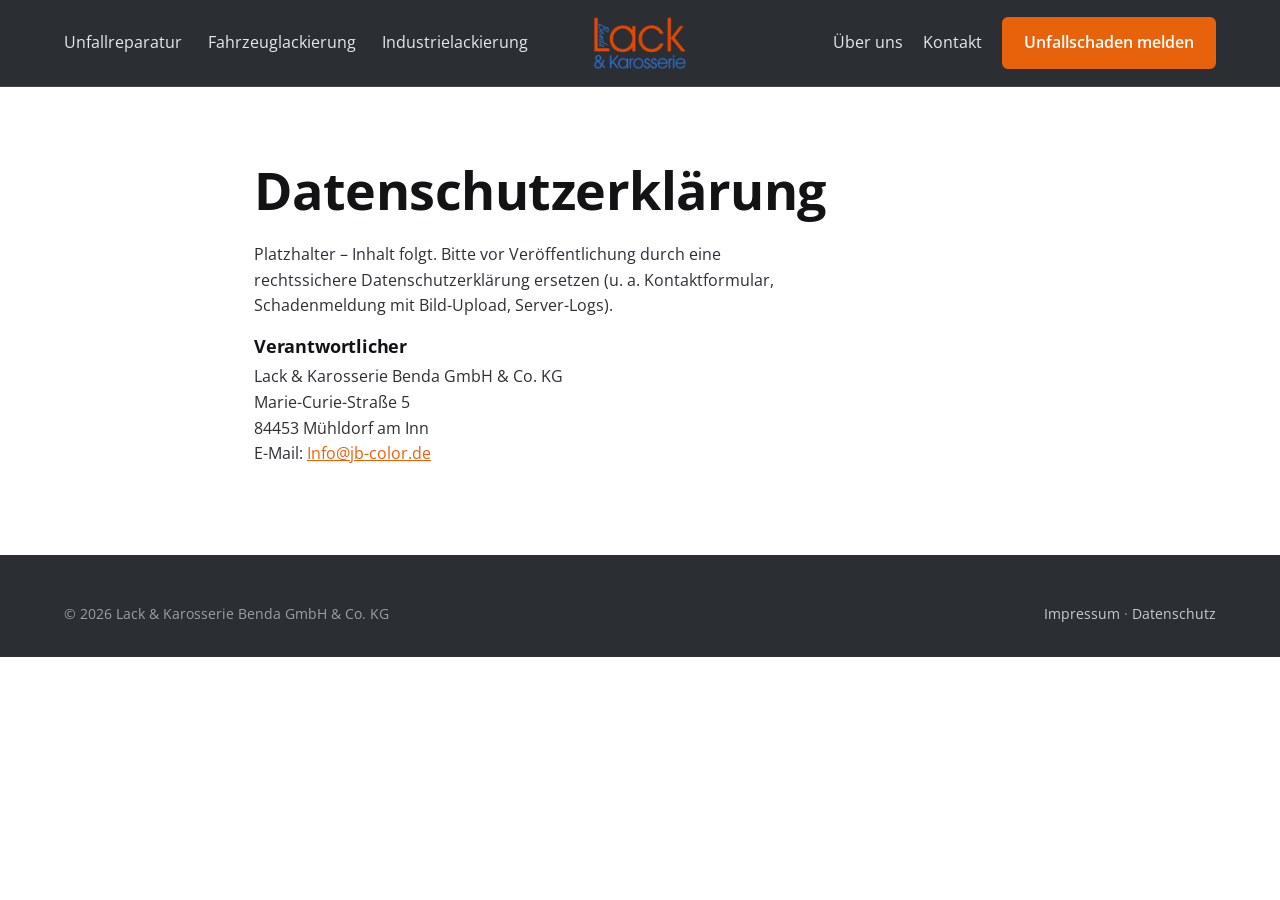
==== commit de172e93: "SEO-Umbau: neue Startseite, Seite Fahrzeuglackierung, Mobil-Feinschliff Startseite - Splash-Auswahl " ====
--- a/datenschutz.html
+++ b/datenschutz.html
@@ -5,10 +5,11 @@
   <meta name="viewport" content="width=device-width, initial-scale=1.0">
   <title>Datenschutzerklärung – Lack & Karosserie Benda GmbH & Co. KG</title>
   <meta name="robots" content="noindex">
+  <link rel="canonical" href="https://www.jb-color.de/datenschutz.html">
   <link rel="preconnect" href="https://fonts.googleapis.com">
   <link rel="preconnect" href="https://fonts.gstatic.com" crossorigin>
   <link href="https://fonts.googleapis.com/css2?family=Open+Sans:wght@400;500;600;700;800&display=swap" rel="stylesheet">
-  <link rel="stylesheet" href="styles.css?v=44">
+  <link rel="stylesheet" href="styles.css?v=53">
 </head>
 <body>
 
@@ -19,21 +20,24 @@
       </button>
       <nav class="nav-left">
         <a href="unfallreparatur.html">Unfallreparatur</a>
+        <a href="fahrzeuglackierung.html">Fahrzeuglackierung</a>
         <a href="industrielackierung.html">Industrielackierung</a>
-        <a href="ueber-uns.html">Über uns</a>
       </nav>
       <a href="index.html" class="header-logo" aria-label="Zur Startseite">
         <img src="assets/img/logo-frei.png" alt="Benda Lack &amp; Karosserie">
       </a>
       <div class="nav-right">
+        <a href="ueber-uns.html" class="nav-link">Über uns</a>
         <a href="unfallreparatur.html#kontakt" class="nav-link">Kontakt</a>
-        <a href="unfallreparatur.html#schaden-selektor" class="btn btn-primary">Unfallschaden melden</a>
+        <a href="unfallreparatur.html#schaden-selektor" class="btn btn-primary"><span class="nur-mobil">Schaden melden</span><span class="nur-desktop">Unfallschaden melden</span></a>
       </div>
     </div>
     <nav class="mobil-menue" id="mobilMenue" aria-label="Hauptmenü">
         <a href="unfallreparatur.html">Unfallreparatur</a>
+        <a href="fahrzeuglackierung.html">Fahrzeuglackierung</a>
         <a href="industrielackierung.html">Industrielackierung</a>
         <a href="ueber-uns.html">Über uns</a>
+        <a href="karriere.html">Karriere</a>
         <a href="unfallreparatur.html#kontakt">Kontakt</a>
     </nav>
   </header>
@@ -61,7 +65,6 @@
         <span>© 2026 Lack &amp; Karosserie Benda GmbH &amp; Co. KG</span>
         <span><a href="impressum.html">Impressum</a> · <a href="datenschutz.html">Datenschutz</a></span>
       </div>
-      <p class="footer-ki">Teile der Inhalte dieser Website wurden mit Unterstützung von KI erstellt.</p>
     </div>
   </footer>
 
--- a/styles.css
+++ b/styles.css
@@ -644,13 +644,6 @@
   flex-wrap: wrap;
   gap: 12px;
 }
-/* KI-Kennzeichnung (EU AI Act) */
-.footer-ki {
-  margin: 12px 0 0;
-  font-size: 0.8125rem;
-  line-height: 1.5;
-  color: #8b9197;
-}
 
 /* ---------- Responsive ---------- */
 @media (max-width: 900px) {
@@ -2000,3 +1993,506 @@
   .sh-eyebrow { letter-spacing: .07em; }
   .sh-eyebrow::before { width: 18px; }
 }
+
+/* =========================================================
+   STARTSEITE – Fahrzeug/Unfall (ca. 2/3) · Industrie (ca. 1/3)
+   ========================================================= */
+
+/* ---------- Hero ---------- */
+.start-hero {
+  position: relative;
+  padding: 54px 0 60px;
+  background: linear-gradient(180deg, #ffffff 0%, #f7f8f9 55%, #eef0f2 100%);
+  overflow: hidden;
+}
+.start-hero .container { position: relative; z-index: 2; }
+.sthero-grid {
+  display: grid;
+  grid-template-columns: minmax(0, 1.02fr) minmax(0, 1fr);
+  gap: 52px;
+  align-items: center;
+}
+.start-hero h1 {
+  font-size: clamp(1.85rem, 3.4vw, 3rem);
+  line-height: 1.1;
+  margin: 10px 0 16px;
+}
+.start-sub {
+  font-size: clamp(1.05rem, 1.5vw, 1.28rem);
+  font-weight: 700;
+  color: var(--orange);
+  line-height: 1.35;
+  margin: 0 0 16px;
+}
+.start-hero p.start-text {
+  color: var(--grau-text);
+  font-size: 1.05rem;
+  line-height: 1.7;
+  margin: 0 0 24px;
+  max-width: 58ch;
+}
+
+/* Vorher/Nachher-Paar */
+.vn-paar { display: grid; grid-template-columns: 1fr 1fr; gap: 16px; align-items: end; }
+.vn-bild { position: relative; padding-bottom: 20px; }
+.vn-bild img { width: 100%; height: auto; display: block; }
+.vn-tag {
+  position: absolute; bottom: 0; left: 50%; transform: translateX(-50%);
+  padding: 6px 18px; border-radius: 100px; white-space: nowrap;
+  font-size: .82rem; font-weight: 700; letter-spacing: .03em;
+}
+.vn-tag.vorher { background: var(--anthrazit); color: #fff; }
+.vn-tag.nachher { background: var(--orange); color: #fff; }
+
+/* ---------- Intro in zwei Spalten (statt Textwand) ---------- */
+.intro-cols {
+  display: grid; grid-template-columns: repeat(2, minmax(0, 1fr));
+  gap: 40px; margin-top: 6px;
+}
+.intro-col { border-top: 3px solid var(--orange); padding-top: 20px; }
+.intro-col p { margin: 0; color: var(--grau-text); font-size: 1.04rem; line-height: 1.75; }
+
+/* ---------- Leistungsblöcke (2 × 2) ---------- */
+.ls-grid {
+  display: grid; grid-template-columns: repeat(2, minmax(0, 1fr));
+  gap: 22px; margin-top: 42px;
+}
+.ls-card {
+  display: flex; flex-direction: column;
+  background: #fff; border: 1px solid #e8eaec; border-radius: 18px;
+  border-top: 3px solid var(--orange);
+  padding: 30px 30px 26px;
+  box-shadow: 0 12px 32px rgba(17,19,21,.05);
+  transition: transform .28s cubic-bezier(.22,1,.36,1), box-shadow .28s ease;
+}
+.ls-card:hover { transform: translateY(-6px); box-shadow: 0 26px 52px rgba(17,19,21,.12); }
+.ls-ico {
+  width: 54px; height: 54px; border-radius: 14px; flex: none;
+  background: #fff1e8; color: var(--orange);
+  display: flex; align-items: center; justify-content: center; margin-bottom: 18px;
+}
+.ls-ico svg { width: 26px; height: 26px; }
+.ls-card h3 { font-size: 1.2rem; margin: 0 0 10px; }
+.ls-card p { margin: 0 0 20px; color: var(--grau-text); line-height: 1.7; }
+.ls-link {
+  margin-top: auto; align-self: flex-start;
+  display: inline-flex; align-items: center; gap: 9px;
+  font-weight: 600; color: var(--orange); text-decoration: none;
+}
+.ls-link svg { width: 17px; height: 17px; transition: transform .3s ease; }
+.ls-card:hover .ls-link svg { transform: translateX(4px); }
+
+/* ---------- Regionaler Hinweis ---------- */
+.region-band {
+  background: var(--grau-hell);
+  border-top: 1px solid var(--grau-linie);
+  border-bottom: 1px solid var(--grau-linie);
+  padding: 30px 0;
+}
+.region-inner { display: flex; align-items: center; gap: 20px; max-width: 1000px; }
+.region-ico {
+  width: 48px; height: 48px; flex: none; border-radius: 50%;
+  background: #fff; border: 1px solid var(--grau-linie); color: var(--orange);
+  display: flex; align-items: center; justify-content: center;
+}
+.region-ico svg { width: 23px; height: 23px; }
+.region-inner p { margin: 0; color: var(--anthrazit); font-size: 1.02rem; line-height: 1.65; }
+
+/* ---------- Industrie-Block (kompakt, ca. 1/3) ---------- */
+.start-industrie { background: var(--anthrazit); color: #fff; padding: 66px 0; }
+.si-grid {
+  display: grid; grid-template-columns: minmax(0, 1fr) minmax(0, .82fr);
+  gap: 50px; align-items: center;
+}
+.start-industrie h2 { color: #fff; margin: 8px 0 16px; }
+.start-industrie .eyebrow { color: var(--orange); }
+.start-industrie p { color: #c7ccd1; font-size: 1.05rem; line-height: 1.75; margin: 0 0 24px; max-width: 62ch; }
+.start-industrie .btn-secondary { color: #fff; border-color: rgba(255,255,255,.45); }
+.start-industrie .btn-secondary:hover { border-color: #fff; }
+.si-media { border-radius: 18px; overflow: hidden; box-shadow: 0 28px 62px rgba(0,0,0,.38); }
+.si-media img { width: 100%; height: 100%; display: block; object-fit: cover; aspect-ratio: 4 / 3; }
+
+/* =========================================================
+   FAHRZEUGLACKIERUNG
+   ========================================================= */
+.lack-hero {
+  position: relative; overflow: hidden;
+  min-height: 520px; display: flex; align-items: center; padding: 60px 0;
+  background: #16191c url("assets/img/galerie-arbeit-4.jpg") center 40%/cover no-repeat;
+}
+.lack-hero::before {
+  content: ""; position: absolute; inset: 0;
+  background: linear-gradient(90deg, rgba(10,12,14,.82) 0%, rgba(10,12,14,.62) 48%, rgba(10,12,14,.28) 100%);
+}
+.lack-hero .container { position: relative; z-index: 1; }
+.lack-card { max-width: 640px; color: #fff; }
+.lack-card .eyebrow { color: var(--orange); }
+.lack-card h1 { color: #fff; margin: 8px 0 14px; font-size: clamp(1.8rem, 3.3vw, 2.9rem); line-height: 1.12; }
+.lack-card .start-sub { color: #ffb98a; }
+.lack-card p { color: #d7dbdf; font-size: 1.05rem; line-height: 1.72; margin: 0 0 18px; }
+.lack-card .btn-secondary { color: #fff; border-color: rgba(255,255,255,.5); }
+
+/* Leistungsblöcke Lackierung */
+.lack-grid {
+  display: grid; grid-template-columns: repeat(2, minmax(0, 1fr));
+  gap: 22px; margin-top: 42px;
+}
+.lack-card-item {
+  display: flex; flex-direction: column;
+  background: #fff; border: 1px solid #e8eaec; border-radius: 18px; overflow: hidden;
+  box-shadow: 0 12px 32px rgba(17,19,21,.05);
+  transition: transform .28s cubic-bezier(.22,1,.36,1), box-shadow .28s ease;
+}
+.lack-card-item:hover { transform: translateY(-6px); box-shadow: 0 26px 52px rgba(17,19,21,.12); }
+.lack-bild { aspect-ratio: 16 / 9; overflow: hidden; background: var(--grau-hell); }
+.lack-bild img { width: 100%; height: 100%; object-fit: cover; display: block; }
+.lack-text { padding: 26px 28px 28px; border-top: 3px solid var(--orange); }
+.lack-text h2 { font-size: 1.24rem; margin: 0 0 10px; }
+.lack-text p { margin: 0; color: var(--grau-text); line-height: 1.7; }
+
+/* Hervorgehobener Block mit interner Verlinkung */
+.lack-highlight {
+  grid-column: 1 / -1;
+  display: flex; align-items: center; gap: 34px;
+  background: var(--anthrazit); color: #fff;
+  border-radius: 18px; padding: 34px 38px;
+  box-shadow: 0 22px 50px rgba(17,19,21,.2);
+  position: relative; overflow: hidden;
+}
+.lack-highlight::after {
+  content: ""; position: absolute; inset: 0; pointer-events: none;
+  background: radial-gradient(60% 120% at 88% 50%, rgba(232,98,12,.22), transparent 70%);
+}
+.lack-highlight > * { position: relative; z-index: 1; }
+.lack-highlight h2 { color: #fff; font-size: 1.3rem; margin: 0 0 8px; }
+.lack-highlight p { margin: 0; color: #c7ccd1; line-height: 1.7; max-width: 68ch; }
+.lack-hl-text { flex: 1; min-width: 0; }
+.lack-highlight .btn { flex: none; }
+
+/* =========================================================
+   RESPONSIVE – Startseite & Fahrzeuglackierung
+   ========================================================= */
+@media (max-width: 980px) {
+  .sthero-grid { grid-template-columns: 1fr; gap: 34px; }
+  .si-grid { grid-template-columns: 1fr; gap: 30px; }
+  .si-media { order: -1; }
+}
+@media (max-width: 820px) {
+  .ls-grid, .lack-grid { grid-template-columns: 1fr; }
+  .intro-cols { grid-template-columns: 1fr; gap: 26px; }
+  .lack-highlight { flex-direction: column; align-items: flex-start; gap: 22px; }
+}
+@media (max-width: 560px) {
+  /* Mobil: Fahrzeug-/Unfallbereich bewusst großzügiger, Industrie kompakter */
+  .start-hero { padding: 34px 0 42px; }
+  .start-hero h1 { font-size: clamp(1.7rem, 7.4vw, 2.15rem); }
+  .start-hero p.start-text { font-size: 1rem; }
+  .vn-paar { gap: 10px; }
+  .vn-tag { font-size: .72rem; padding: 5px 12px; }
+  .ls-card { padding: 24px 22px 22px; }
+  .region-band { padding: 24px 0; }
+  .region-inner { gap: 14px; align-items: flex-start; }
+  .region-ico { width: 40px; height: 40px; }
+  .region-inner p { font-size: .96rem; }
+  .start-industrie { padding: 44px 0; }
+  .start-industrie p { font-size: .98rem; margin-bottom: 20px; }
+  .lack-hero { min-height: 440px; }
+  .lack-text { padding: 22px 22px 24px; }
+  .lack-highlight { padding: 26px 24px; }
+}
+
+/* =========================================================
+   UNFALLREPARATUR – Einleitung über dem Schaden-Assistenten
+   ========================================================= */
+.unfall-intro { padding: 54px 0 46px; background: var(--weiss); }
+.unfall-intro h1 {
+  font-size: clamp(1.85rem, 3.4vw, 3rem);
+  line-height: 1.1;
+  margin: 10px 0 14px;
+}
+.unfall-intro .start-text {
+  color: var(--grau-text); font-size: 1.06rem; line-height: 1.7;
+  margin: 0 0 30px; max-width: 78ch;
+}
+.unfall-intro .intro-cols { margin-top: 0; }
+
+/* Schritt 1 des Assistenten behält die bisherige Optik, obwohl er jetzt eine h2 ist */
+.hs-head h2.hs-titel {
+  font-size: clamp(1.9rem, 4vw, 3rem);
+  letter-spacing: -.01em;
+  margin-bottom: 12px;
+}
+@media (max-width: 900px) {
+  .hs-head h2.hs-titel { font-size: 1.6rem; }
+}
+@media (max-width: 560px) {
+  .unfall-intro { padding: 34px 0 30px; }
+  .unfall-intro h1 { font-size: clamp(1.7rem, 7.4vw, 2.15rem); }
+  .unfall-intro .start-text { font-size: 1rem; margin-bottom: 24px; }
+}
+
+/* Industrie-Hero: längere H1 braucht mehr Raum, Claim darunter */
+.ind-hero .kar-card { max-width: 640px; }
+.ind-hero .kar-card h1 { font-size: clamp(1.7rem, 2.9vw, 2.5rem); line-height: 1.14; }
+.kar-card .start-sub { color: #ffb98a; margin: 0 0 14px; }
+@media (max-width: 560px) {
+  .ind-hero .kar-card h1 { font-size: clamp(1.55rem, 6.8vw, 1.95rem); }
+}
+
+/* <picture> soll sich wie das Bild selbst verhalten (WebP mit PNG-Rückfall) */
+.vn-bild picture { display: block; }
+
+/* =========================================================
+   ANPASSUNGEN – Footer, Buttons, Hero-Feinschliff
+   ========================================================= */
+
+/* ---------- Footer im gleichen Anthrazit wie Header & Industrie-Block ---------- */
+.site-footer { background: var(--anthrazit); }
+.footer-unten { border-top-color: rgba(255,255,255,.14); color: #9aa0a6; }
+
+/* ---------- Buttons: Farbwechsel beim Überfahren + Glanz-Effekt ---------- */
+.btn {
+  position: relative;
+  overflow: hidden;
+  transition: background-color .28s ease, color .28s ease, border-color .28s ease;
+}
+.btn-primary:hover, .btn-primary:focus-visible {
+  background: #fff; color: var(--orange); border-color: var(--orange);
+}
+.btn-secondary:hover, .btn-secondary:focus-visible {
+  background: var(--orange); color: #fff; border-color: var(--orange);
+}
+/* Sekundär-Buttons auf dunklem Grund: gleicher Wechsel, orange Kontur */
+.kar-card .btn-secondary:hover,
+.lack-card .btn-secondary:hover,
+.start-industrie .btn-secondary:hover {
+  background: var(--orange); color: #fff; border-color: var(--orange);
+}
+
+/* Heller Glanz, der diagonal von oben links nach unten rechts wandert */
+.btn::after {
+  content: "";
+  position: absolute;
+  top: -60%; left: 0;
+  width: 42%; height: 220%;
+  background: linear-gradient(100deg, transparent 0%, rgba(255,255,255,.50) 50%, transparent 100%);
+  transform: translateX(-190%) rotate(18deg);
+  animation: btn-glanz 4s ease-in-out infinite;
+  pointer-events: none;
+}
+.btn-secondary::after {
+  background: linear-gradient(100deg, transparent 0%, rgba(232,98,12,.24) 50%, transparent 100%);
+}
+.kar-card .btn-secondary::after,
+.lack-card .btn-secondary::after,
+.start-industrie .btn-secondary::after {
+  background: linear-gradient(100deg, transparent 0%, rgba(255,255,255,.40) 50%, transparent 100%);
+}
+@keyframes btn-glanz {
+  0%, 5%  { transform: translateX(-190%) rotate(18deg); }
+  29%     { transform: translateX(330%)  rotate(18deg); }
+  100%    { transform: translateX(330%)  rotate(18deg); }
+}
+/* Versetzter Start, damit die Buttons nacheinander aufblitzen */
+.btn-gruppe .btn:nth-child(2)::after { animation-delay: 1s; }
+.btn-gruppe .btn:nth-child(3)::after { animation-delay: 2s; }
+.btn-gruppe .btn:nth-child(4)::after { animation-delay: 3s; }
+.nav-right .btn::after { animation-delay: .5s; }
+
+@media (prefers-reduced-motion: reduce) {
+  .btn::after { animation: none; opacity: 0; }
+}
+
+/* ---------- Startseite: mehr Luft im Hero ---------- */
+.start-hero h1 { margin: 12px 0 24px; }
+.start-sub { margin: 0 0 24px; }
+.start-hero p.start-text { margin: 0 0 30px; }
+
+/* ---------- Zentrierte Abschnitte ---------- */
+.zentriert { text-align: center; }
+.zentriert .eyebrow { justify-content: center; width: auto; }
+.zentriert .eyebrow::after {
+  flex: none; width: 28px; height: 2px;
+  background: var(--orange); border-radius: 2px;
+}
+.zentriert .btn-gruppe { justify-content: center; }
+.zentriert p, .zentriert h2 { margin-left: auto; margin-right: auto; }
+.ind-cta.zentriert { max-width: 860px; margin: 0 auto; }
+.ind-cta.zentriert p { max-width: 74ch; }
+.zentriert .sec-head-left h2 { max-width: none; }
+.zentriert .ind-intro { max-width: 76ch; }
+
+/* ---------- Unfallreparatur: Hero mit Hintergrundbild ---------- */
+.unfall-intro {
+  position: relative; overflow: hidden;
+  min-height: 520px; display: flex; align-items: center;
+  padding: 60px 0;
+  background: #16191c url("assets/img/leistung-instandsetzung.jpg") center 42%/cover no-repeat;
+}
+.unfall-intro::before {
+  content: ""; position: absolute; inset: 0;
+  background: linear-gradient(90deg, rgba(10,12,14,.88) 0%, rgba(10,12,14,.70) 46%, rgba(10,12,14,.34) 100%);
+}
+.unfall-intro .container { position: relative; z-index: 1; }
+.unfall-karte { max-width: 660px; }
+.unfall-intro h1 { color: #fff; margin: 12px 0 24px; }
+.unfall-intro .start-sub { color: #ffb98a; margin: 0 0 24px; }
+.unfall-intro .start-text { color: #d7dbdf; max-width: 60ch; margin: 0; }
+
+/* Die zwei Punkte unter den orangen Strichen: eigener heller Abschnitt */
+.unfall-punkte { padding: 54px 0; background: var(--weiss); }
+
+@media (max-width: 780px) {
+  .unfall-intro { min-height: 0; padding: 42px 0 46px; background-position: 62% center; }
+  .unfall-intro::before {
+    background: linear-gradient(180deg, rgba(10,12,14,.82) 0%, rgba(10,12,14,.88) 100%);
+  }
+  .unfall-punkte { padding: 36px 0; }
+}
+
+/* ---------- Industrie-Hero: Text ohne Kasten, wie bei der Fahrzeuglackierung ---------- */
+@media (min-width: 781px) {
+  .ind-hero .kar-card {
+    background: none; border: 0; box-shadow: none;
+    -webkit-backdrop-filter: none; backdrop-filter: none;
+    padding: 0; max-width: 620px;
+    margin: 0;                 /* linksbündig statt zentriert */
+  }
+  /* Motiv leicht nach rechts, damit der Text auf ruhigerem Grund liegt */
+  .ind-hero { background-position: 62% center; }
+  .ind-hero::before {
+    background: linear-gradient(90deg, rgba(10,12,14,.88) 0%, rgba(10,12,14,.70) 46%, rgba(10,12,14,.34) 78%, rgba(10,12,14,.14) 100%);
+  }
+}
+
+/* Zuschnitt auf die Lackierpistole statt auf das Werkstück */
+.lack-bild img.bild-rechts { object-position: 84% center; }
+
+/* =========================================================
+   NUR MOBIL (≤ 780 px) – Desktop bleibt unverändert
+   ========================================================= */
+@media (max-width: 780px) {
+
+  /* ---------- Kopfzeile: Logo exakt mittig, CTA deutlich kleiner ---------- */
+  .site-header .container.header-3col {
+    display: flex; align-items: center; justify-content: space-between;
+    position: relative; gap: 8px; min-height: 66px;
+  }
+  .header-logo {
+    position: absolute; left: 50%; top: 50%;
+    transform: translate(-50%, -50%);
+    justify-self: auto;
+  }
+  .header-logo img { height: 38px; }
+  .nav-right .btn {
+    font-size: .72rem; font-weight: 700;
+    padding: 7px 11px; border-width: 1.5px; border-radius: 5px;
+  }
+  .nav-right .btn::after { display: none; }
+
+  /* ---------- Kleine, einzeilige Rubrikzeile ---------- */
+  .eyebrow {
+    font-size: .6rem; letter-spacing: .08em; gap: 8px;
+    white-space: nowrap; margin-bottom: 12px;
+  }
+  .eyebrow::before { width: 18px; }
+
+  /* Zentrierte Rubrikzeile bekommt beidseitig einen Strich */
+  .sthero-text .eyebrow,
+  .ueber-hero .eyebrow,
+  section#leistungen:not(.leistungen-sec) .sec-head-left .eyebrow { justify-content: center; width: auto; }
+  .sthero-text .eyebrow::after,
+  .ueber-hero .eyebrow::after,
+  section#leistungen:not(.leistungen-sec) .sec-head-left .eyebrow::after {
+    flex: none; width: 18px; height: 2px;
+    background: var(--orange); border-radius: 2px;
+  }
+
+  /* ---------- Textkürzung auf dem Handy ---------- */
+  .nur-desktop { display: none; }
+
+  /* ---------- Startseite: Hero mittig ---------- */
+  .sthero-text { text-align: center; }
+  .sthero-text .btn-gruppe { justify-content: center; }
+  .start-hero p.start-text { margin-left: auto; margin-right: auto; }
+
+  /* ---------- Startseite: Leistungskopf mittig, Kästen kompakter ---------- */
+  section#leistungen:not(.leistungen-sec) .sec-head-left { text-align: center; }
+  section#leistungen:not(.leistungen-sec) .sec-head-left h2 { max-width: none; }
+  section#leistungen:not(.leistungen-sec) .sec-head-left .lead { margin-left: auto; margin-right: auto; }
+  .ls-grid { gap: 14px; margin-top: 28px; }
+  .ls-card { padding: 20px 18px 18px; border-radius: 14px; }
+  .ls-ico { width: 42px; height: 42px; border-radius: 11px; margin-bottom: 12px; }
+  .ls-ico svg { width: 21px; height: 21px; }
+  .ls-card h3 { font-size: 1.05rem; margin-bottom: 8px; }
+  .ls-card p { font-size: .93rem; line-height: 1.6; margin-bottom: 14px; }
+  .ls-link { font-size: .93rem; }
+
+  /* ---------- Unfallreparatur: kompakterer Hero, mehr Bild sichtbar ---------- */
+  .unfall-intro { min-height: 0; padding: 34px 0 38px; }
+  .unfall-intro h1 { font-size: clamp(1.5rem, 6.4vw, 1.9rem); margin: 6px 0 12px; }
+  .unfall-intro .start-sub { font-size: .96rem; margin: 0 0 12px; }
+  .unfall-intro .start-text { font-size: .94rem; line-height: 1.6; }
+
+  /* ---------- Fahrzeuglackierung: kompakterer Hero ---------- */
+  .lack-hero { min-height: 0; padding: 40px 0 44px; }
+  .lack-card h1 { font-size: clamp(1.45rem, 6.2vw, 1.85rem); margin: 6px 0 12px; }
+  .lack-card .start-sub { font-size: .94rem; margin: 0 0 12px; }
+  .lack-card p { font-size: .94rem; line-height: 1.6; margin-bottom: 16px; }
+
+  /* ---------- Über uns: Einleitung mittig ---------- */
+  .ueber-hero .container { text-align: center; }
+  .ueber-hero .lead { margin-left: auto; margin-right: auto; }
+
+  /* ---------- Leistungsliste: Kasten erscheint direkt an der Leistung ---------- */
+  .lst-layout { grid-template-columns: 1fr; gap: 16px; margin-top: 28px; }
+  .lst-panel.active { min-height: 0; margin: 6px 0 10px; }
+  .lst-detail { min-height: 0; }
+}
+
+/* ---------- Industrielackierung: Bild als Hintergrund hinter dem Text ---------- */
+@media (max-width: 780px) {
+  .ind-hero {
+    display: flex; align-items: center;
+    min-height: 470px;
+    padding: 44px 0 48px;
+    background: #16191c url("assets/img/industrie-hero-mobil.jpg") center center/cover no-repeat;
+  }
+  .ind-hero::before {
+    display: block;
+    background: linear-gradient(180deg, rgba(10,12,14,.66) 0%, rgba(10,12,14,.80) 55%, rgba(10,12,14,.90) 100%);
+  }
+  .ind-hero .container { padding: 0 var(--abstand); max-width: var(--max-breite); }
+  .ind-hero .container::before { display: none; }
+  .ind-hero .kar-card {
+    background: none; border: 0; box-shadow: none;
+    -webkit-backdrop-filter: none; backdrop-filter: none;
+    padding: 0; margin: 0; max-width: none; width: auto;
+    border-radius: 0; text-align: left;
+  }
+  .ind-hero .kar-card h1 { font-size: clamp(1.45rem, 6.2vw, 1.85rem); margin: 6px 0 12px; }
+  .ind-hero .kar-card .start-sub { font-size: .94rem; margin: 0 0 12px; }
+  .ind-hero .kar-card .lead { font-size: .94rem; line-height: 1.6; }
+}
+
+/* Kurzfassung des Kopfzeilen-CTA nur auf dem Handy */
+.nur-mobil { display: none; }
+@media (max-width: 780px) { .nur-mobil { display: inline; } }
+
+/* Feinschliff Mobil: kompakterer Kopf-Button, hellere Bildüberlagerung */
+@media (max-width: 780px) {
+  .nav-right .btn { font-size: .67rem; padding: 6px 10px; }
+
+  /* Unfallreparatur: mehr vom Hintergrundbild sichtbar */
+  .unfall-intro::before {
+    background: linear-gradient(180deg, rgba(10,12,14,.55) 0%, rgba(10,12,14,.72) 60%, rgba(10,12,14,.84) 100%);
+  }
+  /* Fahrzeuglackierung: senkrechter Verlauf statt des waagerechten vom Desktop */
+  .lack-hero::before {
+    background: linear-gradient(180deg, rgba(10,12,14,.58) 0%, rgba(10,12,14,.74) 60%, rgba(10,12,14,.86) 100%);
+  }
+  /* Industrielackierung: etwas heller */
+  .ind-hero::before {
+    background: linear-gradient(180deg, rgba(10,12,14,.52) 0%, rgba(10,12,14,.70) 58%, rgba(10,12,14,.84) 100%);
+  }
+}
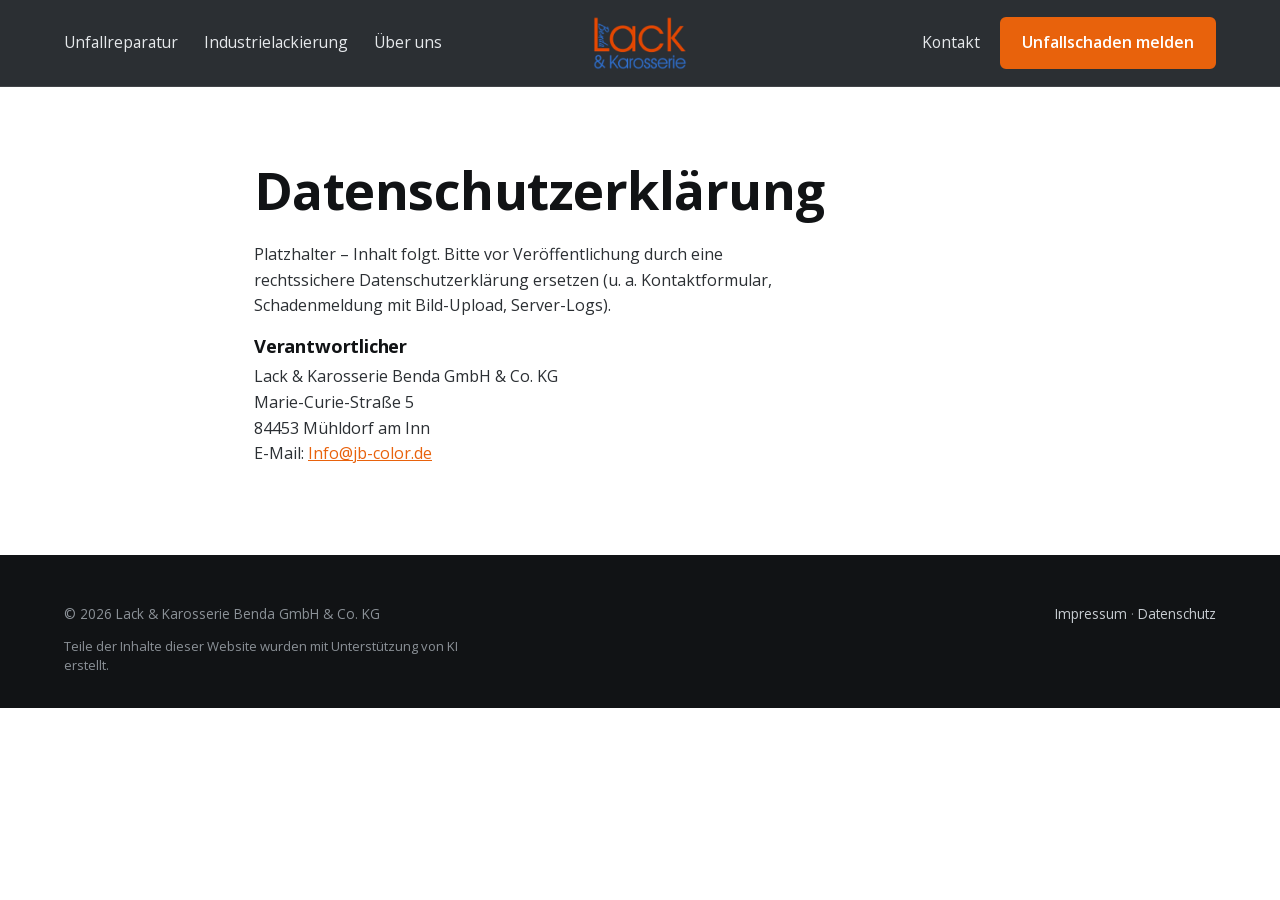
==== commit f4884c28: "Formulare ueber Netlify Forms versenden, Open Sans lokal einbinden Schadenmeldung, Kontakt und Bewer" ====
--- a/datenschutz.html
+++ b/datenschutz.html
@@ -5,11 +5,7 @@
   <meta name="viewport" content="width=device-width, initial-scale=1.0">
   <title>Datenschutzerklärung – Lack & Karosserie Benda GmbH & Co. KG</title>
   <meta name="robots" content="noindex">
-  <link rel="canonical" href="https://www.jb-color.de/datenschutz.html">
-  <link rel="preconnect" href="https://fonts.googleapis.com">
-  <link rel="preconnect" href="https://fonts.gstatic.com" crossorigin>
-  <link href="https://fonts.googleapis.com/css2?family=Open+Sans:wght@400;500;600;700;800&display=swap" rel="stylesheet">
-  <link rel="stylesheet" href="styles.css?v=53">
+  <link rel="stylesheet" href="styles.css?v=45">
 </head>
 <body>
 
@@ -20,24 +16,21 @@
       </button>
       <nav class="nav-left">
         <a href="unfallreparatur.html">Unfallreparatur</a>
-        <a href="fahrzeuglackierung.html">Fahrzeuglackierung</a>
         <a href="industrielackierung.html">Industrielackierung</a>
+        <a href="ueber-uns.html">Über uns</a>
       </nav>
       <a href="index.html" class="header-logo" aria-label="Zur Startseite">
         <img src="assets/img/logo-frei.png" alt="Benda Lack &amp; Karosserie">
       </a>
       <div class="nav-right">
-        <a href="ueber-uns.html" class="nav-link">Über uns</a>
         <a href="unfallreparatur.html#kontakt" class="nav-link">Kontakt</a>
-        <a href="unfallreparatur.html#schaden-selektor" class="btn btn-primary"><span class="nur-mobil">Schaden melden</span><span class="nur-desktop">Unfallschaden melden</span></a>
+        <a href="unfallreparatur.html#schaden-selektor" class="btn btn-primary">Unfallschaden melden</a>
       </div>
     </div>
     <nav class="mobil-menue" id="mobilMenue" aria-label="Hauptmenü">
         <a href="unfallreparatur.html">Unfallreparatur</a>
-        <a href="fahrzeuglackierung.html">Fahrzeuglackierung</a>
         <a href="industrielackierung.html">Industrielackierung</a>
         <a href="ueber-uns.html">Über uns</a>
-        <a href="karriere.html">Karriere</a>
         <a href="unfallreparatur.html#kontakt">Kontakt</a>
     </nav>
   </header>
@@ -65,6 +58,7 @@
         <span>© 2026 Lack &amp; Karosserie Benda GmbH &amp; Co. KG</span>
         <span><a href="impressum.html">Impressum</a> · <a href="datenschutz.html">Datenschutz</a></span>
       </div>
+      <p class="footer-ki">Teile der Inhalte dieser Website wurden mit Unterstützung von KI erstellt.</p>
     </div>
   </footer>
 
--- a/styles.css
+++ b/styles.css
@@ -3,6 +3,26 @@
    Reines HTML + CSS. Design folgt später.
    Farben laut Leitfaden: Weiß, Anthrazit, Schwarz, Akzent Orange.
    ========================================================= */
+
+/* Open Sans lokal (variable Schrift, 400–800), keine Verbindung zu Google */
+@font-face {
+  font-family: "Open Sans";
+  font-style: normal;
+  font-weight: 300 800;
+  font-stretch: 100%;
+  font-display: swap;
+  src: url("assets/fonts/open-sans-latin-ext.woff2") format("woff2");
+  unicode-range: U+0100-02BA, U+02BD-02C5, U+02C7-02CC, U+02CE-02D7, U+02DD-02FF, U+0304, U+0308, U+0329, U+1D00-1DBF, U+1E00-1E9F, U+1EF2-1EFF, U+2020, U+20A0-20AB, U+20AD-20C4, U+2113, U+2C60-2C7F, U+A720-A7FF;
+}
+@font-face {
+  font-family: "Open Sans";
+  font-style: normal;
+  font-weight: 300 800;
+  font-stretch: 100%;
+  font-display: swap;
+  src: url("assets/fonts/open-sans-latin.woff2") format("woff2");
+  unicode-range: U+0000-00FF, U+0131, U+0152-0153, U+02BB-02BC, U+02C6, U+02DA, U+02DC, U+0304, U+0308, U+0329, U+2000-206F, U+20AC, U+2122, U+2191, U+2193, U+2212, U+2215, U+FEFF, U+FFFD;
+}
 
 :root {
   --weiss: #ffffff;
@@ -644,6 +664,13 @@
   flex-wrap: wrap;
   gap: 12px;
 }
+/* KI-Kennzeichnung (EU AI Act) */
+.footer-ki {
+  margin: 12px 0 0;
+  font-size: 0.8125rem;
+  line-height: 1.5;
+  color: #8b9197;
+}
 
 /* ---------- Responsive ---------- */
 @media (max-width: 900px) {
@@ -890,6 +917,17 @@
   background: var(--orange); color: #fff; font-size: 2.1rem;
   display: flex; align-items: center; justify-content: center; margin: 0 auto 22px;
 }
+
+/* Formularversand: Danke-Box und Fehlermeldung */
+.form-danke {
+  text-align: center; max-width: 760px; margin-top: 44px; padding: 34px;
+  background: #fff; border: 1px solid #e8eaec; border-radius: 18px;
+}
+.form-danke h3 { margin: 0 0 8px; }
+.form-danke p { margin: 0; color: var(--grau-text); }
+.form-fehler:empty { display: none; }
+.form-fehler { margin: 4px 0 0; color: #b42318; font-weight: 600; }
+.form-fehler a { color: inherit; }
 
 @media (max-width: 680px) {
   .opt-grid { grid-template-columns: repeat(2, 1fr); }
@@ -1993,506 +2031,3 @@
   .sh-eyebrow { letter-spacing: .07em; }
   .sh-eyebrow::before { width: 18px; }
 }
-
-/* =========================================================
-   STARTSEITE – Fahrzeug/Unfall (ca. 2/3) · Industrie (ca. 1/3)
-   ========================================================= */
-
-/* ---------- Hero ---------- */
-.start-hero {
-  position: relative;
-  padding: 54px 0 60px;
-  background: linear-gradient(180deg, #ffffff 0%, #f7f8f9 55%, #eef0f2 100%);
-  overflow: hidden;
-}
-.start-hero .container { position: relative; z-index: 2; }
-.sthero-grid {
-  display: grid;
-  grid-template-columns: minmax(0, 1.02fr) minmax(0, 1fr);
-  gap: 52px;
-  align-items: center;
-}
-.start-hero h1 {
-  font-size: clamp(1.85rem, 3.4vw, 3rem);
-  line-height: 1.1;
-  margin: 10px 0 16px;
-}
-.start-sub {
-  font-size: clamp(1.05rem, 1.5vw, 1.28rem);
-  font-weight: 700;
-  color: var(--orange);
-  line-height: 1.35;
-  margin: 0 0 16px;
-}
-.start-hero p.start-text {
-  color: var(--grau-text);
-  font-size: 1.05rem;
-  line-height: 1.7;
-  margin: 0 0 24px;
-  max-width: 58ch;
-}
-
-/* Vorher/Nachher-Paar */
-.vn-paar { display: grid; grid-template-columns: 1fr 1fr; gap: 16px; align-items: end; }
-.vn-bild { position: relative; padding-bottom: 20px; }
-.vn-bild img { width: 100%; height: auto; display: block; }
-.vn-tag {
-  position: absolute; bottom: 0; left: 50%; transform: translateX(-50%);
-  padding: 6px 18px; border-radius: 100px; white-space: nowrap;
-  font-size: .82rem; font-weight: 700; letter-spacing: .03em;
-}
-.vn-tag.vorher { background: var(--anthrazit); color: #fff; }
-.vn-tag.nachher { background: var(--orange); color: #fff; }
-
-/* ---------- Intro in zwei Spalten (statt Textwand) ---------- */
-.intro-cols {
-  display: grid; grid-template-columns: repeat(2, minmax(0, 1fr));
-  gap: 40px; margin-top: 6px;
-}
-.intro-col { border-top: 3px solid var(--orange); padding-top: 20px; }
-.intro-col p { margin: 0; color: var(--grau-text); font-size: 1.04rem; line-height: 1.75; }
-
-/* ---------- Leistungsblöcke (2 × 2) ---------- */
-.ls-grid {
-  display: grid; grid-template-columns: repeat(2, minmax(0, 1fr));
-  gap: 22px; margin-top: 42px;
-}
-.ls-card {
-  display: flex; flex-direction: column;
-  background: #fff; border: 1px solid #e8eaec; border-radius: 18px;
-  border-top: 3px solid var(--orange);
-  padding: 30px 30px 26px;
-  box-shadow: 0 12px 32px rgba(17,19,21,.05);
-  transition: transform .28s cubic-bezier(.22,1,.36,1), box-shadow .28s ease;
-}
-.ls-card:hover { transform: translateY(-6px); box-shadow: 0 26px 52px rgba(17,19,21,.12); }
-.ls-ico {
-  width: 54px; height: 54px; border-radius: 14px; flex: none;
-  background: #fff1e8; color: var(--orange);
-  display: flex; align-items: center; justify-content: center; margin-bottom: 18px;
-}
-.ls-ico svg { width: 26px; height: 26px; }
-.ls-card h3 { font-size: 1.2rem; margin: 0 0 10px; }
-.ls-card p { margin: 0 0 20px; color: var(--grau-text); line-height: 1.7; }
-.ls-link {
-  margin-top: auto; align-self: flex-start;
-  display: inline-flex; align-items: center; gap: 9px;
-  font-weight: 600; color: var(--orange); text-decoration: none;
-}
-.ls-link svg { width: 17px; height: 17px; transition: transform .3s ease; }
-.ls-card:hover .ls-link svg { transform: translateX(4px); }
-
-/* ---------- Regionaler Hinweis ---------- */
-.region-band {
-  background: var(--grau-hell);
-  border-top: 1px solid var(--grau-linie);
-  border-bottom: 1px solid var(--grau-linie);
-  padding: 30px 0;
-}
-.region-inner { display: flex; align-items: center; gap: 20px; max-width: 1000px; }
-.region-ico {
-  width: 48px; height: 48px; flex: none; border-radius: 50%;
-  background: #fff; border: 1px solid var(--grau-linie); color: var(--orange);
-  display: flex; align-items: center; justify-content: center;
-}
-.region-ico svg { width: 23px; height: 23px; }
-.region-inner p { margin: 0; color: var(--anthrazit); font-size: 1.02rem; line-height: 1.65; }
-
-/* ---------- Industrie-Block (kompakt, ca. 1/3) ---------- */
-.start-industrie { background: var(--anthrazit); color: #fff; padding: 66px 0; }
-.si-grid {
-  display: grid; grid-template-columns: minmax(0, 1fr) minmax(0, .82fr);
-  gap: 50px; align-items: center;
-}
-.start-industrie h2 { color: #fff; margin: 8px 0 16px; }
-.start-industrie .eyebrow { color: var(--orange); }
-.start-industrie p { color: #c7ccd1; font-size: 1.05rem; line-height: 1.75; margin: 0 0 24px; max-width: 62ch; }
-.start-industrie .btn-secondary { color: #fff; border-color: rgba(255,255,255,.45); }
-.start-industrie .btn-secondary:hover { border-color: #fff; }
-.si-media { border-radius: 18px; overflow: hidden; box-shadow: 0 28px 62px rgba(0,0,0,.38); }
-.si-media img { width: 100%; height: 100%; display: block; object-fit: cover; aspect-ratio: 4 / 3; }
-
-/* =========================================================
-   FAHRZEUGLACKIERUNG
-   ========================================================= */
-.lack-hero {
-  position: relative; overflow: hidden;
-  min-height: 520px; display: flex; align-items: center; padding: 60px 0;
-  background: #16191c url("assets/img/galerie-arbeit-4.jpg") center 40%/cover no-repeat;
-}
-.lack-hero::before {
-  content: ""; position: absolute; inset: 0;
-  background: linear-gradient(90deg, rgba(10,12,14,.82) 0%, rgba(10,12,14,.62) 48%, rgba(10,12,14,.28) 100%);
-}
-.lack-hero .container { position: relative; z-index: 1; }
-.lack-card { max-width: 640px; color: #fff; }
-.lack-card .eyebrow { color: var(--orange); }
-.lack-card h1 { color: #fff; margin: 8px 0 14px; font-size: clamp(1.8rem, 3.3vw, 2.9rem); line-height: 1.12; }
-.lack-card .start-sub { color: #ffb98a; }
-.lack-card p { color: #d7dbdf; font-size: 1.05rem; line-height: 1.72; margin: 0 0 18px; }
-.lack-card .btn-secondary { color: #fff; border-color: rgba(255,255,255,.5); }
-
-/* Leistungsblöcke Lackierung */
-.lack-grid {
-  display: grid; grid-template-columns: repeat(2, minmax(0, 1fr));
-  gap: 22px; margin-top: 42px;
-}
-.lack-card-item {
-  display: flex; flex-direction: column;
-  background: #fff; border: 1px solid #e8eaec; border-radius: 18px; overflow: hidden;
-  box-shadow: 0 12px 32px rgba(17,19,21,.05);
-  transition: transform .28s cubic-bezier(.22,1,.36,1), box-shadow .28s ease;
-}
-.lack-card-item:hover { transform: translateY(-6px); box-shadow: 0 26px 52px rgba(17,19,21,.12); }
-.lack-bild { aspect-ratio: 16 / 9; overflow: hidden; background: var(--grau-hell); }
-.lack-bild img { width: 100%; height: 100%; object-fit: cover; display: block; }
-.lack-text { padding: 26px 28px 28px; border-top: 3px solid var(--orange); }
-.lack-text h2 { font-size: 1.24rem; margin: 0 0 10px; }
-.lack-text p { margin: 0; color: var(--grau-text); line-height: 1.7; }
-
-/* Hervorgehobener Block mit interner Verlinkung */
-.lack-highlight {
-  grid-column: 1 / -1;
-  display: flex; align-items: center; gap: 34px;
-  background: var(--anthrazit); color: #fff;
-  border-radius: 18px; padding: 34px 38px;
-  box-shadow: 0 22px 50px rgba(17,19,21,.2);
-  position: relative; overflow: hidden;
-}
-.lack-highlight::after {
-  content: ""; position: absolute; inset: 0; pointer-events: none;
-  background: radial-gradient(60% 120% at 88% 50%, rgba(232,98,12,.22), transparent 70%);
-}
-.lack-highlight > * { position: relative; z-index: 1; }
-.lack-highlight h2 { color: #fff; font-size: 1.3rem; margin: 0 0 8px; }
-.lack-highlight p { margin: 0; color: #c7ccd1; line-height: 1.7; max-width: 68ch; }
-.lack-hl-text { flex: 1; min-width: 0; }
-.lack-highlight .btn { flex: none; }
-
-/* =========================================================
-   RESPONSIVE – Startseite & Fahrzeuglackierung
-   ========================================================= */
-@media (max-width: 980px) {
-  .sthero-grid { grid-template-columns: 1fr; gap: 34px; }
-  .si-grid { grid-template-columns: 1fr; gap: 30px; }
-  .si-media { order: -1; }
-}
-@media (max-width: 820px) {
-  .ls-grid, .lack-grid { grid-template-columns: 1fr; }
-  .intro-cols { grid-template-columns: 1fr; gap: 26px; }
-  .lack-highlight { flex-direction: column; align-items: flex-start; gap: 22px; }
-}
-@media (max-width: 560px) {
-  /* Mobil: Fahrzeug-/Unfallbereich bewusst großzügiger, Industrie kompakter */
-  .start-hero { padding: 34px 0 42px; }
-  .start-hero h1 { font-size: clamp(1.7rem, 7.4vw, 2.15rem); }
-  .start-hero p.start-text { font-size: 1rem; }
-  .vn-paar { gap: 10px; }
-  .vn-tag { font-size: .72rem; padding: 5px 12px; }
-  .ls-card { padding: 24px 22px 22px; }
-  .region-band { padding: 24px 0; }
-  .region-inner { gap: 14px; align-items: flex-start; }
-  .region-ico { width: 40px; height: 40px; }
-  .region-inner p { font-size: .96rem; }
-  .start-industrie { padding: 44px 0; }
-  .start-industrie p { font-size: .98rem; margin-bottom: 20px; }
-  .lack-hero { min-height: 440px; }
-  .lack-text { padding: 22px 22px 24px; }
-  .lack-highlight { padding: 26px 24px; }
-}
-
-/* =========================================================
-   UNFALLREPARATUR – Einleitung über dem Schaden-Assistenten
-   ========================================================= */
-.unfall-intro { padding: 54px 0 46px; background: var(--weiss); }
-.unfall-intro h1 {
-  font-size: clamp(1.85rem, 3.4vw, 3rem);
-  line-height: 1.1;
-  margin: 10px 0 14px;
-}
-.unfall-intro .start-text {
-  color: var(--grau-text); font-size: 1.06rem; line-height: 1.7;
-  margin: 0 0 30px; max-width: 78ch;
-}
-.unfall-intro .intro-cols { margin-top: 0; }
-
-/* Schritt 1 des Assistenten behält die bisherige Optik, obwohl er jetzt eine h2 ist */
-.hs-head h2.hs-titel {
-  font-size: clamp(1.9rem, 4vw, 3rem);
-  letter-spacing: -.01em;
-  margin-bottom: 12px;
-}
-@media (max-width: 900px) {
-  .hs-head h2.hs-titel { font-size: 1.6rem; }
-}
-@media (max-width: 560px) {
-  .unfall-intro { padding: 34px 0 30px; }
-  .unfall-intro h1 { font-size: clamp(1.7rem, 7.4vw, 2.15rem); }
-  .unfall-intro .start-text { font-size: 1rem; margin-bottom: 24px; }
-}
-
-/* Industrie-Hero: längere H1 braucht mehr Raum, Claim darunter */
-.ind-hero .kar-card { max-width: 640px; }
-.ind-hero .kar-card h1 { font-size: clamp(1.7rem, 2.9vw, 2.5rem); line-height: 1.14; }
-.kar-card .start-sub { color: #ffb98a; margin: 0 0 14px; }
-@media (max-width: 560px) {
-  .ind-hero .kar-card h1 { font-size: clamp(1.55rem, 6.8vw, 1.95rem); }
-}
-
-/* <picture> soll sich wie das Bild selbst verhalten (WebP mit PNG-Rückfall) */
-.vn-bild picture { display: block; }
-
-/* =========================================================
-   ANPASSUNGEN – Footer, Buttons, Hero-Feinschliff
-   ========================================================= */
-
-/* ---------- Footer im gleichen Anthrazit wie Header & Industrie-Block ---------- */
-.site-footer { background: var(--anthrazit); }
-.footer-unten { border-top-color: rgba(255,255,255,.14); color: #9aa0a6; }
-
-/* ---------- Buttons: Farbwechsel beim Überfahren + Glanz-Effekt ---------- */
-.btn {
-  position: relative;
-  overflow: hidden;
-  transition: background-color .28s ease, color .28s ease, border-color .28s ease;
-}
-.btn-primary:hover, .btn-primary:focus-visible {
-  background: #fff; color: var(--orange); border-color: var(--orange);
-}
-.btn-secondary:hover, .btn-secondary:focus-visible {
-  background: var(--orange); color: #fff; border-color: var(--orange);
-}
-/* Sekundär-Buttons auf dunklem Grund: gleicher Wechsel, orange Kontur */
-.kar-card .btn-secondary:hover,
-.lack-card .btn-secondary:hover,
-.start-industrie .btn-secondary:hover {
-  background: var(--orange); color: #fff; border-color: var(--orange);
-}
-
-/* Heller Glanz, der diagonal von oben links nach unten rechts wandert */
-.btn::after {
-  content: "";
-  position: absolute;
-  top: -60%; left: 0;
-  width: 42%; height: 220%;
-  background: linear-gradient(100deg, transparent 0%, rgba(255,255,255,.50) 50%, transparent 100%);
-  transform: translateX(-190%) rotate(18deg);
-  animation: btn-glanz 4s ease-in-out infinite;
-  pointer-events: none;
-}
-.btn-secondary::after {
-  background: linear-gradient(100deg, transparent 0%, rgba(232,98,12,.24) 50%, transparent 100%);
-}
-.kar-card .btn-secondary::after,
-.lack-card .btn-secondary::after,
-.start-industrie .btn-secondary::after {
-  background: linear-gradient(100deg, transparent 0%, rgba(255,255,255,.40) 50%, transparent 100%);
-}
-@keyframes btn-glanz {
-  0%, 5%  { transform: translateX(-190%) rotate(18deg); }
-  29%     { transform: translateX(330%)  rotate(18deg); }
-  100%    { transform: translateX(330%)  rotate(18deg); }
-}
-/* Versetzter Start, damit die Buttons nacheinander aufblitzen */
-.btn-gruppe .btn:nth-child(2)::after { animation-delay: 1s; }
-.btn-gruppe .btn:nth-child(3)::after { animation-delay: 2s; }
-.btn-gruppe .btn:nth-child(4)::after { animation-delay: 3s; }
-.nav-right .btn::after { animation-delay: .5s; }
-
-@media (prefers-reduced-motion: reduce) {
-  .btn::after { animation: none; opacity: 0; }
-}
-
-/* ---------- Startseite: mehr Luft im Hero ---------- */
-.start-hero h1 { margin: 12px 0 24px; }
-.start-sub { margin: 0 0 24px; }
-.start-hero p.start-text { margin: 0 0 30px; }
-
-/* ---------- Zentrierte Abschnitte ---------- */
-.zentriert { text-align: center; }
-.zentriert .eyebrow { justify-content: center; width: auto; }
-.zentriert .eyebrow::after {
-  flex: none; width: 28px; height: 2px;
-  background: var(--orange); border-radius: 2px;
-}
-.zentriert .btn-gruppe { justify-content: center; }
-.zentriert p, .zentriert h2 { margin-left: auto; margin-right: auto; }
-.ind-cta.zentriert { max-width: 860px; margin: 0 auto; }
-.ind-cta.zentriert p { max-width: 74ch; }
-.zentriert .sec-head-left h2 { max-width: none; }
-.zentriert .ind-intro { max-width: 76ch; }
-
-/* ---------- Unfallreparatur: Hero mit Hintergrundbild ---------- */
-.unfall-intro {
-  position: relative; overflow: hidden;
-  min-height: 520px; display: flex; align-items: center;
-  padding: 60px 0;
-  background: #16191c url("assets/img/leistung-instandsetzung.jpg") center 42%/cover no-repeat;
-}
-.unfall-intro::before {
-  content: ""; position: absolute; inset: 0;
-  background: linear-gradient(90deg, rgba(10,12,14,.88) 0%, rgba(10,12,14,.70) 46%, rgba(10,12,14,.34) 100%);
-}
-.unfall-intro .container { position: relative; z-index: 1; }
-.unfall-karte { max-width: 660px; }
-.unfall-intro h1 { color: #fff; margin: 12px 0 24px; }
-.unfall-intro .start-sub { color: #ffb98a; margin: 0 0 24px; }
-.unfall-intro .start-text { color: #d7dbdf; max-width: 60ch; margin: 0; }
-
-/* Die zwei Punkte unter den orangen Strichen: eigener heller Abschnitt */
-.unfall-punkte { padding: 54px 0; background: var(--weiss); }
-
-@media (max-width: 780px) {
-  .unfall-intro { min-height: 0; padding: 42px 0 46px; background-position: 62% center; }
-  .unfall-intro::before {
-    background: linear-gradient(180deg, rgba(10,12,14,.82) 0%, rgba(10,12,14,.88) 100%);
-  }
-  .unfall-punkte { padding: 36px 0; }
-}
-
-/* ---------- Industrie-Hero: Text ohne Kasten, wie bei der Fahrzeuglackierung ---------- */
-@media (min-width: 781px) {
-  .ind-hero .kar-card {
-    background: none; border: 0; box-shadow: none;
-    -webkit-backdrop-filter: none; backdrop-filter: none;
-    padding: 0; max-width: 620px;
-    margin: 0;                 /* linksbündig statt zentriert */
-  }
-  /* Motiv leicht nach rechts, damit der Text auf ruhigerem Grund liegt */
-  .ind-hero { background-position: 62% center; }
-  .ind-hero::before {
-    background: linear-gradient(90deg, rgba(10,12,14,.88) 0%, rgba(10,12,14,.70) 46%, rgba(10,12,14,.34) 78%, rgba(10,12,14,.14) 100%);
-  }
-}
-
-/* Zuschnitt auf die Lackierpistole statt auf das Werkstück */
-.lack-bild img.bild-rechts { object-position: 84% center; }
-
-/* =========================================================
-   NUR MOBIL (≤ 780 px) – Desktop bleibt unverändert
-   ========================================================= */
-@media (max-width: 780px) {
-
-  /* ---------- Kopfzeile: Logo exakt mittig, CTA deutlich kleiner ---------- */
-  .site-header .container.header-3col {
-    display: flex; align-items: center; justify-content: space-between;
-    position: relative; gap: 8px; min-height: 66px;
-  }
-  .header-logo {
-    position: absolute; left: 50%; top: 50%;
-    transform: translate(-50%, -50%);
-    justify-self: auto;
-  }
-  .header-logo img { height: 38px; }
-  .nav-right .btn {
-    font-size: .72rem; font-weight: 700;
-    padding: 7px 11px; border-width: 1.5px; border-radius: 5px;
-  }
-  .nav-right .btn::after { display: none; }
-
-  /* ---------- Kleine, einzeilige Rubrikzeile ---------- */
-  .eyebrow {
-    font-size: .6rem; letter-spacing: .08em; gap: 8px;
-    white-space: nowrap; margin-bottom: 12px;
-  }
-  .eyebrow::before { width: 18px; }
-
-  /* Zentrierte Rubrikzeile bekommt beidseitig einen Strich */
-  .sthero-text .eyebrow,
-  .ueber-hero .eyebrow,
-  section#leistungen:not(.leistungen-sec) .sec-head-left .eyebrow { justify-content: center; width: auto; }
-  .sthero-text .eyebrow::after,
-  .ueber-hero .eyebrow::after,
-  section#leistungen:not(.leistungen-sec) .sec-head-left .eyebrow::after {
-    flex: none; width: 18px; height: 2px;
-    background: var(--orange); border-radius: 2px;
-  }
-
-  /* ---------- Textkürzung auf dem Handy ---------- */
-  .nur-desktop { display: none; }
-
-  /* ---------- Startseite: Hero mittig ---------- */
-  .sthero-text { text-align: center; }
-  .sthero-text .btn-gruppe { justify-content: center; }
-  .start-hero p.start-text { margin-left: auto; margin-right: auto; }
-
-  /* ---------- Startseite: Leistungskopf mittig, Kästen kompakter ---------- */
-  section#leistungen:not(.leistungen-sec) .sec-head-left { text-align: center; }
-  section#leistungen:not(.leistungen-sec) .sec-head-left h2 { max-width: none; }
-  section#leistungen:not(.leistungen-sec) .sec-head-left .lead { margin-left: auto; margin-right: auto; }
-  .ls-grid { gap: 14px; margin-top: 28px; }
-  .ls-card { padding: 20px 18px 18px; border-radius: 14px; }
-  .ls-ico { width: 42px; height: 42px; border-radius: 11px; margin-bottom: 12px; }
-  .ls-ico svg { width: 21px; height: 21px; }
-  .ls-card h3 { font-size: 1.05rem; margin-bottom: 8px; }
-  .ls-card p { font-size: .93rem; line-height: 1.6; margin-bottom: 14px; }
-  .ls-link { font-size: .93rem; }
-
-  /* ---------- Unfallreparatur: kompakterer Hero, mehr Bild sichtbar ---------- */
-  .unfall-intro { min-height: 0; padding: 34px 0 38px; }
-  .unfall-intro h1 { font-size: clamp(1.5rem, 6.4vw, 1.9rem); margin: 6px 0 12px; }
-  .unfall-intro .start-sub { font-size: .96rem; margin: 0 0 12px; }
-  .unfall-intro .start-text { font-size: .94rem; line-height: 1.6; }
-
-  /* ---------- Fahrzeuglackierung: kompakterer Hero ---------- */
-  .lack-hero { min-height: 0; padding: 40px 0 44px; }
-  .lack-card h1 { font-size: clamp(1.45rem, 6.2vw, 1.85rem); margin: 6px 0 12px; }
-  .lack-card .start-sub { font-size: .94rem; margin: 0 0 12px; }
-  .lack-card p { font-size: .94rem; line-height: 1.6; margin-bottom: 16px; }
-
-  /* ---------- Über uns: Einleitung mittig ---------- */
-  .ueber-hero .container { text-align: center; }
-  .ueber-hero .lead { margin-left: auto; margin-right: auto; }
-
-  /* ---------- Leistungsliste: Kasten erscheint direkt an der Leistung ---------- */
-  .lst-layout { grid-template-columns: 1fr; gap: 16px; margin-top: 28px; }
-  .lst-panel.active { min-height: 0; margin: 6px 0 10px; }
-  .lst-detail { min-height: 0; }
-}
-
-/* ---------- Industrielackierung: Bild als Hintergrund hinter dem Text ---------- */
-@media (max-width: 780px) {
-  .ind-hero {
-    display: flex; align-items: center;
-    min-height: 470px;
-    padding: 44px 0 48px;
-    background: #16191c url("assets/img/industrie-hero-mobil.jpg") center center/cover no-repeat;
-  }
-  .ind-hero::before {
-    display: block;
-    background: linear-gradient(180deg, rgba(10,12,14,.66) 0%, rgba(10,12,14,.80) 55%, rgba(10,12,14,.90) 100%);
-  }
-  .ind-hero .container { padding: 0 var(--abstand); max-width: var(--max-breite); }
-  .ind-hero .container::before { display: none; }
-  .ind-hero .kar-card {
-    background: none; border: 0; box-shadow: none;
-    -webkit-backdrop-filter: none; backdrop-filter: none;
-    padding: 0; margin: 0; max-width: none; width: auto;
-    border-radius: 0; text-align: left;
-  }
-  .ind-hero .kar-card h1 { font-size: clamp(1.45rem, 6.2vw, 1.85rem); margin: 6px 0 12px; }
-  .ind-hero .kar-card .start-sub { font-size: .94rem; margin: 0 0 12px; }
-  .ind-hero .kar-card .lead { font-size: .94rem; line-height: 1.6; }
-}
-
-/* Kurzfassung des Kopfzeilen-CTA nur auf dem Handy */
-.nur-mobil { display: none; }
-@media (max-width: 780px) { .nur-mobil { display: inline; } }
-
-/* Feinschliff Mobil: kompakterer Kopf-Button, hellere Bildüberlagerung */
-@media (max-width: 780px) {
-  .nav-right .btn { font-size: .67rem; padding: 6px 10px; }
-
-  /* Unfallreparatur: mehr vom Hintergrundbild sichtbar */
-  .unfall-intro::before {
-    background: linear-gradient(180deg, rgba(10,12,14,.55) 0%, rgba(10,12,14,.72) 60%, rgba(10,12,14,.84) 100%);
-  }
-  /* Fahrzeuglackierung: senkrechter Verlauf statt des waagerechten vom Desktop */
-  .lack-hero::before {
-    background: linear-gradient(180deg, rgba(10,12,14,.58) 0%, rgba(10,12,14,.74) 60%, rgba(10,12,14,.86) 100%);
-  }
-  /* Industrielackierung: etwas heller */
-  .ind-hero::before {
-    background: linear-gradient(180deg, rgba(10,12,14,.52) 0%, rgba(10,12,14,.70) 58%, rgba(10,12,14,.84) 100%);
-  }
-}
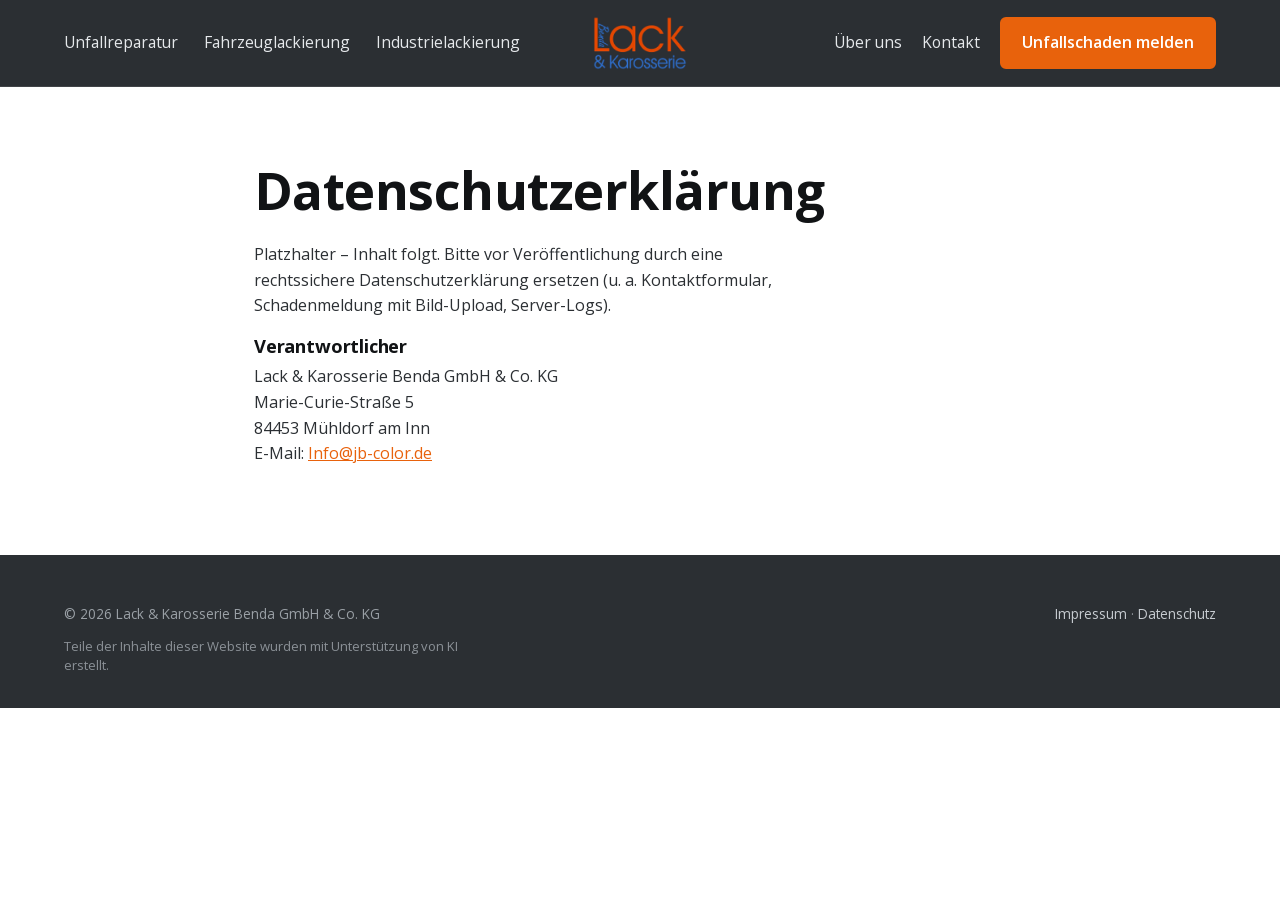
==== commit e4d2dbe1: "Janniks Stand vom 09.09. (live) zusammengefuehrt, Formulare und lokale Schrift darauf Live lief de17" ====
--- a/datenschutz.html
+++ b/datenschutz.html
@@ -5,7 +5,8 @@
   <meta name="viewport" content="width=device-width, initial-scale=1.0">
   <title>Datenschutzerklärung – Lack & Karosserie Benda GmbH & Co. KG</title>
   <meta name="robots" content="noindex">
-  <link rel="stylesheet" href="styles.css?v=45">
+  <link rel="canonical" href="https://www.jb-color.de/datenschutz.html">
+  <link rel="stylesheet" href="styles.css?v=54">
 </head>
 <body>
 
@@ -16,21 +17,24 @@
       </button>
       <nav class="nav-left">
         <a href="unfallreparatur.html">Unfallreparatur</a>
+        <a href="fahrzeuglackierung.html">Fahrzeuglackierung</a>
         <a href="industrielackierung.html">Industrielackierung</a>
-        <a href="ueber-uns.html">Über uns</a>
       </nav>
       <a href="index.html" class="header-logo" aria-label="Zur Startseite">
         <img src="assets/img/logo-frei.png" alt="Benda Lack &amp; Karosserie">
       </a>
       <div class="nav-right">
+        <a href="ueber-uns.html" class="nav-link">Über uns</a>
         <a href="unfallreparatur.html#kontakt" class="nav-link">Kontakt</a>
-        <a href="unfallreparatur.html#schaden-selektor" class="btn btn-primary">Unfallschaden melden</a>
+        <a href="unfallreparatur.html#schaden-selektor" class="btn btn-primary"><span class="nur-mobil">Schaden melden</span><span class="nur-desktop">Unfallschaden melden</span></a>
       </div>
     </div>
     <nav class="mobil-menue" id="mobilMenue" aria-label="Hauptmenü">
         <a href="unfallreparatur.html">Unfallreparatur</a>
+        <a href="fahrzeuglackierung.html">Fahrzeuglackierung</a>
         <a href="industrielackierung.html">Industrielackierung</a>
         <a href="ueber-uns.html">Über uns</a>
+        <a href="karriere.html">Karriere</a>
         <a href="unfallreparatur.html#kontakt">Kontakt</a>
     </nav>
   </header>
--- a/styles.css
+++ b/styles.css
@@ -2031,3 +2031,506 @@
   .sh-eyebrow { letter-spacing: .07em; }
   .sh-eyebrow::before { width: 18px; }
 }
+
+/* =========================================================
+   STARTSEITE – Fahrzeug/Unfall (ca. 2/3) · Industrie (ca. 1/3)
+   ========================================================= */
+
+/* ---------- Hero ---------- */
+.start-hero {
+  position: relative;
+  padding: 54px 0 60px;
+  background: linear-gradient(180deg, #ffffff 0%, #f7f8f9 55%, #eef0f2 100%);
+  overflow: hidden;
+}
+.start-hero .container { position: relative; z-index: 2; }
+.sthero-grid {
+  display: grid;
+  grid-template-columns: minmax(0, 1.02fr) minmax(0, 1fr);
+  gap: 52px;
+  align-items: center;
+}
+.start-hero h1 {
+  font-size: clamp(1.85rem, 3.4vw, 3rem);
+  line-height: 1.1;
+  margin: 10px 0 16px;
+}
+.start-sub {
+  font-size: clamp(1.05rem, 1.5vw, 1.28rem);
+  font-weight: 700;
+  color: var(--orange);
+  line-height: 1.35;
+  margin: 0 0 16px;
+}
+.start-hero p.start-text {
+  color: var(--grau-text);
+  font-size: 1.05rem;
+  line-height: 1.7;
+  margin: 0 0 24px;
+  max-width: 58ch;
+}
+
+/* Vorher/Nachher-Paar */
+.vn-paar { display: grid; grid-template-columns: 1fr 1fr; gap: 16px; align-items: end; }
+.vn-bild { position: relative; padding-bottom: 20px; }
+.vn-bild img { width: 100%; height: auto; display: block; }
+.vn-tag {
+  position: absolute; bottom: 0; left: 50%; transform: translateX(-50%);
+  padding: 6px 18px; border-radius: 100px; white-space: nowrap;
+  font-size: .82rem; font-weight: 700; letter-spacing: .03em;
+}
+.vn-tag.vorher { background: var(--anthrazit); color: #fff; }
+.vn-tag.nachher { background: var(--orange); color: #fff; }
+
+/* ---------- Intro in zwei Spalten (statt Textwand) ---------- */
+.intro-cols {
+  display: grid; grid-template-columns: repeat(2, minmax(0, 1fr));
+  gap: 40px; margin-top: 6px;
+}
+.intro-col { border-top: 3px solid var(--orange); padding-top: 20px; }
+.intro-col p { margin: 0; color: var(--grau-text); font-size: 1.04rem; line-height: 1.75; }
+
+/* ---------- Leistungsblöcke (2 × 2) ---------- */
+.ls-grid {
+  display: grid; grid-template-columns: repeat(2, minmax(0, 1fr));
+  gap: 22px; margin-top: 42px;
+}
+.ls-card {
+  display: flex; flex-direction: column;
+  background: #fff; border: 1px solid #e8eaec; border-radius: 18px;
+  border-top: 3px solid var(--orange);
+  padding: 30px 30px 26px;
+  box-shadow: 0 12px 32px rgba(17,19,21,.05);
+  transition: transform .28s cubic-bezier(.22,1,.36,1), box-shadow .28s ease;
+}
+.ls-card:hover { transform: translateY(-6px); box-shadow: 0 26px 52px rgba(17,19,21,.12); }
+.ls-ico {
+  width: 54px; height: 54px; border-radius: 14px; flex: none;
+  background: #fff1e8; color: var(--orange);
+  display: flex; align-items: center; justify-content: center; margin-bottom: 18px;
+}
+.ls-ico svg { width: 26px; height: 26px; }
+.ls-card h3 { font-size: 1.2rem; margin: 0 0 10px; }
+.ls-card p { margin: 0 0 20px; color: var(--grau-text); line-height: 1.7; }
+.ls-link {
+  margin-top: auto; align-self: flex-start;
+  display: inline-flex; align-items: center; gap: 9px;
+  font-weight: 600; color: var(--orange); text-decoration: none;
+}
+.ls-link svg { width: 17px; height: 17px; transition: transform .3s ease; }
+.ls-card:hover .ls-link svg { transform: translateX(4px); }
+
+/* ---------- Regionaler Hinweis ---------- */
+.region-band {
+  background: var(--grau-hell);
+  border-top: 1px solid var(--grau-linie);
+  border-bottom: 1px solid var(--grau-linie);
+  padding: 30px 0;
+}
+.region-inner { display: flex; align-items: center; gap: 20px; max-width: 1000px; }
+.region-ico {
+  width: 48px; height: 48px; flex: none; border-radius: 50%;
+  background: #fff; border: 1px solid var(--grau-linie); color: var(--orange);
+  display: flex; align-items: center; justify-content: center;
+}
+.region-ico svg { width: 23px; height: 23px; }
+.region-inner p { margin: 0; color: var(--anthrazit); font-size: 1.02rem; line-height: 1.65; }
+
+/* ---------- Industrie-Block (kompakt, ca. 1/3) ---------- */
+.start-industrie { background: var(--anthrazit); color: #fff; padding: 66px 0; }
+.si-grid {
+  display: grid; grid-template-columns: minmax(0, 1fr) minmax(0, .82fr);
+  gap: 50px; align-items: center;
+}
+.start-industrie h2 { color: #fff; margin: 8px 0 16px; }
+.start-industrie .eyebrow { color: var(--orange); }
+.start-industrie p { color: #c7ccd1; font-size: 1.05rem; line-height: 1.75; margin: 0 0 24px; max-width: 62ch; }
+.start-industrie .btn-secondary { color: #fff; border-color: rgba(255,255,255,.45); }
+.start-industrie .btn-secondary:hover { border-color: #fff; }
+.si-media { border-radius: 18px; overflow: hidden; box-shadow: 0 28px 62px rgba(0,0,0,.38); }
+.si-media img { width: 100%; height: 100%; display: block; object-fit: cover; aspect-ratio: 4 / 3; }
+
+/* =========================================================
+   FAHRZEUGLACKIERUNG
+   ========================================================= */
+.lack-hero {
+  position: relative; overflow: hidden;
+  min-height: 520px; display: flex; align-items: center; padding: 60px 0;
+  background: #16191c url("assets/img/galerie-arbeit-4.jpg") center 40%/cover no-repeat;
+}
+.lack-hero::before {
+  content: ""; position: absolute; inset: 0;
+  background: linear-gradient(90deg, rgba(10,12,14,.82) 0%, rgba(10,12,14,.62) 48%, rgba(10,12,14,.28) 100%);
+}
+.lack-hero .container { position: relative; z-index: 1; }
+.lack-card { max-width: 640px; color: #fff; }
+.lack-card .eyebrow { color: var(--orange); }
+.lack-card h1 { color: #fff; margin: 8px 0 14px; font-size: clamp(1.8rem, 3.3vw, 2.9rem); line-height: 1.12; }
+.lack-card .start-sub { color: #ffb98a; }
+.lack-card p { color: #d7dbdf; font-size: 1.05rem; line-height: 1.72; margin: 0 0 18px; }
+.lack-card .btn-secondary { color: #fff; border-color: rgba(255,255,255,.5); }
+
+/* Leistungsblöcke Lackierung */
+.lack-grid {
+  display: grid; grid-template-columns: repeat(2, minmax(0, 1fr));
+  gap: 22px; margin-top: 42px;
+}
+.lack-card-item {
+  display: flex; flex-direction: column;
+  background: #fff; border: 1px solid #e8eaec; border-radius: 18px; overflow: hidden;
+  box-shadow: 0 12px 32px rgba(17,19,21,.05);
+  transition: transform .28s cubic-bezier(.22,1,.36,1), box-shadow .28s ease;
+}
+.lack-card-item:hover { transform: translateY(-6px); box-shadow: 0 26px 52px rgba(17,19,21,.12); }
+.lack-bild { aspect-ratio: 16 / 9; overflow: hidden; background: var(--grau-hell); }
+.lack-bild img { width: 100%; height: 100%; object-fit: cover; display: block; }
+.lack-text { padding: 26px 28px 28px; border-top: 3px solid var(--orange); }
+.lack-text h2 { font-size: 1.24rem; margin: 0 0 10px; }
+.lack-text p { margin: 0; color: var(--grau-text); line-height: 1.7; }
+
+/* Hervorgehobener Block mit interner Verlinkung */
+.lack-highlight {
+  grid-column: 1 / -1;
+  display: flex; align-items: center; gap: 34px;
+  background: var(--anthrazit); color: #fff;
+  border-radius: 18px; padding: 34px 38px;
+  box-shadow: 0 22px 50px rgba(17,19,21,.2);
+  position: relative; overflow: hidden;
+}
+.lack-highlight::after {
+  content: ""; position: absolute; inset: 0; pointer-events: none;
+  background: radial-gradient(60% 120% at 88% 50%, rgba(232,98,12,.22), transparent 70%);
+}
+.lack-highlight > * { position: relative; z-index: 1; }
+.lack-highlight h2 { color: #fff; font-size: 1.3rem; margin: 0 0 8px; }
+.lack-highlight p { margin: 0; color: #c7ccd1; line-height: 1.7; max-width: 68ch; }
+.lack-hl-text { flex: 1; min-width: 0; }
+.lack-highlight .btn { flex: none; }
+
+/* =========================================================
+   RESPONSIVE – Startseite & Fahrzeuglackierung
+   ========================================================= */
+@media (max-width: 980px) {
+  .sthero-grid { grid-template-columns: 1fr; gap: 34px; }
+  .si-grid { grid-template-columns: 1fr; gap: 30px; }
+  .si-media { order: -1; }
+}
+@media (max-width: 820px) {
+  .ls-grid, .lack-grid { grid-template-columns: 1fr; }
+  .intro-cols { grid-template-columns: 1fr; gap: 26px; }
+  .lack-highlight { flex-direction: column; align-items: flex-start; gap: 22px; }
+}
+@media (max-width: 560px) {
+  /* Mobil: Fahrzeug-/Unfallbereich bewusst großzügiger, Industrie kompakter */
+  .start-hero { padding: 34px 0 42px; }
+  .start-hero h1 { font-size: clamp(1.7rem, 7.4vw, 2.15rem); }
+  .start-hero p.start-text { font-size: 1rem; }
+  .vn-paar { gap: 10px; }
+  .vn-tag { font-size: .72rem; padding: 5px 12px; }
+  .ls-card { padding: 24px 22px 22px; }
+  .region-band { padding: 24px 0; }
+  .region-inner { gap: 14px; align-items: flex-start; }
+  .region-ico { width: 40px; height: 40px; }
+  .region-inner p { font-size: .96rem; }
+  .start-industrie { padding: 44px 0; }
+  .start-industrie p { font-size: .98rem; margin-bottom: 20px; }
+  .lack-hero { min-height: 440px; }
+  .lack-text { padding: 22px 22px 24px; }
+  .lack-highlight { padding: 26px 24px; }
+}
+
+/* =========================================================
+   UNFALLREPARATUR – Einleitung über dem Schaden-Assistenten
+   ========================================================= */
+.unfall-intro { padding: 54px 0 46px; background: var(--weiss); }
+.unfall-intro h1 {
+  font-size: clamp(1.85rem, 3.4vw, 3rem);
+  line-height: 1.1;
+  margin: 10px 0 14px;
+}
+.unfall-intro .start-text {
+  color: var(--grau-text); font-size: 1.06rem; line-height: 1.7;
+  margin: 0 0 30px; max-width: 78ch;
+}
+.unfall-intro .intro-cols { margin-top: 0; }
+
+/* Schritt 1 des Assistenten behält die bisherige Optik, obwohl er jetzt eine h2 ist */
+.hs-head h2.hs-titel {
+  font-size: clamp(1.9rem, 4vw, 3rem);
+  letter-spacing: -.01em;
+  margin-bottom: 12px;
+}
+@media (max-width: 900px) {
+  .hs-head h2.hs-titel { font-size: 1.6rem; }
+}
+@media (max-width: 560px) {
+  .unfall-intro { padding: 34px 0 30px; }
+  .unfall-intro h1 { font-size: clamp(1.7rem, 7.4vw, 2.15rem); }
+  .unfall-intro .start-text { font-size: 1rem; margin-bottom: 24px; }
+}
+
+/* Industrie-Hero: längere H1 braucht mehr Raum, Claim darunter */
+.ind-hero .kar-card { max-width: 640px; }
+.ind-hero .kar-card h1 { font-size: clamp(1.7rem, 2.9vw, 2.5rem); line-height: 1.14; }
+.kar-card .start-sub { color: #ffb98a; margin: 0 0 14px; }
+@media (max-width: 560px) {
+  .ind-hero .kar-card h1 { font-size: clamp(1.55rem, 6.8vw, 1.95rem); }
+}
+
+/* <picture> soll sich wie das Bild selbst verhalten (WebP mit PNG-Rückfall) */
+.vn-bild picture { display: block; }
+
+/* =========================================================
+   ANPASSUNGEN – Footer, Buttons, Hero-Feinschliff
+   ========================================================= */
+
+/* ---------- Footer im gleichen Anthrazit wie Header & Industrie-Block ---------- */
+.site-footer { background: var(--anthrazit); }
+.footer-unten { border-top-color: rgba(255,255,255,.14); color: #9aa0a6; }
+
+/* ---------- Buttons: Farbwechsel beim Überfahren + Glanz-Effekt ---------- */
+.btn {
+  position: relative;
+  overflow: hidden;
+  transition: background-color .28s ease, color .28s ease, border-color .28s ease;
+}
+.btn-primary:hover, .btn-primary:focus-visible {
+  background: #fff; color: var(--orange); border-color: var(--orange);
+}
+.btn-secondary:hover, .btn-secondary:focus-visible {
+  background: var(--orange); color: #fff; border-color: var(--orange);
+}
+/* Sekundär-Buttons auf dunklem Grund: gleicher Wechsel, orange Kontur */
+.kar-card .btn-secondary:hover,
+.lack-card .btn-secondary:hover,
+.start-industrie .btn-secondary:hover {
+  background: var(--orange); color: #fff; border-color: var(--orange);
+}
+
+/* Heller Glanz, der diagonal von oben links nach unten rechts wandert */
+.btn::after {
+  content: "";
+  position: absolute;
+  top: -60%; left: 0;
+  width: 42%; height: 220%;
+  background: linear-gradient(100deg, transparent 0%, rgba(255,255,255,.50) 50%, transparent 100%);
+  transform: translateX(-190%) rotate(18deg);
+  animation: btn-glanz 4s ease-in-out infinite;
+  pointer-events: none;
+}
+.btn-secondary::after {
+  background: linear-gradient(100deg, transparent 0%, rgba(232,98,12,.24) 50%, transparent 100%);
+}
+.kar-card .btn-secondary::after,
+.lack-card .btn-secondary::after,
+.start-industrie .btn-secondary::after {
+  background: linear-gradient(100deg, transparent 0%, rgba(255,255,255,.40) 50%, transparent 100%);
+}
+@keyframes btn-glanz {
+  0%, 5%  { transform: translateX(-190%) rotate(18deg); }
+  29%     { transform: translateX(330%)  rotate(18deg); }
+  100%    { transform: translateX(330%)  rotate(18deg); }
+}
+/* Versetzter Start, damit die Buttons nacheinander aufblitzen */
+.btn-gruppe .btn:nth-child(2)::after { animation-delay: 1s; }
+.btn-gruppe .btn:nth-child(3)::after { animation-delay: 2s; }
+.btn-gruppe .btn:nth-child(4)::after { animation-delay: 3s; }
+.nav-right .btn::after { animation-delay: .5s; }
+
+@media (prefers-reduced-motion: reduce) {
+  .btn::after { animation: none; opacity: 0; }
+}
+
+/* ---------- Startseite: mehr Luft im Hero ---------- */
+.start-hero h1 { margin: 12px 0 24px; }
+.start-sub { margin: 0 0 24px; }
+.start-hero p.start-text { margin: 0 0 30px; }
+
+/* ---------- Zentrierte Abschnitte ---------- */
+.zentriert { text-align: center; }
+.zentriert .eyebrow { justify-content: center; width: auto; }
+.zentriert .eyebrow::after {
+  flex: none; width: 28px; height: 2px;
+  background: var(--orange); border-radius: 2px;
+}
+.zentriert .btn-gruppe { justify-content: center; }
+.zentriert p, .zentriert h2 { margin-left: auto; margin-right: auto; }
+.ind-cta.zentriert { max-width: 860px; margin: 0 auto; }
+.ind-cta.zentriert p { max-width: 74ch; }
+.zentriert .sec-head-left h2 { max-width: none; }
+.zentriert .ind-intro { max-width: 76ch; }
+
+/* ---------- Unfallreparatur: Hero mit Hintergrundbild ---------- */
+.unfall-intro {
+  position: relative; overflow: hidden;
+  min-height: 520px; display: flex; align-items: center;
+  padding: 60px 0;
+  background: #16191c url("assets/img/leistung-instandsetzung.jpg") center 42%/cover no-repeat;
+}
+.unfall-intro::before {
+  content: ""; position: absolute; inset: 0;
+  background: linear-gradient(90deg, rgba(10,12,14,.88) 0%, rgba(10,12,14,.70) 46%, rgba(10,12,14,.34) 100%);
+}
+.unfall-intro .container { position: relative; z-index: 1; }
+.unfall-karte { max-width: 660px; }
+.unfall-intro h1 { color: #fff; margin: 12px 0 24px; }
+.unfall-intro .start-sub { color: #ffb98a; margin: 0 0 24px; }
+.unfall-intro .start-text { color: #d7dbdf; max-width: 60ch; margin: 0; }
+
+/* Die zwei Punkte unter den orangen Strichen: eigener heller Abschnitt */
+.unfall-punkte { padding: 54px 0; background: var(--weiss); }
+
+@media (max-width: 780px) {
+  .unfall-intro { min-height: 0; padding: 42px 0 46px; background-position: 62% center; }
+  .unfall-intro::before {
+    background: linear-gradient(180deg, rgba(10,12,14,.82) 0%, rgba(10,12,14,.88) 100%);
+  }
+  .unfall-punkte { padding: 36px 0; }
+}
+
+/* ---------- Industrie-Hero: Text ohne Kasten, wie bei der Fahrzeuglackierung ---------- */
+@media (min-width: 781px) {
+  .ind-hero .kar-card {
+    background: none; border: 0; box-shadow: none;
+    -webkit-backdrop-filter: none; backdrop-filter: none;
+    padding: 0; max-width: 620px;
+    margin: 0;                 /* linksbündig statt zentriert */
+  }
+  /* Motiv leicht nach rechts, damit der Text auf ruhigerem Grund liegt */
+  .ind-hero { background-position: 62% center; }
+  .ind-hero::before {
+    background: linear-gradient(90deg, rgba(10,12,14,.88) 0%, rgba(10,12,14,.70) 46%, rgba(10,12,14,.34) 78%, rgba(10,12,14,.14) 100%);
+  }
+}
+
+/* Zuschnitt auf die Lackierpistole statt auf das Werkstück */
+.lack-bild img.bild-rechts { object-position: 84% center; }
+
+/* =========================================================
+   NUR MOBIL (≤ 780 px) – Desktop bleibt unverändert
+   ========================================================= */
+@media (max-width: 780px) {
+
+  /* ---------- Kopfzeile: Logo exakt mittig, CTA deutlich kleiner ---------- */
+  .site-header .container.header-3col {
+    display: flex; align-items: center; justify-content: space-between;
+    position: relative; gap: 8px; min-height: 66px;
+  }
+  .header-logo {
+    position: absolute; left: 50%; top: 50%;
+    transform: translate(-50%, -50%);
+    justify-self: auto;
+  }
+  .header-logo img { height: 38px; }
+  .nav-right .btn {
+    font-size: .72rem; font-weight: 700;
+    padding: 7px 11px; border-width: 1.5px; border-radius: 5px;
+  }
+  .nav-right .btn::after { display: none; }
+
+  /* ---------- Kleine, einzeilige Rubrikzeile ---------- */
+  .eyebrow {
+    font-size: .6rem; letter-spacing: .08em; gap: 8px;
+    white-space: nowrap; margin-bottom: 12px;
+  }
+  .eyebrow::before { width: 18px; }
+
+  /* Zentrierte Rubrikzeile bekommt beidseitig einen Strich */
+  .sthero-text .eyebrow,
+  .ueber-hero .eyebrow,
+  section#leistungen:not(.leistungen-sec) .sec-head-left .eyebrow { justify-content: center; width: auto; }
+  .sthero-text .eyebrow::after,
+  .ueber-hero .eyebrow::after,
+  section#leistungen:not(.leistungen-sec) .sec-head-left .eyebrow::after {
+    flex: none; width: 18px; height: 2px;
+    background: var(--orange); border-radius: 2px;
+  }
+
+  /* ---------- Textkürzung auf dem Handy ---------- */
+  .nur-desktop { display: none; }
+
+  /* ---------- Startseite: Hero mittig ---------- */
+  .sthero-text { text-align: center; }
+  .sthero-text .btn-gruppe { justify-content: center; }
+  .start-hero p.start-text { margin-left: auto; margin-right: auto; }
+
+  /* ---------- Startseite: Leistungskopf mittig, Kästen kompakter ---------- */
+  section#leistungen:not(.leistungen-sec) .sec-head-left { text-align: center; }
+  section#leistungen:not(.leistungen-sec) .sec-head-left h2 { max-width: none; }
+  section#leistungen:not(.leistungen-sec) .sec-head-left .lead { margin-left: auto; margin-right: auto; }
+  .ls-grid { gap: 14px; margin-top: 28px; }
+  .ls-card { padding: 20px 18px 18px; border-radius: 14px; }
+  .ls-ico { width: 42px; height: 42px; border-radius: 11px; margin-bottom: 12px; }
+  .ls-ico svg { width: 21px; height: 21px; }
+  .ls-card h3 { font-size: 1.05rem; margin-bottom: 8px; }
+  .ls-card p { font-size: .93rem; line-height: 1.6; margin-bottom: 14px; }
+  .ls-link { font-size: .93rem; }
+
+  /* ---------- Unfallreparatur: kompakterer Hero, mehr Bild sichtbar ---------- */
+  .unfall-intro { min-height: 0; padding: 34px 0 38px; }
+  .unfall-intro h1 { font-size: clamp(1.5rem, 6.4vw, 1.9rem); margin: 6px 0 12px; }
+  .unfall-intro .start-sub { font-size: .96rem; margin: 0 0 12px; }
+  .unfall-intro .start-text { font-size: .94rem; line-height: 1.6; }
+
+  /* ---------- Fahrzeuglackierung: kompakterer Hero ---------- */
+  .lack-hero { min-height: 0; padding: 40px 0 44px; }
+  .lack-card h1 { font-size: clamp(1.45rem, 6.2vw, 1.85rem); margin: 6px 0 12px; }
+  .lack-card .start-sub { font-size: .94rem; margin: 0 0 12px; }
+  .lack-card p { font-size: .94rem; line-height: 1.6; margin-bottom: 16px; }
+
+  /* ---------- Über uns: Einleitung mittig ---------- */
+  .ueber-hero .container { text-align: center; }
+  .ueber-hero .lead { margin-left: auto; margin-right: auto; }
+
+  /* ---------- Leistungsliste: Kasten erscheint direkt an der Leistung ---------- */
+  .lst-layout { grid-template-columns: 1fr; gap: 16px; margin-top: 28px; }
+  .lst-panel.active { min-height: 0; margin: 6px 0 10px; }
+  .lst-detail { min-height: 0; }
+}
+
+/* ---------- Industrielackierung: Bild als Hintergrund hinter dem Text ---------- */
+@media (max-width: 780px) {
+  .ind-hero {
+    display: flex; align-items: center;
+    min-height: 470px;
+    padding: 44px 0 48px;
+    background: #16191c url("assets/img/industrie-hero-mobil.jpg") center center/cover no-repeat;
+  }
+  .ind-hero::before {
+    display: block;
+    background: linear-gradient(180deg, rgba(10,12,14,.66) 0%, rgba(10,12,14,.80) 55%, rgba(10,12,14,.90) 100%);
+  }
+  .ind-hero .container { padding: 0 var(--abstand); max-width: var(--max-breite); }
+  .ind-hero .container::before { display: none; }
+  .ind-hero .kar-card {
+    background: none; border: 0; box-shadow: none;
+    -webkit-backdrop-filter: none; backdrop-filter: none;
+    padding: 0; margin: 0; max-width: none; width: auto;
+    border-radius: 0; text-align: left;
+  }
+  .ind-hero .kar-card h1 { font-size: clamp(1.45rem, 6.2vw, 1.85rem); margin: 6px 0 12px; }
+  .ind-hero .kar-card .start-sub { font-size: .94rem; margin: 0 0 12px; }
+  .ind-hero .kar-card .lead { font-size: .94rem; line-height: 1.6; }
+}
+
+/* Kurzfassung des Kopfzeilen-CTA nur auf dem Handy */
+.nur-mobil { display: none; }
+@media (max-width: 780px) { .nur-mobil { display: inline; } }
+
+/* Feinschliff Mobil: kompakterer Kopf-Button, hellere Bildüberlagerung */
+@media (max-width: 780px) {
+  .nav-right .btn { font-size: .67rem; padding: 6px 10px; }
+
+  /* Unfallreparatur: mehr vom Hintergrundbild sichtbar */
+  .unfall-intro::before {
+    background: linear-gradient(180deg, rgba(10,12,14,.55) 0%, rgba(10,12,14,.72) 60%, rgba(10,12,14,.84) 100%);
+  }
+  /* Fahrzeuglackierung: senkrechter Verlauf statt des waagerechten vom Desktop */
+  .lack-hero::before {
+    background: linear-gradient(180deg, rgba(10,12,14,.58) 0%, rgba(10,12,14,.74) 60%, rgba(10,12,14,.86) 100%);
+  }
+  /* Industrielackierung: etwas heller */
+  .ind-hero::before {
+    background: linear-gradient(180deg, rgba(10,12,14,.52) 0%, rgba(10,12,14,.70) 58%, rgba(10,12,14,.84) 100%);
+  }
+}
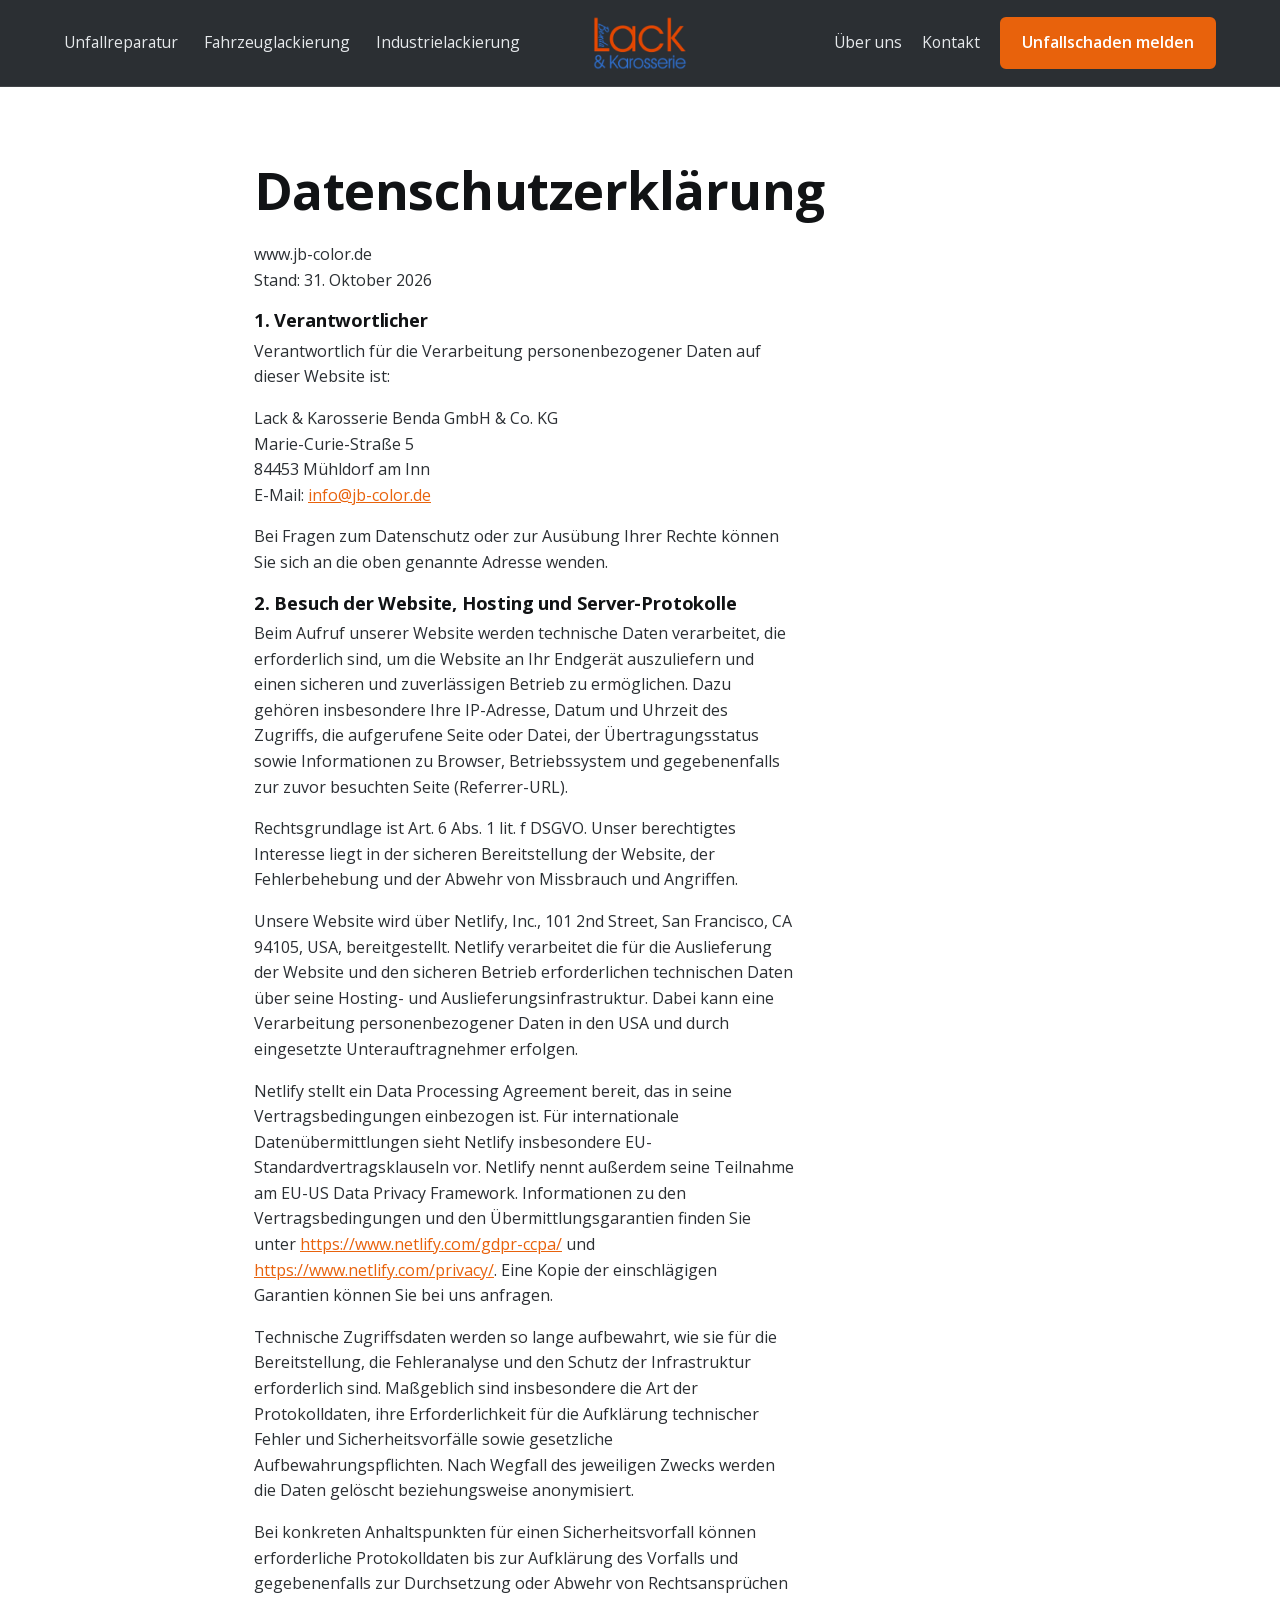
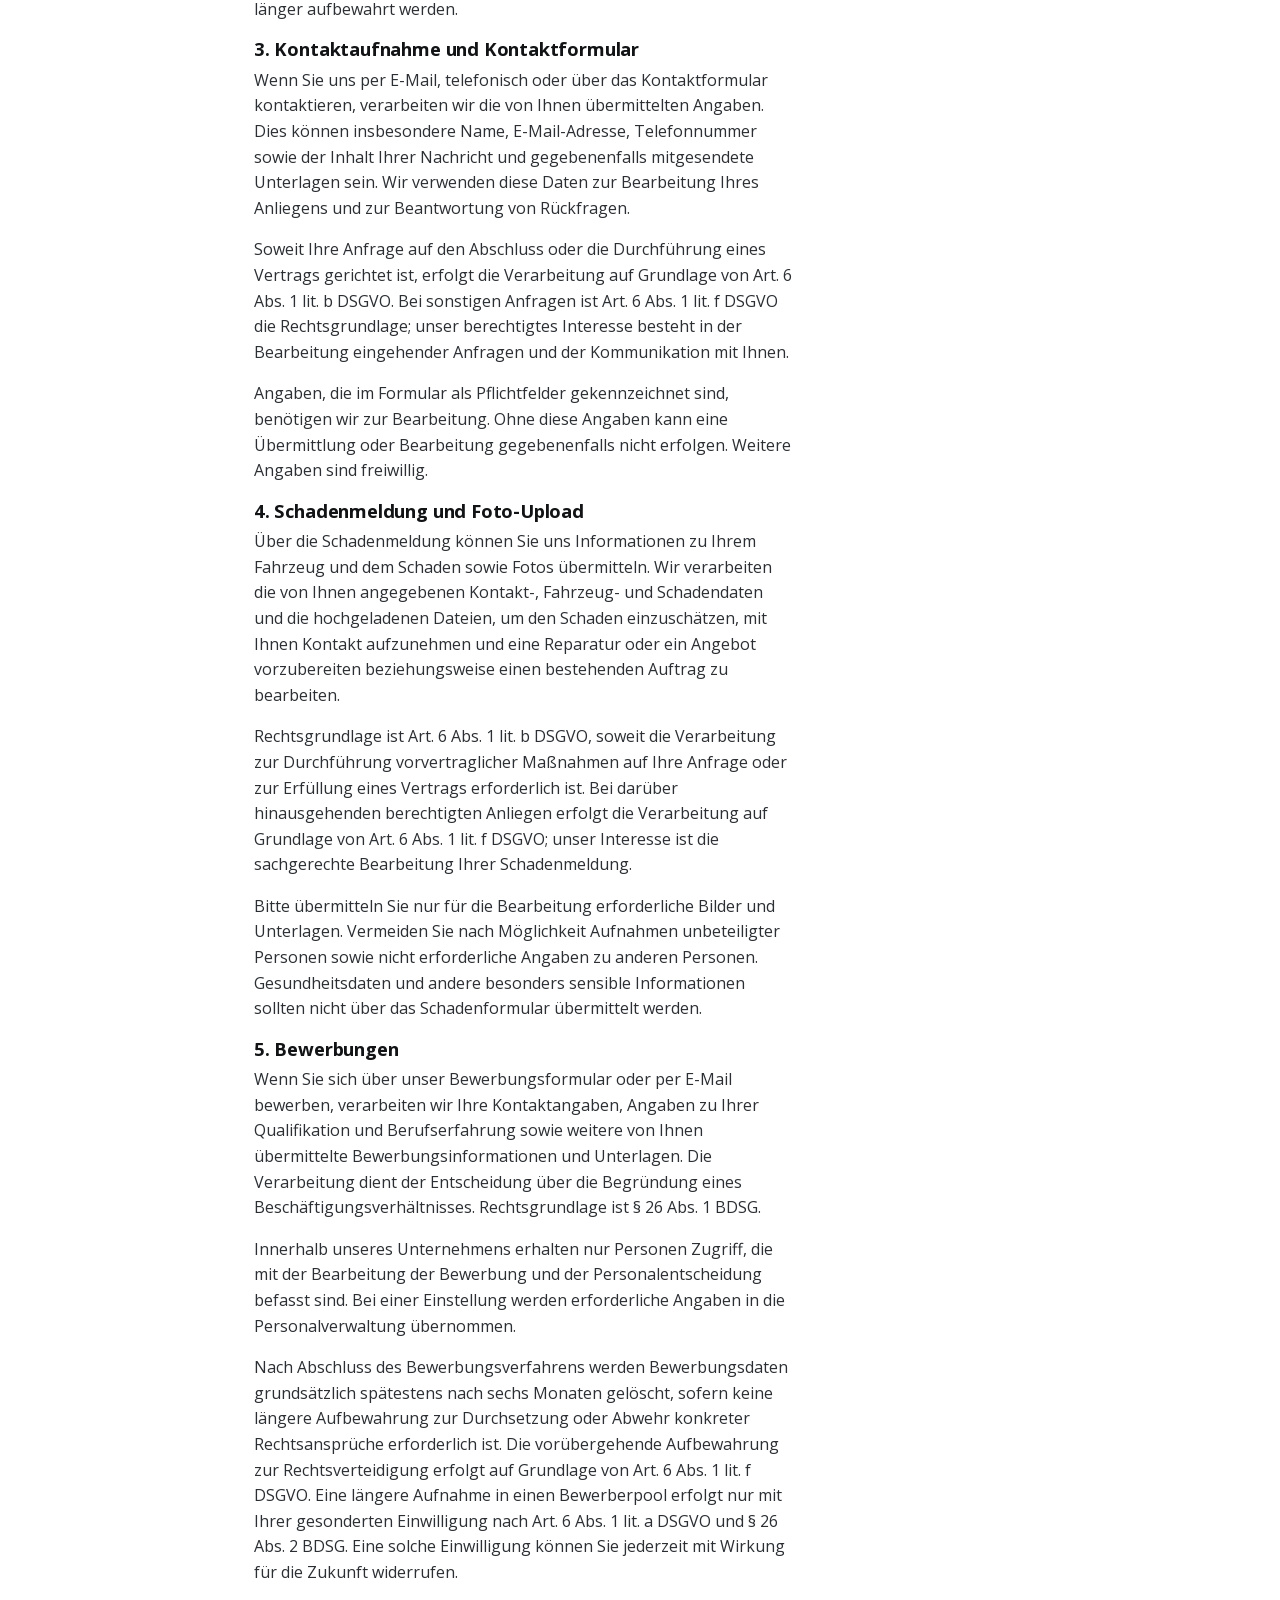
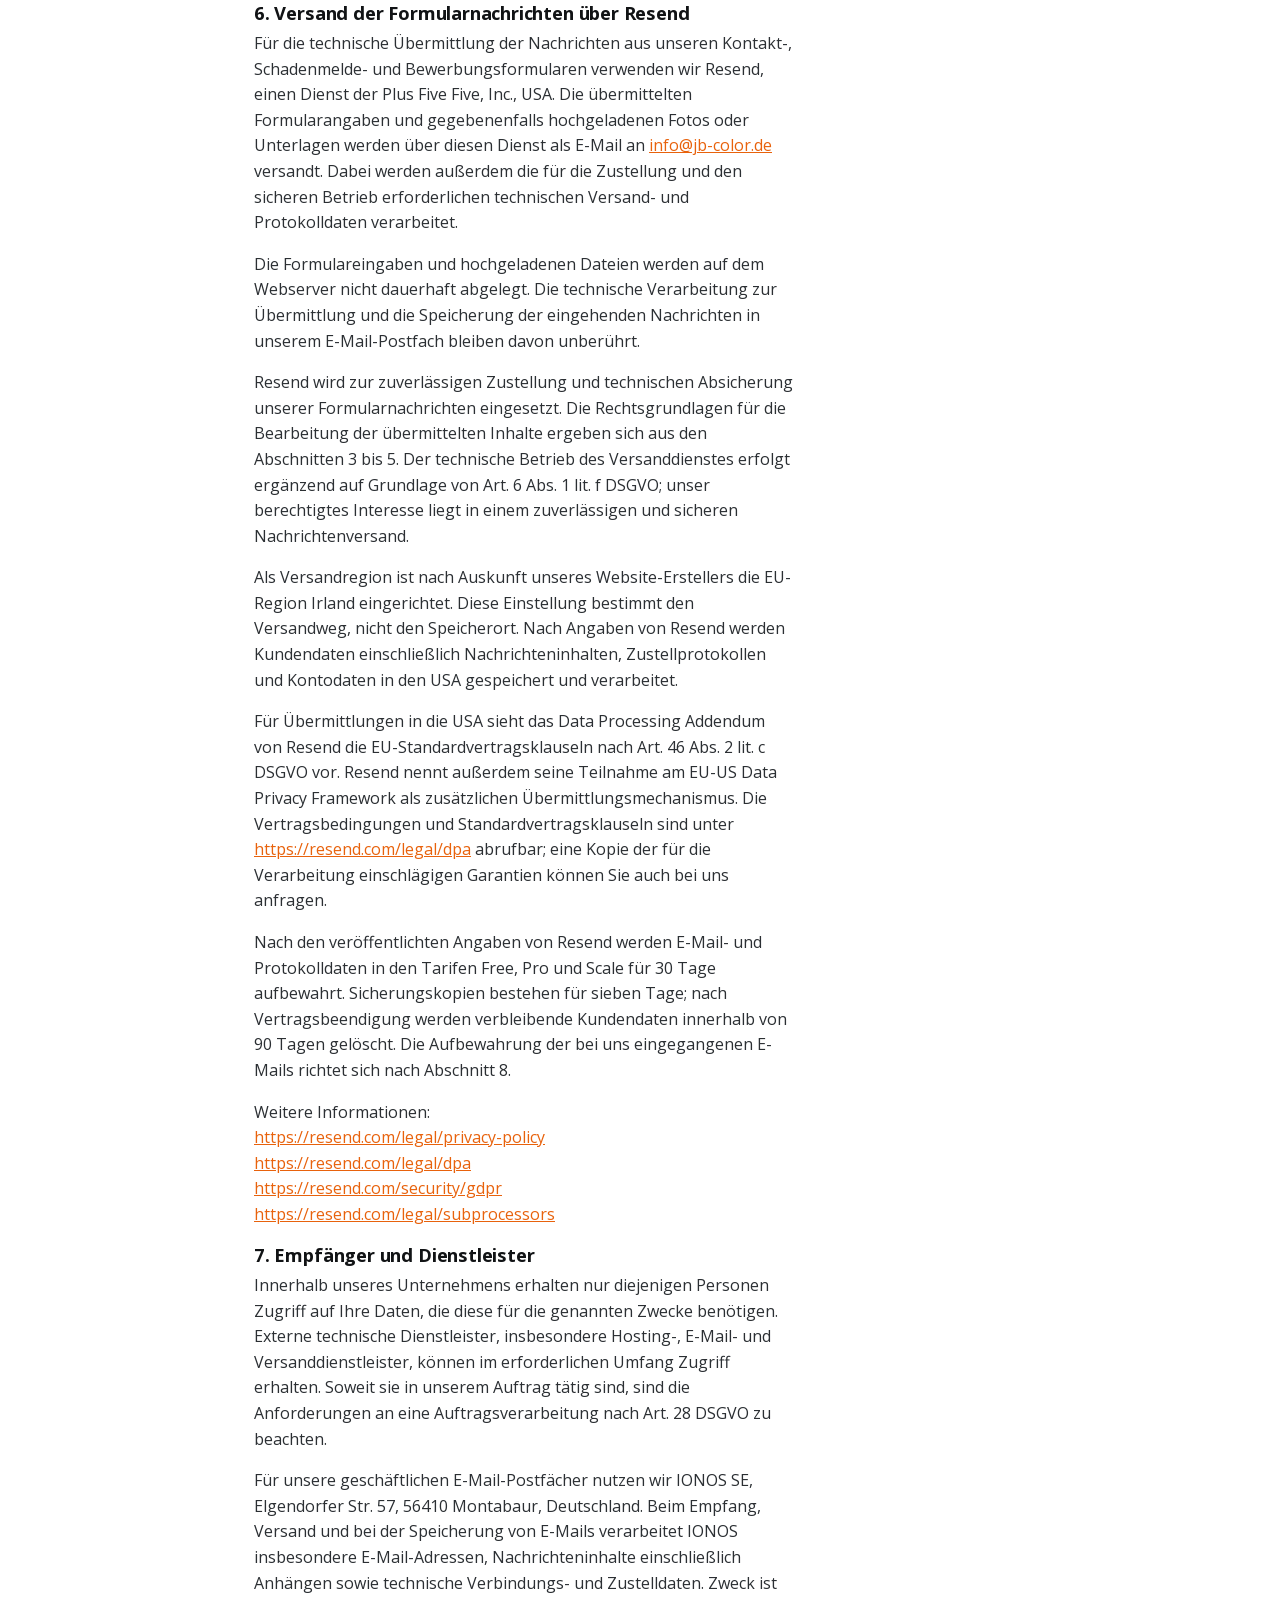
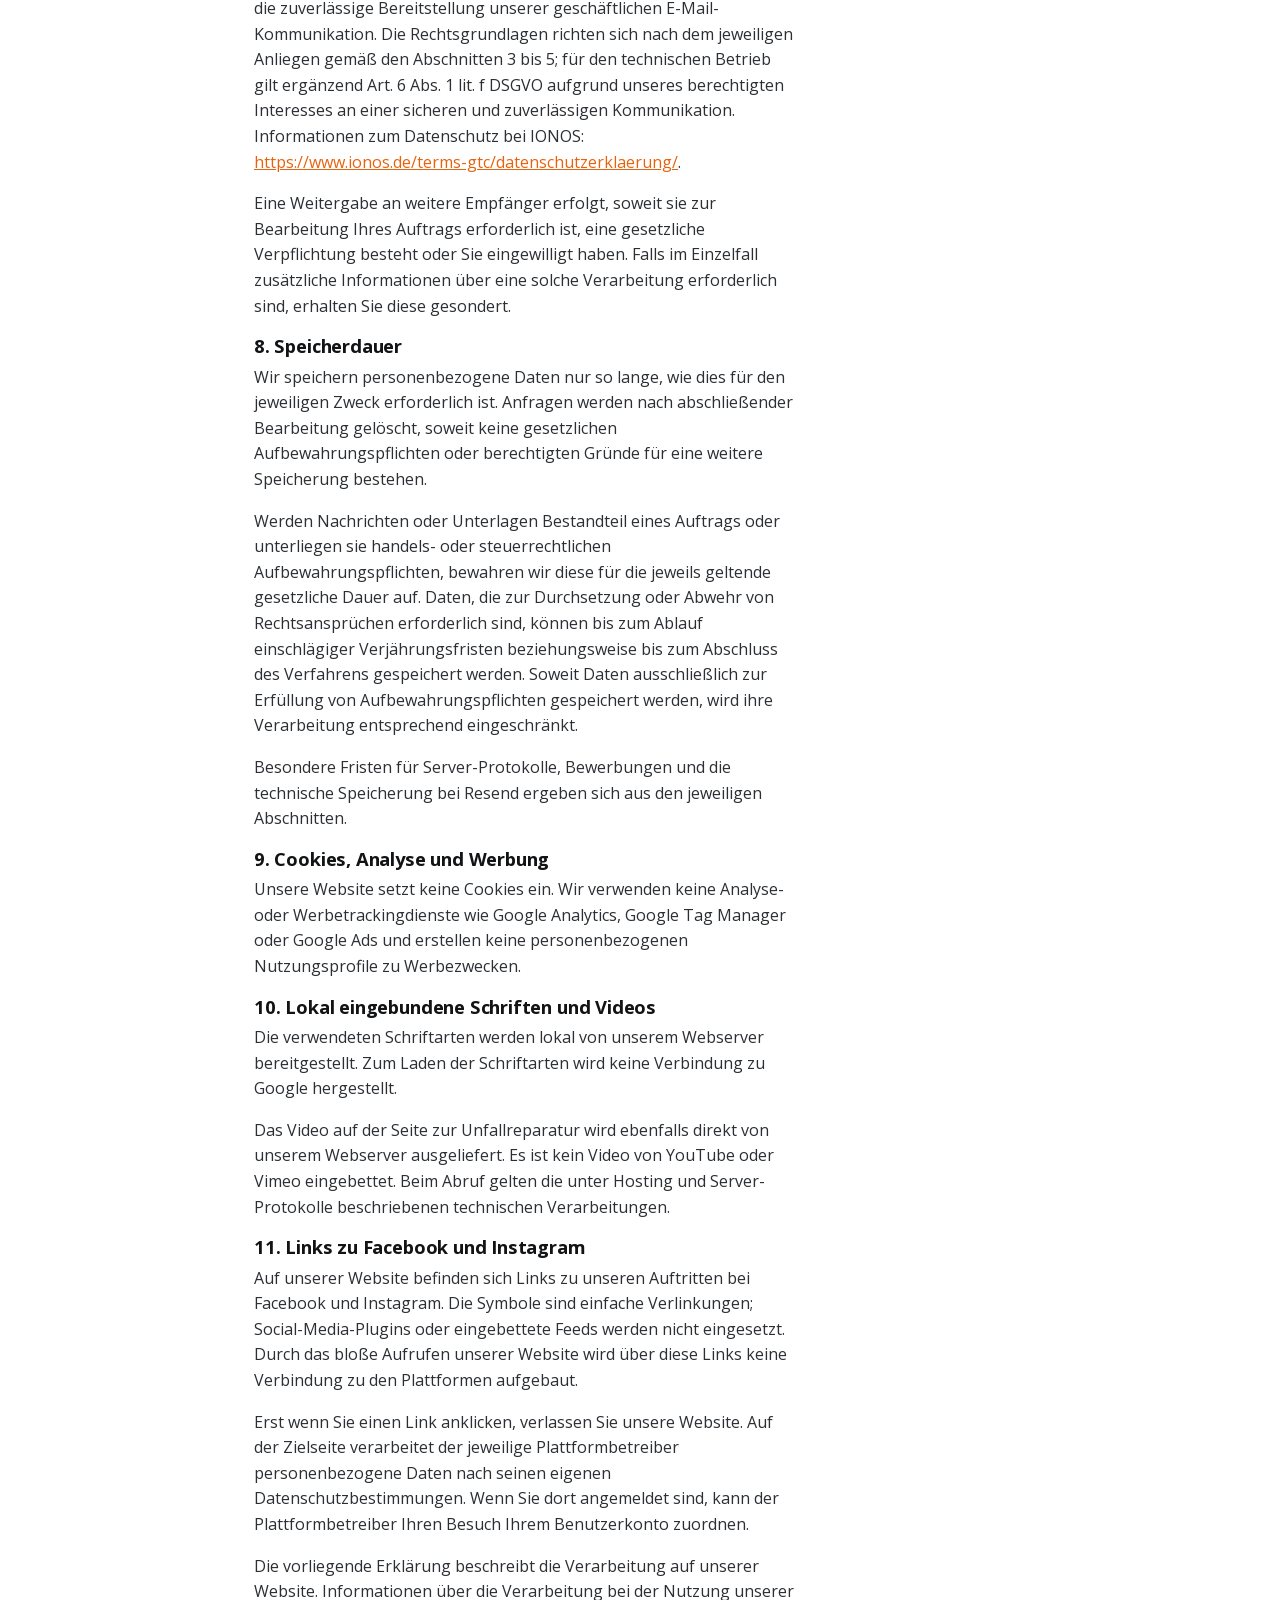
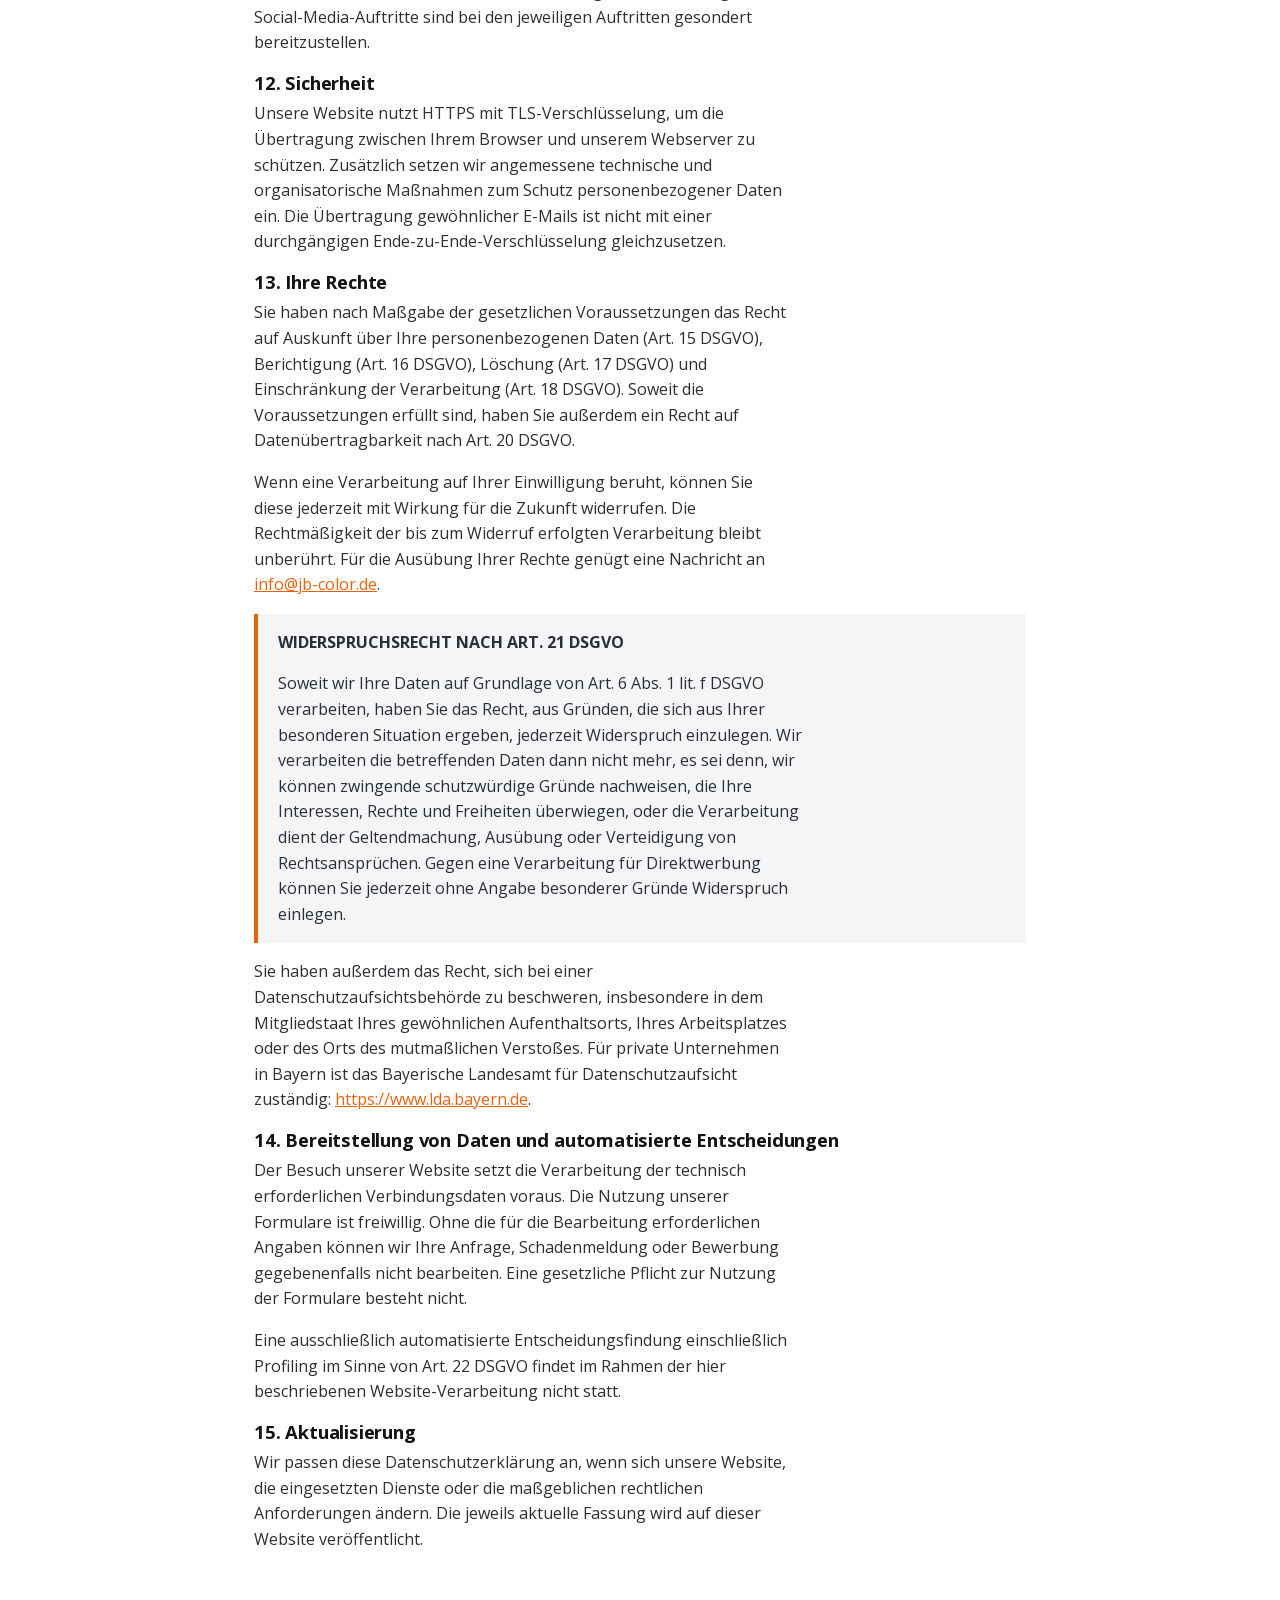
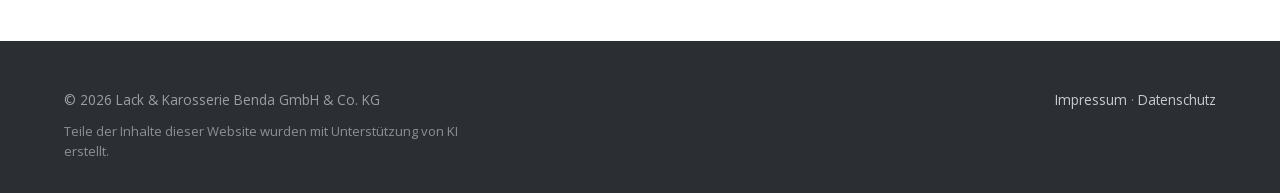
==== commit c102b10c: "Kundenwuensche Tim Benda: Team, Texte, Bewerbungsformular, Impressum, Datenschutz - Team: Lisa Rolli" ====
--- a/datenschutz.html
+++ b/datenschutz.html
@@ -41,17 +41,99 @@
 
   <main>
     <section>
-      <div class="container" style="max-width:820px;">
+      <div class="container" style="max-width:820px; overflow-wrap:anywhere;">
         <h1>Datenschutzerklärung</h1>
-        <p class="ph-hinweis">Platzhalter – Inhalt folgt. Bitte vor Veröffentlichung durch eine rechtssichere Datenschutzerklärung ersetzen (u. a. Kontaktformular, Schadenmeldung mit Bild-Upload, Server-Logs).</p>
+        <p>www.jb-color.de<br>
+          Stand: 31. Oktober 2026</p>
 
-        <h3>Verantwortlicher</h3>
+        <h3>1. Verantwortlicher</h3>
+        <p>Verantwortlich für die Verarbeitung personenbezogener Daten auf dieser Website ist:</p>
         <p>
           Lack &amp; Karosserie Benda GmbH &amp; Co. KG<br>
           Marie-Curie-Straße 5<br>
           84453 Mühldorf am Inn<br>
-          E-Mail: <a href="mailto:Info@jb-color.de">Info@jb-color.de</a>
+          E-Mail: <a href="mailto:info@jb-color.de">info@jb-color.de</a>
         </p>
+        <p>Bei Fragen zum Datenschutz oder zur Ausübung Ihrer Rechte können Sie sich an die oben genannte Adresse wenden.</p>
+
+        <h3>2. Besuch der Website, Hosting und Server-Protokolle</h3>
+        <p>Beim Aufruf unserer Website werden technische Daten verarbeitet, die erforderlich sind, um die Website an Ihr Endgerät auszuliefern und einen sicheren und zuverlässigen Betrieb zu ermöglichen. Dazu gehören insbesondere Ihre IP-Adresse, Datum und Uhrzeit des Zugriffs, die aufgerufene Seite oder Datei, der Übertragungsstatus sowie Informationen zu Browser, Betriebssystem und gegebenenfalls zur zuvor besuchten Seite (Referrer-URL).</p>
+        <p>Rechtsgrundlage ist Art. 6 Abs. 1 lit. f DSGVO. Unser berechtigtes Interesse liegt in der sicheren Bereitstellung der Website, der Fehlerbehebung und der Abwehr von Missbrauch und Angriffen.</p>
+        <p>Unsere Website wird über Netlify, Inc., 101 2nd Street, San Francisco, CA 94105, USA, bereitgestellt. Netlify verarbeitet die für die Auslieferung der Website und den sicheren Betrieb erforderlichen technischen Daten über seine Hosting- und Auslieferungsinfrastruktur. Dabei kann eine Verarbeitung personenbezogener Daten in den USA und durch eingesetzte Unterauftragnehmer erfolgen.</p>
+        <p>Netlify stellt ein Data Processing Agreement bereit, das in seine Vertragsbedingungen einbezogen ist. Für internationale Datenübermittlungen sieht Netlify insbesondere EU-Standardvertragsklauseln vor. Netlify nennt außerdem seine Teilnahme am EU-US Data Privacy Framework. Informationen zu den Vertragsbedingungen und den Übermittlungsgarantien finden Sie unter <a href="https://www.netlify.com/gdpr-ccpa/">https://www.netlify.com/gdpr-ccpa/</a> und <a href="https://www.netlify.com/privacy/">https://www.netlify.com/privacy/</a>. Eine Kopie der einschlägigen Garantien können Sie bei uns anfragen.</p>
+        <p>Technische Zugriffsdaten werden so lange aufbewahrt, wie sie für die Bereitstellung, die Fehleranalyse und den Schutz der Infrastruktur erforderlich sind. Maßgeblich sind insbesondere die Art der Protokolldaten, ihre Erforderlichkeit für die Aufklärung technischer Fehler und Sicherheitsvorfälle sowie gesetzliche Aufbewahrungspflichten. Nach Wegfall des jeweiligen Zwecks werden die Daten gelöscht beziehungsweise anonymisiert.</p>
+        <p>Bei konkreten Anhaltspunkten für einen Sicherheitsvorfall können erforderliche Protokolldaten bis zur Aufklärung des Vorfalls und gegebenenfalls zur Durchsetzung oder Abwehr von Rechtsansprüchen länger aufbewahrt werden.</p>
+
+        <h3>3. Kontaktaufnahme und Kontaktformular</h3>
+        <p>Wenn Sie uns per E-Mail, telefonisch oder über das Kontaktformular kontaktieren, verarbeiten wir die von Ihnen übermittelten Angaben. Dies können insbesondere Name, E-Mail-Adresse, Telefonnummer sowie der Inhalt Ihrer Nachricht und gegebenenfalls mitgesendete Unterlagen sein. Wir verwenden diese Daten zur Bearbeitung Ihres Anliegens und zur Beantwortung von Rückfragen.</p>
+        <p>Soweit Ihre Anfrage auf den Abschluss oder die Durchführung eines Vertrags gerichtet ist, erfolgt die Verarbeitung auf Grundlage von Art. 6 Abs. 1 lit. b DSGVO. Bei sonstigen Anfragen ist Art. 6 Abs. 1 lit. f DSGVO die Rechtsgrundlage; unser berechtigtes Interesse besteht in der Bearbeitung eingehender Anfragen und der Kommunikation mit Ihnen.</p>
+        <p>Angaben, die im Formular als Pflichtfelder gekennzeichnet sind, benötigen wir zur Bearbeitung. Ohne diese Angaben kann eine Übermittlung oder Bearbeitung gegebenenfalls nicht erfolgen. Weitere Angaben sind freiwillig.</p>
+
+        <h3>4. Schadenmeldung und Foto-Upload</h3>
+        <p>Über die Schadenmeldung können Sie uns Informationen zu Ihrem Fahrzeug und dem Schaden sowie Fotos übermitteln. Wir verarbeiten die von Ihnen angegebenen Kontakt-, Fahrzeug- und Schadendaten und die hochgeladenen Dateien, um den Schaden einzuschätzen, mit Ihnen Kontakt aufzunehmen und eine Reparatur oder ein Angebot vorzubereiten beziehungsweise einen bestehenden Auftrag zu bearbeiten.</p>
+        <p>Rechtsgrundlage ist Art. 6 Abs. 1 lit. b DSGVO, soweit die Verarbeitung zur Durchführung vorvertraglicher Maßnahmen auf Ihre Anfrage oder zur Erfüllung eines Vertrags erforderlich ist. Bei darüber hinausgehenden berechtigten Anliegen erfolgt die Verarbeitung auf Grundlage von Art. 6 Abs. 1 lit. f DSGVO; unser Interesse ist die sachgerechte Bearbeitung Ihrer Schadenmeldung.</p>
+        <p>Bitte übermitteln Sie nur für die Bearbeitung erforderliche Bilder und Unterlagen. Vermeiden Sie nach Möglichkeit Aufnahmen unbeteiligter Personen sowie nicht erforderliche Angaben zu anderen Personen. Gesundheitsdaten und andere besonders sensible Informationen sollten nicht über das Schadenformular übermittelt werden.</p>
+
+        <h3>5. Bewerbungen</h3>
+        <p>Wenn Sie sich über unser Bewerbungsformular oder per E-Mail bewerben, verarbeiten wir Ihre Kontaktangaben, Angaben zu Ihrer Qualifikation und Berufserfahrung sowie weitere von Ihnen übermittelte Bewerbungsinformationen und Unterlagen. Die Verarbeitung dient der Entscheidung über die Begründung eines Beschäftigungsverhältnisses. Rechtsgrundlage ist § 26 Abs. 1 BDSG.</p>
+        <p>Innerhalb unseres Unternehmens erhalten nur Personen Zugriff, die mit der Bearbeitung der Bewerbung und der Personalentscheidung befasst sind. Bei einer Einstellung werden erforderliche Angaben in die Personalverwaltung übernommen.</p>
+        <p>Nach Abschluss des Bewerbungsverfahrens werden Bewerbungsdaten grundsätzlich spätestens nach sechs Monaten gelöscht, sofern keine längere Aufbewahrung zur Durchsetzung oder Abwehr konkreter Rechtsansprüche erforderlich ist. Die vorübergehende Aufbewahrung zur Rechtsverteidigung erfolgt auf Grundlage von Art. 6 Abs. 1 lit. f DSGVO. Eine längere Aufnahme in einen Bewerberpool erfolgt nur mit Ihrer gesonderten Einwilligung nach Art. 6 Abs. 1 lit. a DSGVO und § 26 Abs. 2 BDSG. Eine solche Einwilligung können Sie jederzeit mit Wirkung für die Zukunft widerrufen.</p>
+
+        <h3>6. Versand der Formularnachrichten über Resend</h3>
+        <p>Für die technische Übermittlung der Nachrichten aus unseren Kontakt-, Schadenmelde- und Bewerbungsformularen verwenden wir Resend, einen Dienst der Plus Five Five, Inc., USA. Die übermittelten Formularangaben und gegebenenfalls hochgeladenen Fotos oder Unterlagen werden über diesen Dienst als E-Mail an <a href="mailto:info@jb-color.de">info@jb-color.de</a> versandt. Dabei werden außerdem die für die Zustellung und den sicheren Betrieb erforderlichen technischen Versand- und Protokolldaten verarbeitet.</p>
+        <p>Die Formulareingaben und hochgeladenen Dateien werden auf dem Webserver nicht dauerhaft abgelegt. Die technische Verarbeitung zur Übermittlung und die Speicherung der eingehenden Nachrichten in unserem E-Mail-Postfach bleiben davon unberührt.</p>
+        <p>Resend wird zur zuverlässigen Zustellung und technischen Absicherung unserer Formularnachrichten eingesetzt. Die Rechtsgrundlagen für die Bearbeitung der übermittelten Inhalte ergeben sich aus den Abschnitten 3 bis 5. Der technische Betrieb des Versanddienstes erfolgt ergänzend auf Grundlage von Art. 6 Abs. 1 lit. f DSGVO; unser berechtigtes Interesse liegt in einem zuverlässigen und sicheren Nachrichtenversand.</p>
+        <p>Als Versandregion ist nach Auskunft unseres Website-Erstellers die EU-Region Irland eingerichtet. Diese Einstellung bestimmt den Versandweg, nicht den Speicherort. Nach Angaben von Resend werden Kundendaten einschließlich Nachrichteninhalten, Zustellprotokollen und Kontodaten in den USA gespeichert und verarbeitet.</p>
+        <p>Für Übermittlungen in die USA sieht das Data Processing Addendum von Resend die EU-Standardvertragsklauseln nach Art. 46 Abs. 2 lit. c DSGVO vor. Resend nennt außerdem seine Teilnahme am EU-US Data Privacy Framework als zusätzlichen Übermittlungsmechanismus. Die Vertragsbedingungen und Standardvertragsklauseln sind unter <a href="https://resend.com/legal/dpa">https://resend.com/legal/dpa</a> abrufbar; eine Kopie der für die Verarbeitung einschlägigen Garantien können Sie auch bei uns anfragen.</p>
+        <p>Nach den veröffentlichten Angaben von Resend werden E-Mail- und Protokolldaten in den Tarifen Free, Pro und Scale für 30 Tage aufbewahrt. Sicherungskopien bestehen für sieben Tage; nach Vertragsbeendigung werden verbleibende Kundendaten innerhalb von 90 Tagen gelöscht. Die Aufbewahrung der bei uns eingegangenen E-Mails richtet sich nach Abschnitt 8.</p>
+        <p>
+          Weitere Informationen:<br>
+          <a href="https://resend.com/legal/privacy-policy">https://resend.com/legal/privacy-policy</a><br>
+          <a href="https://resend.com/legal/dpa">https://resend.com/legal/dpa</a><br>
+          <a href="https://resend.com/security/gdpr">https://resend.com/security/gdpr</a><br>
+          <a href="https://resend.com/legal/subprocessors">https://resend.com/legal/subprocessors</a>
+        </p>
+
+        <h3>7. Empfänger und Dienstleister</h3>
+        <p>Innerhalb unseres Unternehmens erhalten nur diejenigen Personen Zugriff auf Ihre Daten, die diese für die genannten Zwecke benötigen. Externe technische Dienstleister, insbesondere Hosting-, E-Mail- und Versanddienstleister, können im erforderlichen Umfang Zugriff erhalten. Soweit sie in unserem Auftrag tätig sind, sind die Anforderungen an eine Auftragsverarbeitung nach Art. 28 DSGVO zu beachten.</p>
+        <p>Für unsere geschäftlichen E-Mail-Postfächer nutzen wir IONOS SE, Elgendorfer Str. 57, 56410 Montabaur, Deutschland. Beim Empfang, Versand und bei der Speicherung von E-Mails verarbeitet IONOS insbesondere E-Mail-Adressen, Nachrichteninhalte einschließlich Anhängen sowie technische Verbindungs- und Zustelldaten. Zweck ist die zuverlässige Bereitstellung unserer geschäftlichen E-Mail-Kommunikation. Die Rechtsgrundlagen richten sich nach dem jeweiligen Anliegen gemäß den Abschnitten 3 bis 5; für den technischen Betrieb gilt ergänzend Art. 6 Abs. 1 lit. f DSGVO aufgrund unseres berechtigten Interesses an einer sicheren und zuverlässigen Kommunikation. Informationen zum Datenschutz bei IONOS: <a href="https://www.ionos.de/terms-gtc/datenschutzerklaerung/">https://www.ionos.de/terms-gtc/datenschutzerklaerung/</a>.</p>
+        <p>Eine Weitergabe an weitere Empfänger erfolgt, soweit sie zur Bearbeitung Ihres Auftrags erforderlich ist, eine gesetzliche Verpflichtung besteht oder Sie eingewilligt haben. Falls im Einzelfall zusätzliche Informationen über eine solche Verarbeitung erforderlich sind, erhalten Sie diese gesondert.</p>
+
+        <h3>8. Speicherdauer</h3>
+        <p>Wir speichern personenbezogene Daten nur so lange, wie dies für den jeweiligen Zweck erforderlich ist. Anfragen werden nach abschließender Bearbeitung gelöscht, soweit keine gesetzlichen Aufbewahrungspflichten oder berechtigten Gründe für eine weitere Speicherung bestehen.</p>
+        <p>Werden Nachrichten oder Unterlagen Bestandteil eines Auftrags oder unterliegen sie handels- oder steuerrechtlichen Aufbewahrungspflichten, bewahren wir diese für die jeweils geltende gesetzliche Dauer auf. Daten, die zur Durchsetzung oder Abwehr von Rechtsansprüchen erforderlich sind, können bis zum Ablauf einschlägiger Verjährungsfristen beziehungsweise bis zum Abschluss des Verfahrens gespeichert werden. Soweit Daten ausschließlich zur Erfüllung von Aufbewahrungspflichten gespeichert werden, wird ihre Verarbeitung entsprechend eingeschränkt.</p>
+        <p>Besondere Fristen für Server-Protokolle, Bewerbungen und die technische Speicherung bei Resend ergeben sich aus den jeweiligen Abschnitten.</p>
+
+        <h3>9. Cookies, Analyse und Werbung</h3>
+        <p>Unsere Website setzt keine Cookies ein. Wir verwenden keine Analyse- oder Werbetrackingdienste wie Google Analytics, Google Tag Manager oder Google Ads und erstellen keine personenbezogenen Nutzungsprofile zu Werbezwecken.</p>
+
+        <h3>10. Lokal eingebundene Schriften und Videos</h3>
+        <p>Die verwendeten Schriftarten werden lokal von unserem Webserver bereitgestellt. Zum Laden der Schriftarten wird keine Verbindung zu Google hergestellt.</p>
+        <p>Das Video auf der Seite zur Unfallreparatur wird ebenfalls direkt von unserem Webserver ausgeliefert. Es ist kein Video von YouTube oder Vimeo eingebettet. Beim Abruf gelten die unter Hosting und Server-Protokolle beschriebenen technischen Verarbeitungen.</p>
+
+        <h3>11. Links zu Facebook und Instagram</h3>
+        <p>Auf unserer Website befinden sich Links zu unseren Auftritten bei Facebook und Instagram. Die Symbole sind einfache Verlinkungen; Social-Media-Plugins oder eingebettete Feeds werden nicht eingesetzt. Durch das bloße Aufrufen unserer Website wird über diese Links keine Verbindung zu den Plattformen aufgebaut.</p>
+        <p>Erst wenn Sie einen Link anklicken, verlassen Sie unsere Website. Auf der Zielseite verarbeitet der jeweilige Plattformbetreiber personenbezogene Daten nach seinen eigenen Datenschutzbestimmungen. Wenn Sie dort angemeldet sind, kann der Plattformbetreiber Ihren Besuch Ihrem Benutzerkonto zuordnen.</p>
+        <p>Die vorliegende Erklärung beschreibt die Verarbeitung auf unserer Website. Informationen über die Verarbeitung bei der Nutzung unserer Social-Media-Auftritte sind bei den jeweiligen Auftritten gesondert bereitzustellen.</p>
+
+        <h3>12. Sicherheit</h3>
+        <p>Unsere Website nutzt HTTPS mit TLS-Verschlüsselung, um die Übertragung zwischen Ihrem Browser und unserem Webserver zu schützen. Zusätzlich setzen wir angemessene technische und organisatorische Maßnahmen zum Schutz personenbezogener Daten ein. Die Übertragung gewöhnlicher E-Mails ist nicht mit einer durchgängigen Ende-zu-Ende-Verschlüsselung gleichzusetzen.</p>
+
+        <h3>13. Ihre Rechte</h3>
+        <p>Sie haben nach Maßgabe der gesetzlichen Voraussetzungen das Recht auf Auskunft über Ihre personenbezogenen Daten (Art. 15 DSGVO), Berichtigung (Art. 16 DSGVO), Löschung (Art. 17 DSGVO) und Einschränkung der Verarbeitung (Art. 18 DSGVO). Soweit die Voraussetzungen erfüllt sind, haben Sie außerdem ein Recht auf Datenübertragbarkeit nach Art. 20 DSGVO.</p>
+        <p>Wenn eine Verarbeitung auf Ihrer Einwilligung beruht, können Sie diese jederzeit mit Wirkung für die Zukunft widerrufen. Die Rechtmäßigkeit der bis zum Widerruf erfolgten Verarbeitung bleibt unberührt. Für die Ausübung Ihrer Rechte genügt eine Nachricht an <a href="mailto:info@jb-color.de">info@jb-color.de</a>.</p>
+        <div style="border-left:4px solid var(--orange); background:var(--grau-hell); padding:16px 20px; margin:0 0 1em;">
+          <p><strong>WIDERSPRUCHSRECHT NACH ART. 21 DSGVO</strong></p>
+          <p style="margin-bottom:0;">Soweit wir Ihre Daten auf Grundlage von Art. 6 Abs. 1 lit. f DSGVO verarbeiten, haben Sie das Recht, aus Gründen, die sich aus Ihrer besonderen Situation ergeben, jederzeit Widerspruch einzulegen. Wir verarbeiten die betreffenden Daten dann nicht mehr, es sei denn, wir können zwingende schutzwürdige Gründe nachweisen, die Ihre Interessen, Rechte und Freiheiten überwiegen, oder die Verarbeitung dient der Geltendmachung, Ausübung oder Verteidigung von Rechtsansprüchen. Gegen eine Verarbeitung für Direktwerbung können Sie jederzeit ohne Angabe besonderer Gründe Widerspruch einlegen.</p>
+        </div>
+        <p>Sie haben außerdem das Recht, sich bei einer Datenschutzaufsichtsbehörde zu beschweren, insbesondere in dem Mitgliedstaat Ihres gewöhnlichen Aufenthaltsorts, Ihres Arbeitsplatzes oder des Orts des mutmaßlichen Verstoßes. Für private Unternehmen in Bayern ist das Bayerische Landesamt für Datenschutzaufsicht zuständig: <a href="https://www.lda.bayern.de">https://www.lda.bayern.de</a>.</p>
+
+        <h3>14. Bereitstellung von Daten und automatisierte Entscheidungen</h3>
+        <p>Der Besuch unserer Website setzt die Verarbeitung der technisch erforderlichen Verbindungsdaten voraus. Die Nutzung unserer Formulare ist freiwillig. Ohne die für die Bearbeitung erforderlichen Angaben können wir Ihre Anfrage, Schadenmeldung oder Bewerbung gegebenenfalls nicht bearbeiten. Eine gesetzliche Pflicht zur Nutzung der Formulare besteht nicht.</p>
+        <p>Eine ausschließlich automatisierte Entscheidungsfindung einschließlich Profiling im Sinne von Art. 22 DSGVO findet im Rahmen der hier beschriebenen Website-Verarbeitung nicht statt.</p>
+
+        <h3>15. Aktualisierung</h3>
+        <p>Wir passen diese Datenschutzerklärung an, wenn sich unsere Website, die eingesetzten Dienste oder die maßgeblichen rechtlichen Anforderungen ändern. Die jeweils aktuelle Fassung wird auf dieser Website veröffentlicht.</p>
       </div>
     </section>
   </main>
--- a/styles.css
+++ b/styles.css
@@ -1485,6 +1485,8 @@
 }
 .kar-form textarea { resize: vertical; }
 .kar-form input:focus, .kar-form select:focus, .kar-form textarea:focus { outline: 2px solid var(--orange); border-color: var(--orange); }
+/* Eintrittstermin: langer Beispieltext bleibt auch auf dem Handy ganz sichtbar (nur der Platzhalter, nicht die Eingabe) */
+#k-eintritt::placeholder { font-size: clamp(10.3px, calc(5.1vw - 6.4px), 16px); }
 
 @media (max-width: 900px) {
   .perk-grid { grid-template-columns: repeat(2, 1fr); }
